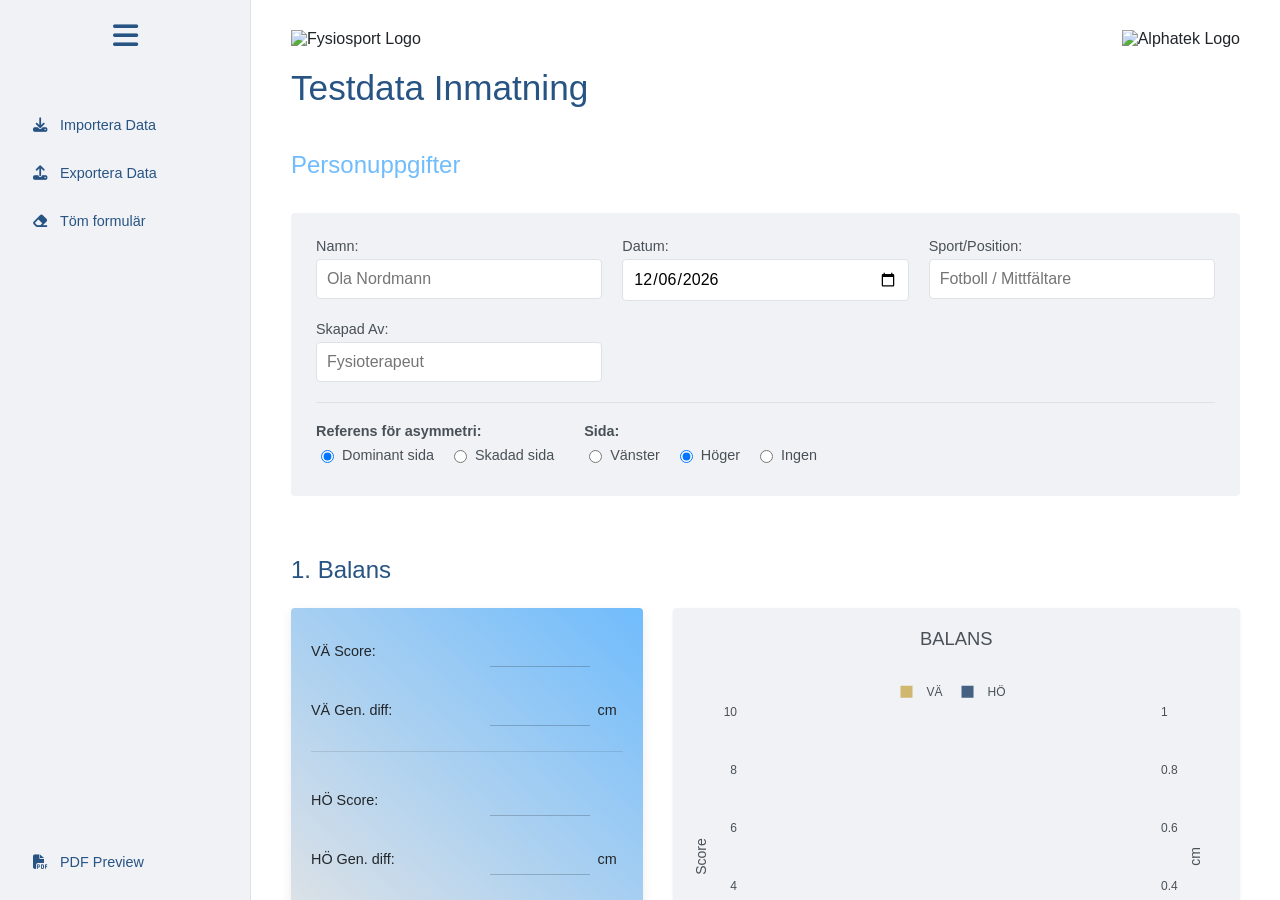
==== index.html @ b7bb0a84 "Rename fysioskjema.html to index.html" ====
<!DOCTYPE html>
<html lang="sv">
<head>
    <meta charset="UTF-8">
    <meta name="viewport" content="width=device-width, initial-scale=1.0">
    <title>Inmatning - Fysiosport Rapport</title>
    <script src="https://cdn.plot.ly/plotly-2.27.1.min.js"></script>
    <script src="https://cdnjs.cloudflare.com/ajax/libs/xlsx/0.18.5/xlsx.full.min.js"></script>
    <link rel="stylesheet" type="text/css" href="https://fonts.googleapis.com/css2?family=Avenir:wght@400&family=Futura:wght@400&display=swap">
    <link rel="stylesheet" href="https://cdnjs.cloudflare.com/ajax/libs/font-awesome/6.5.1/css/all.min.css">
    <style>
        :root {
            --app-primary-color: #285484;
            --app-secondary-color: rgb(112, 188, 252);
            --light-gray: #f8f9fa;
            --box-background-color: #f0f2f5;
            --medium-gray: #dee2e6;
            --dark-gray: #495057;
            --text-color: #212529;
            --white: #ffffff;
            --border-radius: 4px;
            --box-shadow: 0 4px 12px rgba(0, 0, 0, 0.08);
            --subtle-shadow: 0 1px 3px rgba(0,0,0,0.07);
            --sidebar-width: 220px;
            --ho-color: #193c64;
            --va-color: #c8a84f;
            --app-button-light-gradient-start: rgba(112, 188, 252, 0.8);
            --app-button-light-gradient-end: rgba(40, 84, 132, 0.9);
            --app-text-on-primary: #ffffff;
        }
        body {
            font-family: 'Avenir', sans-serif;
            background-color: var(--light-gray);
            color: var(--text-color);
            margin: 0;
            display: flex;
            height: 100vh;
            overflow: hidden;
        }
        .app-sidebar {
            width: var(--sidebar-width);
            background-color: var(--box-background-color);
            padding: 20px 15px;
            border-right: 1px solid var(--medium-gray);
            display: flex;
            flex-direction: column;
        }
        .sidebar-header {
             margin-bottom: 30px;
             text-align: center;
        }
        .sidebar-header h2 {
            font-size: 1.8rem;
            color: var(--app-primary-color);
            margin-top: 0;
            font-weight: 400;
        }
        .sidebar-buttons {
            display: flex;
            flex-direction: column;
            gap: 12px;
            flex-grow: 1;
        }
        .app-sidebar button {
            font-family: 'Avenir', sans-serif;
            font-size: 0.9rem;
            padding: 10px 15px;
            color: var(--app-primary-color);
            background-color: transparent;
            border: none;
            border-radius: var(--border-radius);
            cursor: pointer;
            transition: all 0.3s ease;
            width: 100%;
            text-align: left;
            display: flex;
            align-items: center;
            gap: 10px;
        }
        .app-sidebar button i {
            width: 20px;
            text-align: center;
            font-size: 1em;
        }
        .app-sidebar button:hover {
            background-image: linear-gradient(to right, var(--app-button-light-gradient-start), var(--app-button-light-gradient-end));
            color: var(--app-text-on-primary);
            transform: translateY(-1px);
        }
        .sidebar-footer {
            margin-top: auto;
        }
        .app-main-content {
            flex-grow: 1;
            padding: 30px 40px;
            overflow-y: auto;
            background-color: var(--white);
        }
        .report-header-main {
            display: flex;
            justify-content: space-between;
            align-items: center;
            margin-bottom: 20px;
        }
        .report-header-main .logo-left {
            max-height: 50px;
            width: auto;
        }
        .report-header-main .logo-right {
            max-height: 35px;
            width: auto;
        }
        .content-container {
            max-width: 1200px;
            margin: 0 auto;
        }
        h1 {
            font-size: 2.2rem;
            color: var(--app-primary-color);
            margin-top: 0;
            margin-bottom: 1em;
            font-weight: 400;
        }
        h2.section-title-main {
            font-size: 1.5rem;
            padding-bottom: 0.4em;
            margin-top: 1.8em;
            margin-bottom: 1em;
            color: var(--app-secondary-color);
            font-weight: 400;
        }
        h3.test-title {
            font-size: 1.5rem;
            color: var(--app-primary-color);
            font-weight: 400;
            margin-top: 2.5em;
            margin-bottom: 1em;
        }
        .personalia-section {
            background-color: var(--box-background-color);
            padding: 25px;
            border-radius: var(--border-radius);
            margin-bottom: 40px;
        }
        .personalia-grid {
             display: grid;
            grid-template-columns: repeat(auto-fit, minmax(220px, 1fr));
            gap: 20px;
        }
        .dominance-section {
            margin-top: 20px;
            padding-top: 20px;
            border-top: 1px solid var(--medium-gray);
            display: flex;
            gap: 30px;
            flex-wrap: wrap;
        }
        .dominance-group {
            display: flex;
            flex-direction: column;
        }
        .dominance-group label {
             font-size: 0.9rem;
             margin-bottom: 8px;
             color: var(--dark-gray);
             font-weight: bold;
        }
        .radio-group {
            display: flex;
            gap: 15px;
        }
        .radio-group label {
            font-weight: normal;
            display: flex;
            align-items: center;
            gap: 5px;
        }
        .input-group label {
            display: block;
            font-size: 0.9rem;
            margin-bottom: 5px;
            color: var(--dark-gray);
        }
        .input-group input, .input-group select, .input-group textarea {
            width: 100%;
            padding: 10px;
            border: 1px solid var(--medium-gray);
            border-radius: var(--border-radius);
            box-sizing: border-box;
            font-family: inherit;
            font-size: 1rem;
        }
        .input-group input:focus, .input-group textarea:focus {
            outline: 2px solid var(--app-secondary-color);
            border-color: var(--app-primary-color);
        }
        .test-row {
            display: flex;
            gap: 30px;
            margin-bottom: 30px;
            flex-wrap: wrap;
            align-items: stretch;
        }
        .input-column {
            flex: 1;
            min-width: 320px;
            display: flex;
            flex-direction: column;
        }
        .input-container {
            padding: 20px;
            background: linear-gradient(to top right, rgb(222, 226, 230), rgb(112, 188, 252));
            box-shadow: var(--box-shadow);
            border-radius: var(--border-radius);
            flex-grow: 1;
        }
        .comment-container {
            background-color: var(--box-background-color);
            padding: 15px 20px;
            border-radius: var(--border-radius);
            margin-top: 15px;
            box-shadow: var(--subtle-shadow);
        }
        .asymmetry-display {
            margin-bottom: 10px;
            font-size: 0.9rem;
        }
        .comment-container .input-group textarea {
            height: 50px;
            resize: vertical;
        }
        .input-row {
            display: flex;
            justify-content: space-between;
            align-items: baseline;
            margin-bottom: 20px;
            gap: 15px;
        }
        .input-row label {
            font-size: 0.9rem;
            color: var(--text-color);
            flex-shrink: 0;
        }
        .input-wrapper {
            display: flex;
            align-items: baseline;
            flex-grow: 1;
            justify-content: flex-end;
        }
        .input-container input {
            font-size: 1.5rem;
            width: 100px;
            border: none;
            border-bottom: 1px solid rgba(0, 0, 0, 0.2);
            border-radius: 0;
            padding: 6px 0 4px 0;
            text-align: center;
            background-color: transparent;
            color: var(--text-color);
        }
        .input-container input:focus {
            outline: none;
            border-bottom-color: var(--app-primary-color);
        }
        .unit-text {
            font-size: 0.9rem;
            color: var(--text-color);
            margin-left: 8px;
            width: 25px;
            display: inline-block;
            text-align: left;
        }
        .unit-text.phantom {
            visibility: hidden;
        }
        .input-separator {
            border: none;
            border-top: 1px solid rgba(0, 0, 0, 0.1);
            margin: 25px 0;
        }
        .graph-container {
            flex: 1.5;
            background: var(--box-background-color);
            border-radius: var(--border-radius);
            padding: 20px;
            min-width: 420px;
            display: flex;
            flex-direction: column;
            box-shadow: var(--subtle-shadow);
            position: relative;
        }
        .graph-container h3 {
            text-align: center;
            color: var(--dark-gray);
            margin-top: 0;
            margin-bottom: 15px;
            font-weight: 400;
            text-transform: uppercase;
            font-size: 1.15rem;
        }
        .js-plotly-plot {
            min-height: 220px;
            flex-grow: 1;
        }
        .graph-overlay-image {
            position: absolute;
            top: 65px;
            left: 80%; 
            transform: translateX(-50%); 
            width: 80px;
            height: auto;
            pointer-events: none;
            z-index: 2;
        }
        .graph-overlay-text {
            position: absolute;
            bottom: 20px;
            left: 80%;
            transform: translateX(-50%);
            width: 100px; 
            font-size: 12px;
            color: var(--dark-gray);
            text-align: center;
            pointer-events: none;
            z-index: 2;
            line-height: 1.2;
        }
        #donut-container {
            display: flex;
            justify-content: space-around;
            align-items: center;
            width: 100%;
            flex-grow: 1;
        }
        .donut-wrapper {
            display: flex;
            flex-direction: column;
            align-items: center;
            flex: 1;
            height: 100%;
            justify-content: center;
        }
        .donut-wrapper .js-plotly-plot {
            width: 120px !important;
            height: 120px !important;
            min-height: 120px;
        }
        .donut-label {
            margin-top: 8px;
            font-size: 0.9rem;
            color: var(--dark-gray);
            text-align: center;
        }
        .manual-measurements-grid {
            display: grid;
            grid-template-columns: repeat(auto-fit, minmax(250px, 1fr));
            gap: 20px;
        }
        .manual-box {
             background-color: var(--box-background-color);
             padding: 20px;
             border-radius: var(--border-radius);
        }
        .manual-box h4 {
            margin-top: 0;
            margin-bottom: 15px;
            color: var(--app-primary-color);
            font-weight: 400;
        }
        #manual-preview-content {
            display: grid;
            grid-template-columns: 1fr 1fr;
            gap: 15px;
            padding: 10px;
            height: 100%;
        }
        .manual-preview-box {
            background-color: #e9ecef;
            padding: 15px;
            border-radius: var(--border-radius);
            text-align: center;
            display: flex;
            flex-direction: column;
            justify-content: center;
        }
        .manual-preview-box h4 {
            color: var(--app-primary-color);
            margin-top: 0;
            margin-bottom: 5px;
            font-size: 0.9rem;
            text-transform: uppercase;
        }
        .manual-preview-box p {
            margin: 0;
            color: var(--dark-gray);
            font-size: 0.85rem;
        }
        .manual-preview-box b {
            color: var(--text-color);
            font-size: 1.5em;
            display: block;
            margin-top: 5px;
        }
    </style>
</head>
<body>

    <aside class="app-sidebar">
        <div class="sidebar-header">
            <h2><i class="fas fa-bars"></i></h2>
        </div>
        <div>
            <div class="sidebar-buttons">
                <button id="import-data"><i class="fas fa-download"></i><span>Importera Data</span></button>
                <button id="export-data"><i class="fas fa-upload"></i><span>Exportera Data</span></button>
                <button id="clear-form"><i class="fas fa-eraser"></i><span>Töm formulär</span></button>
            </div>
        </div>
        <div class="sidebar-footer">
             <button id="pdf-preview"><i class="fas fa-file-pdf"></i><span>PDF Preview</span></button>
        </div>
    </aside>

    <main class="app-main-content">
        <div class="content-container">
            <header class="report-header-main">
                <img src="https://storage.googleapis.com/intro_alphatek/logo%20fysiosport.png" alt="Fysiosport Logo" class="logo-left">
                <img src="https://storage.googleapis.com/intro_alphatek/Kopi%2Bav%2BLogo%2BNegative%2Bnarrow.webp" alt="Alphatek Logo" class="logo-right">
            </header>
            <h1>Testdata Inmatning</h1>
            <input type="file" id="import-file-input" style="display: none;" accept=".xlsx">

            <form id="input-form">
                <h2 class="section-title-main">Personuppgifter</h2>
                <div class="personalia-section">
                    <div class="personalia-grid">
                        <div class="input-group"><label for="name">Namn:</label><input type="text" id="name" placeholder="Ola Nordmann"></div>
                        <div class="input-group"><label for="date">Datum:</label><input type="date" id="date"></div>
                        <div class="input-group"><label for="sport">Sport/Position:</label><input type="text" id="sport" placeholder="Fotboll / Mittfältare"></div>
                        <div class="input-group"><label for="createdBy">Skapad Av:</label><input type="text" id="createdBy" placeholder="Fysioterapeut"></div>
                    </div>
                    <div class="dominance-section">
                        <div class="dominance-group">
                            <label>Referens för asymmetri:</label>
                            <div class="radio-group">
                                <label><input type="radio" name="dominance_type" value="dominant" checked> Dominant sida</label>
                                <label><input type="radio" name="dominance_type" value="injured"> Skadad sida</label>
                            </div>
                        </div>
                        <div class="dominance-group">
                            <label>Sida:</label>
                             <div class="radio-group">
                                <label><input type="radio" name="dominant_side" value="Vänster"> Vänster</label>
                                <label><input type="radio" name="dominant_side" value="Höger" checked> Höger</label>
                                <label><input type="radio" name="dominant_side" value="Ingen"> Ingen</label>
                            </div>
                        </div>
                    </div>
                </div>

                <h3 class="test-title">1. Balans</h3>
                <div class="test-row">
                    <div class="input-column">
                        <div class="input-container">
                            <div class="input-row"><label>VÄ Score:</label><div class="input-wrapper"><input type="number" id="p1_g1_va_score"><span class="unit-text phantom"></span></div></div>
                            <div class="input-row"><label>VÄ Gen. diff:</label><div class="input-wrapper"><input type="number" step="0.01" id="p1_g1_va_diff"><span class="unit-text">cm</span></div></div>
                            <hr class="input-separator">
                            <div class="input-row"><label>HÖ Score:</label><div class="input-wrapper"><input type="number" id="p1_g1_ho_score"><span class="unit-text phantom"></span></div></div>
                            <div class="input-row"><label>HÖ Gen. diff:</label><div class="input-wrapper"><input type="number" step="0.01" id="p1_g1_ho_diff"><span class="unit-text">cm</span></div></div>
                        </div>
                        <div class="comment-container">
                            <div class="asymmetry-display" id="asymmetry_balance"></div>
                            <div class="input-group"><label for="comment_balance">Kommentar:</label><textarea id="comment_balance"></textarea></div>
                        </div>
                    </div>
                    <div class="graph-container">
                        <h3>Balans</h3>
                        <div id="p1-chart-balance" class="js-plotly-plot"></div>
                    </div>
                </div>

                <h3 class="test-title">2. Max Hopp CMJ</h3>
                <div class="test-row">
                    <div class="input-column">
                        <div class="input-container">
                            <div class="input-row"><label>VÄ Hopp 1:</label><div class="input-wrapper"><input type="number" id="p1_g2_va_1"><span class="unit-text">cm</span></div></div>
                            <div class="input-row"><label>VÄ Hopp 2:</label><div class="input-wrapper"><input type="number" id="p1_g2_va_2"><span class="unit-text">cm</span></div></div>
                            <div class="input-row"><label>VÄ Hopp 3:</label><div class="input-wrapper"><input type="number" id="p1_g2_va_3"><span class="unit-text">cm</span></div></div>
                            <hr class="input-separator">
                            <div class="input-row"><label>HÖ Hopp 1:</label><div class="input-wrapper"><input type="number" id="p1_g2_ho_1"><span class="unit-text">cm</span></div></div>
                            <div class="input-row"><label>HÖ Hopp 2:</label><div class="input-wrapper"><input type="number" id="p1_g2_ho_2"><span class="unit-text">cm</span></div></div>
                            <div class="input-row"><label>HÖ Hopp 3:</label><div class="input-wrapper"><input type="number" id="p1_g2_ho_3"><span class="unit-text">cm</span></div></div>
                        </div>
                        <div class="comment-container">
                            <div class="asymmetry-display" id="asymmetry_cmj"></div>
                            <div class="input-group"><label for="comment_cmj">Kommentar:</label><textarea id="comment_cmj"></textarea></div>
                        </div>
                    </div>
                    <div class="graph-container">
                        <h3>Max Hopp CMJ</h3>
                        <div id="p1-chart-cmj" class="js-plotly-plot"></div>
                    </div>
                </div>

                <h3 class="test-title">3. Repeterade Hopp (TIA)</h3>
                <div class="test-row">
                    <div class="input-column">
                        <div class="input-container">
                            <div class="input-row"><label>VÄ Gen. hopphöjd:</label><div class="input-wrapper"><input type="number" step="0.1" id="p1_g3_va_jump"><span class="unit-text">cm</span></div></div>
                            <div class="input-row"><label>VÄ GCT:</label><div class="input-wrapper"><input type="number" step="0.01" id="p1_g3_va_gct"><span class="unit-text">s</span></div></div>
                            <hr class="input-separator">
                            <div class="input-row"><label>HÖ Gen. hopphöjd:</label><div class="input-wrapper"><input type="number" step="0.1" id="p1_g3_ho_jump"><span class="unit-text">cm</span></div></div>
                            <div class="input-row"><label>HÖ GCT:</label><div class="input-wrapper"><input type="number" step="0.01" id="p1_g3_ho_gct"><span class="unit-text">s</span></div></div>
                        </div>
                        <div class="comment-container">
                            <div class="asymmetry-display" id="asymmetry_tia"></div>
                            <div class="input-group"><label for="comment_tia">Kommentar:</label><textarea id="comment_tia"></textarea></div>
                        </div>
                    </div>
                    <div class="graph-container">
                        <h3>Repeterade Hopp (TIA)</h3>
                        <div id="p1-chart-tia" class="js-plotly-plot"></div>
                    </div>
                </div>

                <h3 class="test-title">4. Sidhopp (TIA)</h3>
                <div class="test-row">
                    <div class="input-column">
                        <div class="input-container">
                            <div class="input-row"><label>VÄ Antal:</label><div class="input-wrapper"><input type="number" id="p1_g4_va_count"><span class="unit-text">st</span></div></div>
                            <hr class="input-separator">
                            <div class="input-row"><label>HÖ Antal:</label><div class="input-wrapper"><input type="number" id="p1_g4_ho_count"><span class="unit-text">st</span></div></div>
                        </div>
                        <div class="comment-container">
                            <div class="asymmetry-display" id="asymmetry_sidehop"></div>
                            <div class="input-group"><label for="comment_sidehop">Kommentar:</label><textarea id="comment_sidehop"></textarea></div>
                        </div>
                    </div>
                    <div class="graph-container">
                        <h3>Sidhopp (TIA)</h3>
                        <div id="p1-chart-sidehop" class="js-plotly-plot"></div>
                    </div>
                </div>

                <h3 class="test-title">5. Squat Analytics</h3>
                <div class="test-row">
                    <div class="input-column">
                         <div class="input-container">
                            <div class="input-row"><label>Försök 1:</label><div class="input-wrapper"><input type="number" id="p1_g5_attempt_1"><span class="unit-text">%</span></div></div>
                            <div class="input-row"><label>Försök 2:</label><div class="input-wrapper"><input type="number" id="p1_g5_attempt_2"><span class="unit-text">%</span></div></div>
                            <div class="input-row"><label>Försök 3:</label><div class="input-wrapper"><input type="number" id="p1_g5_attempt_3"><span class="unit-text">%</span></div></div>
                        </div>
                        <div class="comment-container">
                             <div class="input-group"><label for="comment_squat">Kommentar:</label><textarea id="comment_squat"></textarea></div>
                        </div>
                    </div>
                    <div class="graph-container">
                        <h3>Squat Analytics</h3>
                        <div id="donut-container">
                            <div class="donut-wrapper">
                                <div id="p1-chart-donut-1" class="js-plotly-plot"></div>
                                <p class="donut-label">Försök 1</p>
                            </div>
                            <div class="donut-wrapper">
                                <div id="p1-chart-donut-2" class="js-plotly-plot"></div>
                                <p class="donut-label">Försök 2</p>
                            </div>
                            <div class="donut-wrapper">
                                <div id="p1-chart-donut-3" class="js-plotly-plot"></div>
                                <p class="donut-label">Försök 3</p>
                            </div>
                        </div>
                    </div>
                </div>

                <h3 class="test-title">6. Repeated Jumps (Två Ben)</h3>
                <div class="test-row">
                    <div class="input-column">
                        <div class="input-container">
                            <div class="input-row"><label>Gen. hopphöjd:</label><div class="input-wrapper"><input type="number" step="0.1" id="p1_g6_avg_height"><span class="unit-text">cm</span></div></div>
                            <div class="input-row"><label>Gen. GCT:</label><div class="input-wrapper"><input type="number" step="0.01" id="p1_g6_avg_gct"><span class="unit-text">s</span></div></div>
                        </div>
                        <div class="comment-container">
                            <div class="input-group"><label for="comment_repeated_bilateral">Kommentar:</label><textarea id="comment_repeated_bilateral"></textarea></div>
                        </div>
                    </div>
                    <div class="graph-container">
                        <h3>Repeated Jumps (Två Ben)</h3>
                        <div id="p1-chart-repeated-bilateral" class="js-plotly-plot"></div>
                    </div>
                </div>

                <h3 class="test-title">7. Hip Thrusters Pull</h3>
                <div class="test-row">
                    <div class="input-column">
                        <div class="input-container">
                            <div class="input-row"><label>Hip Thrust VÄ:</label><div class="input-wrapper"><input type="number" step="0.1" id="p2_g1_va"><span class="unit-text">kg</span></div></div>
                            <div class="input-row"><label>Hip Thrust HÖ:</label><div class="input-wrapper"><input type="number" step="0.1" id="p2_g1_ho"><span class="unit-text">kg</span></div></div>
                            <hr class="input-separator">
                            <div class="input-row"><label>Två ben (Djur):</label><div class="input-wrapper"><input type="number" step="0.1" id="p2_g1_tva"><span class="unit-text">kg</span></div></div>
                        </div>
                        <div class="comment-container">
                            <div class="asymmetry-display" id="asymmetry_hipthrust"></div>
                            <div class="input-group"><label for="comment_hipthrust">Kommentar:</label><textarea id="comment_hipthrust"></textarea></div>
                        </div>
                    </div>
                    <div class="graph-container">
                        <h3>Hip Thrusters Pull</h3>
                        <div id="p2-chart-hipthrust" class="js-plotly-plot"></div>
                        <img id="overlay-image-hipthrust" src="" class="graph-overlay-image" alt="Animal">
                        <div id="overlay-text-hipthrust" class="graph-overlay-text"></div>
                    </div>
                </div>

                <h3 class="test-title">8. Quadriceps Isometrisk Styrka</h3>
                <div class="test-row">
                    <div class="input-column">
                        <div class="input-container">
                            <div class="input-row"><label>Quadriceps VÄ:</label><div class="input-wrapper"><input type="number" step="0.1" id="p2_g2_va"><span class="unit-text">kg</span></div></div>
                            <hr class="input-separator">
                            <div class="input-row"><label>Quadriceps HÖ:</label><div class="input-wrapper"><input type="number" step="0.1" id="p2_g2_ho"><span class="unit-text">kg</span></div></div>
                        </div>
                        <div class="comment-container">
                            <div class="asymmetry-display" id="asymmetry_quads"></div>
                            <div class="input-group"><label for="comment_quads">Kommentar:</label><textarea id="comment_quads"></textarea></div>
                        </div>
                    </div>
                    <div class="graph-container">
                        <h3>Quadriceps Isometrisk Styrka</h3>
                        <div id="p2-chart-quads" class="js-plotly-plot"></div>
                    </div>
                </div>

                <h3 class="test-title">9. Static Squat Pull</h3>
                <div class="test-row">
                    <div class="input-column">
                        <div class="input-container">
                            <div class="input-row"><label>Static Squat VÄ:</label><div class="input-wrapper"><input type="number" step="0.1" id="p2_g3_va"><span class="unit-text">kg</span></div></div>
                            <div class="input-row"><label>Static Squat HÖ:</label><div class="input-wrapper"><input type="number" step="0.1" id="p2_g3_ho"><span class="unit-text">kg</span></div></div>
                            <hr class="input-separator">
                            <div class="input-row"><label>Två ben (Djur):</label><div class="input-wrapper"><input type="number" step="0.1" id="p2_g3_tva"><span class="unit-text">kg</span></div></div>
                        </div>
                        <div class="comment-container">
                             <div class="asymmetry-display" id="asymmetry_squat_pull"></div>
                            <div class="input-group"><label for="comment_squat_pull">Kommentar:</label><textarea id="comment_squat_pull"></textarea></div>
                        </div>
                    </div>
                    <div class="graph-container">
                        <h3>Static Squat Pull</h3>
                        <div id="p2-chart-squat" class="js-plotly-plot"></div>
                        <img id="overlay-image-squat" src="" class="graph-overlay-image" alt="Animal">
                        <div id="overlay-text-squat" class="graph-overlay-text"></div>
                    </div>
                </div>
                
                <h3 class="test-title">10. Hamstring Isometrisk Styrka</h3>
                <div class="test-row">
                    <div class="input-column">
                        <div class="input-container">
                            <div class="input-row"><label>Hamstring VÄ:</label><div class="input-wrapper"><input type="number" step="0.1" id="p2_g4_va"><span class="unit-text">N</span></div></div>
                             <hr class="input-separator">
                            <div class="input-row"><label>Hamstring HÖ:</label><div class="input-wrapper"><input type="number" step="0.1" id="p2_g4_ho"><span class="unit-text">N</span></div></div>
                        </div>
                        <div class="comment-container">
                            <div class="asymmetry-display" id="asymmetry_hamstring"></div>
                            <div class="input-group"><label for="comment_hamstring">Kommentar:</label><textarea id="comment_hamstring"></textarea></div>
                        </div>
                    </div>
                    <div class="graph-container">
                        <h3>Hamstring Isometrisk Styrka</h3>
                        <div id="p2-chart-hamstring" class="js-plotly-plot"></div>
                    </div>
                </div>

                <h3 class="test-title">11. Manuella Mätningar</h3>
                 <div class="test-row">
                    <div class="input-column">
                        <div class="input-container">
                            <div class="manual-measurements-grid">
                                <div class="manual-box">
                                    <h4>Static Row Pull</h4>
                                    <div class="input-group"><label>Tare (N):</label><input type="number" id="p2_text_srp_tare"></div>
                                    <div class="input-group"><label>Force (N):</label><input type="number" id="p2_text_srp_force"></div>
                                </div>
                                <div class="manual-box">
                                    <h4>Squat Power to Speed</h4>
                                    <div class="input-group"><label>Vikt (kg):</label><input type="number" id="p2_text_spts_kg"></div>
                                </div>
                                <div class="manual-box">
                                    <h4>Max Press Push Up</h4>
                                    <div class="input-group"><label>Tare (N):</label><input type="number" id="p2_text_mpu_tare"></div>
                                    <div class="input-group"><label>Force (N):</label><input type="number" id="p2_text_mpu_force"></div>
                                </div>
                                <div class="manual-box">
                                    <h4>Blaze Pod Challenge</h4>
                                    <div class="input-group"><label>Antal träffar:</label><input type="number" id="p2_text_bpc_hits"></div>
                                </div>
                            </div>
                        </div>
                    </div>
                    <div class="graph-container">
                        <h3>Manuella Mätningar</h3>
                        <div id="manual-preview-content"></div>
                    </div>
                </div>

            </form>
        </div>
    </main>

    <script>
        // --- UTILITY FUNCTIONS ---
        const plotlyConfig = { responsive: true, displaylogo: false, modeBarButtonsToRemove: ['sendDataToCloud', 'lasso2d', 'select2d', 'autoScale2d', 'hoverClosestCartesian', 'hoverCompareCartesian', 'toggleSpikelines'] };
        function hexToRgba(hex, alpha) { hex = hex.replace('#', ''); const r = parseInt(hex.substring(0, 2), 16); const g = parseInt(hex.substring(2, 4), 16); const b = parseInt(hex.substring(4, 6), 16); return `rgba(${r}, ${g}, ${b}, ${alpha})`; }

        // --- ANIMAL LOGIC ---
        function getAnimalForWeight(weight) {
            const baseUrl = "https://storage.googleapis.com/intro_alphatek/animals/";
            if (weight <= 66.2) return { name: "Koala", url: baseUrl + "Koala.png" };
            if (weight <= 99.5) return { name: "Dog", url: baseUrl + "Dog.png" };
            if (weight <= 132.8) return { name: "Kangaroo", url: baseUrl + "Kangaroo.png" };
            if (weight <= 166.2) return { name: "Gazelle", url: baseUrl + "Gazelle.png" };
            if (weight <= 199.5) return { name: "Jaguar", url: baseUrl + "Jaguar.png" };
            if (weight <= 232.8) return { name: "Panda", url: baseUrl + "Panda.png" };
            if (weight <= 266.2) return { name: "Wild Hog", url: baseUrl + "Wild%20Hog.png" };
            if (weight <= 299.5) return { name: "Lion", url: baseUrl + "Lion.png" };
            if (weight <= 332.8) return { name: "Tiger", url: baseUrl + "Tiger.png" };
            if (weight <= 366.2) return { name: "Gorilla", url: baseUrl + "Gorilla.png" };
            if (weight <= 399.5) return { name: "Anaconda", url: baseUrl + "Anaconda(1).png" };
            if (weight <= 432.8) return { name: "Alligator", url: baseUrl + "Alligator.png" };
            if (weight <= 466.2) return { name: "Grizzly", url: baseUrl + "Grizzly.png" };
            if (weight <= 499.5) return { name: "Polar Bear", url: baseUrl + "Polar%20Bear.png" };
            return { name: "The Beast", url: baseUrl + "the_beast.png" };
        }

        function updateAnimalOverlay(weight, imageElementId, textElementId) {
            const animal = getAnimalForWeight(weight);
            document.getElementById(imageElementId).src = animal.url;
            document.getElementById(textElementId).innerHTML = `Du drar ${weight.toFixed(1)} kg<br>Du är en ${animal.name}!`;
        }

        // --- CHART CREATION FUNCTIONS ---
        function processChartData(dataArray) {
            if (dataArray.length === 2) {
                return [dataArray[0], null, dataArray[1]];
            }
            return dataArray;
        }

        function createPairedBarChart(config) {
            const vaColorHex = getComputedStyle(document.documentElement).getPropertyValue('--va-color').trim();
            const hoColorHex = getComputedStyle(document.documentElement).getPropertyValue('--ho-color').trim();
            const leftColorRgba = hexToRgba(vaColorHex, 0.8);
            const rightColorRgba = hexToRgba(hoColorHex, 0.8);
            const darkGrayColor = getComputedStyle(document.documentElement).getPropertyValue('--dark-gray').trim();
            const whiteColor = getComputedStyle(document.documentElement).getPropertyValue('--white').trim();

            const MAX_BARS = 3;
            const labels = new Array(MAX_BARS).fill('');
            const va_y1 = new Array(MAX_BARS).fill(null);
            const ho_y1 = new Array(MAX_BARS).fill(null);
            const text_va_y1 = new Array(MAX_BARS).fill(null);
            const text_ho_y1 = new Array(MAX_BARS).fill(null);
            
            const va_y2 = new Array(MAX_BARS).fill(null);
            const ho_y2 = new Array(MAX_BARS).fill(null);
            const text_va_y2 = new Array(MAX_BARS).fill(null);
            const text_ho_y2 = new Array(MAX_BARS).fill(null);

            let max_y1 = 0;
            let max_y2 = 0;

            const processedData = processChartData(config.data);

            processedData.forEach((d, i) => {
                if (i < MAX_BARS && d) {
                    labels[i] = d.name;
                    if (d.yaxis === 'y2') {
                        va_y2[i] = d.va;
                        ho_y2[i] = d.ho;
                        text_va_y2[i] = d.va.toFixed(d.decimals ?? 1);
                        text_ho_y2[i] = d.ho.toFixed(d.decimals ?? 1);
                        max_y2 = Math.max(max_y2, d.va, d.ho);
                    } else {
                        va_y1[i] = d.va;
                        ho_y1[i] = d.ho;
                        text_va_y1[i] = d.va.toFixed(d.decimals ?? 1);
                        text_ho_y1[i] = d.ho.toFixed(d.decimals ?? 1);
                        max_y1 = Math.max(max_y1, d.va, d.ho);
                    }
                }
            });

            const traces = [
                { type: 'bar', name: 'VÄ', x: labels, y: va_y1, marker: { color: leftColorRgba }, text: text_va_y1, textposition: 'inside', insidetextanchor: 'middle', textfont: { color: whiteColor }, hoverinfo: 'none', yaxis: 'y' },
                { type: 'bar', name: 'HÖ', x: labels, y: ho_y1, marker: { color: rightColorRgba }, text: text_ho_y1, textposition: 'inside', insidetextanchor: 'middle', textfont: { color: whiteColor }, hoverinfo: 'none', yaxis: 'y' },
            ];

            if (config.y2Title) {
                traces.push({ type: 'bar', name: 'VÄ (y2)', x: labels, y: va_y2, marker: { color: leftColorRgba }, text: text_va_y2, textposition: 'inside', insidetextanchor: 'middle', textfont: { color: whiteColor }, hoverinfo: 'none', yaxis: 'y2', showlegend: false });
                traces.push({ type: 'bar', name: 'HÖ (y2)', x: labels, y: ho_y2, marker: { color: rightColorRgba }, text: text_ho_y2, textposition: 'inside', insidetextanchor: 'middle', textfont: { color: whiteColor }, hoverinfo: 'none', yaxis: 'y2', showlegend: false });
            }

            const layout = {
                barmode: 'group',
                font: { color: darkGrayColor, family: 'Avenir, sans-serif' },
                yaxis: { title: config.y1Title, range: [0, max_y1 > 0 ? max_y1 * 1.25 : 10], showgrid: false, zeroline: false },
                xaxis: { showgrid: false, zeroline: false, showline: false, fixedrange: true, categoryorder: 'array', categoryarray: labels, tickvals: labels.filter(l => l !== '') },
                paper_bgcolor: 'rgba(0,0,0,0)', plot_bgcolor: 'rgba(0,0,0,0)',
                legend: { orientation: "h", yanchor: "bottom", y: 1.02, xanchor: "center", x: 0.5 },
                margin: { l: 50, r: config.y2Title ? 65 : 25, b: 40, t: 35, pad: 5 },
            };
            
            if (config.y2Title) {
                layout.yaxis2 = { title: config.y2Title, overlaying: 'y', side: 'right', showgrid: false, zeroline: false, showline: false, range: [0, max_y2 > 0 ? max_y2 * 1.25 : 1] };
            }

            return { data: traces, layout: layout };
        }
        
        function createSingleBarChart(config) {
            const primaryColorHex = getComputedStyle(document.documentElement).getPropertyValue('--app-primary-color').trim();
            const primaryColorRgba = hexToRgba(primaryColorHex, 0.8);
            const darkGrayColor = getComputedStyle(document.documentElement).getPropertyValue('--dark-gray').trim();
            const whiteColor = getComputedStyle(document.documentElement).getPropertyValue('--white').trim();

            const MAX_BARS = 3;
            const labels = new Array(MAX_BARS).fill('');
            const y1_vals = new Array(MAX_BARS).fill(null);
            const y2_vals = new Array(MAX_BARS).fill(null);
            const y1_texts = new Array(MAX_BARS).fill(null);
            const y2_texts = new Array(MAX_BARS).fill(null);

            let max_y1 = 0;
            let max_y2 = 0;
            
            const processedData = processChartData(config.data);

            processedData.forEach((d, i) => {
                if (i < MAX_BARS && d) {
                    labels[i] = d.name;
                    if (d.yaxis === 'y2') {
                        y2_vals[i] = d.val;
                        y2_texts[i] = d.val.toFixed(d.decimals ?? 1);
                        max_y2 = Math.max(max_y2, d.val);
                    } else {
                        y1_vals[i] = d.val;
                        y1_texts[i] = d.val.toFixed(d.decimals ?? 1);
                        max_y1 = Math.max(max_y1, d.val);
                    }
                }
            });

            const traces = [
                { type: 'bar', name: config.y1Title, x: labels, y: y1_vals, marker: { color: primaryColorRgba }, text: y1_texts, textposition: 'inside', insidetextanchor: 'middle', textfont: { color: whiteColor }, hoverinfo: 'none', yaxis: 'y' },
            ];
            
            if (config.y2Title) {
                traces.push({ type: 'bar', name: config.y2Title, x: labels, y: y2_vals, marker: { color: primaryColorRgba }, text: y2_texts, textposition: 'inside', insidetextanchor: 'middle', textfont: { color: whiteColor }, hoverinfo: 'none', yaxis: 'y2' });
            }

            const layout = {
                barmode: 'group',
                showlegend: false,
                font: { color: darkGrayColor, family: 'Avenir, sans-serif' },
                yaxis: { title: config.y1Title, range: [0, max_y1 > 0 ? max_y1 * 1.25 : 10], showgrid: false, zeroline: false },
                xaxis: { showgrid: false, zeroline: false, showline: false, fixedrange: true, categoryorder: 'array', categoryarray: labels, tickvals: labels.filter(l => l !== '') },
                paper_bgcolor: 'rgba(0,0,0,0)', plot_bgcolor: 'rgba(0,0,0,0)',
                margin: { l: 50, r: config.y2Title ? 65 : 25, b: 40, t: 35, pad: 5 },
            };

            if (config.y2Title) {
                layout.yaxis2 = { title: config.y2Title, overlaying: 'y', side: 'right', showgrid: false, zeroline: false, showline: false, range: [0, max_y2 > 0 ? max_y2 * 1.25 : 1] };
            }

            return { data: traces, layout: layout };
        }

        function createSingleDonutChart(value) {
            const primaryColor = getComputedStyle(document.documentElement).getPropertyValue('--app-primary-color').trim();
            const primaryColorRgba = hexToRgba(primaryColor, 0.8);
            const emptyColorRgba = 'rgba(222, 226, 230, 0.8)';
            const darkGrayColor = getComputedStyle(document.documentElement).getPropertyValue('--dark-gray').trim();

            const barWidth = 360 * (value / 100);

            const data = [
                { type: "barpolar", r: [100], theta: [0], width: [360], marker: { color: emptyColorRgba }, hoverinfo: "none", layer: 'below' },
                { type: "barpolar", r: [100], theta: [barWidth / 2], width: [barWidth], marker: { color: primaryColorRgba }, hoverinfo: "none" }
            ];

            const layout = {
                showlegend: false,
                paper_bgcolor: 'rgba(0,0,0,0)', plot_bgcolor: 'rgba(0,0,0,0)',
                margin: { t: 5, b: 5, l: 5, r: 5 },
                polar: {
                    hole: 0.7, barmode: 'overlay',
                    radialaxis: { visible: false, range: [0, 100] },
                    angularaxis: { rotation: 90, direction: "clockwise", visible: false }
                },
                annotations: [{
                    font: { size: 24, color: darkGrayColor, weight: 'bold' }, showarrow: false,
                    text: `${value}`, x: 0.5, y: 0.5, xanchor: 'center', yanchor: 'middle'
                }]
            };
            return { data, layout };
        }

        // --- CORE LOGIC ---
        let saveTimeout;
        const saveData = () => {
             clearTimeout(saveTimeout);
             saveTimeout = setTimeout(() => {
                const data = collectDataFromForm();
                localStorage.setItem('fysiosportData', JSON.stringify(data));
             }, 500); // Debounce time in ms
        };

        function collectDataFromForm() {
            const getNum = (id) => parseFloat(document.getElementById(id).value) || 0;
            const getText = (id) => document.getElementById(id).value;
            const getRadio = (name) => document.querySelector(`input[name="${name}"]:checked`)?.value;
            const getAsymmetry = (id) => {
                const el = document.getElementById(id);
                return el ? parseFloat(el.dataset.asymmetryValue) || 0 : 0;
            };

            return {
                patientInfo: {
                    name: getText('name'),
                    date: getText('date'),
                    sportPosition: getText('sport'),
                    createdBy: getText('createdBy'),
                    dominantSideType: getRadio('dominance_type'),
                    dominantSide: getRadio('dominant_side'),
                },
                page1: {
                    balance: { leftScore: getNum('p1_g1_va_score'), rightScore: getNum('p1_g1_ho_score'), leftDiff: getNum('p1_g1_va_diff'), rightDiff: getNum('p1_g1_ho_diff'), comment: getText('comment_balance'), asymmetryPercent: getAsymmetry('asymmetry_balance') },
                    cmj: { vaJumps: [getNum('p1_g2_va_1'), getNum('p1_g2_va_2'), getNum('p1_g2_va_3')], hoJumps: [getNum('p1_g2_ho_1'), getNum('p1_g2_ho_2'), getNum('p1_g2_ho_3')], comment: getText('comment_cmj'), asymmetryPercent: getAsymmetry('asymmetry_cmj') },
                    tia: { leftJump: getNum('p1_g3_va_jump'), rightJump: getNum('p1_g3_ho_jump'), leftGct: getNum('p1_g3_va_gct'), rightGct: getNum('p1_g3_ho_gct'), comment: getText('comment_tia'), asymmetryPercent: getAsymmetry('asymmetry_tia') },
                    sidehop: { leftCount: getNum('p1_g4_va_count'), rightCount: getNum('p1_g4_ho_count'), comment: getText('comment_sidehop'), asymmetryPercent: getAsymmetry('asymmetry_sidehop') },
                    squatAnalytics: { attempt1: getNum('p1_g5_attempt_1'), attempt2: getNum('p1_g5_attempt_2'), attempt3: getNum('p1_g5_attempt_3'), comment: getText('comment_squat') },
                    repeatedBilateral: { avgHeight: getNum('p1_g6_avg_height'), avgGct: getNum('p1_g6_avg_gct'), comment: getText('comment_repeated_bilateral') },
                },
                page2: {
                    strengthTests: {
                        hipThrust: { left: getNum('p2_g1_va'), right: getNum('p2_g1_ho'), tva: getNum('p2_g1_tva'), comment: getText('comment_hipthrust'), asymmetryPercent: getAsymmetry('asymmetry_hipthrust') },
                        quadriceps: { left: getNum('p2_g2_va'), right: getNum('p2_g2_ho'), comment: getText('comment_quads'), asymmetryPercent: getAsymmetry('asymmetry_quads') },
                        staticSquat: { left: getNum('p2_g3_va'), right: getNum('p2_g3_ho'), tva: getNum('p2_g3_tva'), comment: getText('comment_squat_pull'), asymmetryPercent: getAsymmetry('asymmetry_squat_pull') },
                        hamstring: { left: getNum('p2_g4_va'), right: getNum('p2_g4_ho'), comment: getText('comment_hamstring'), asymmetryPercent: getAsymmetry('asymmetry_hamstring') },
                    },
                    manual: {
                        srp: { tare: getNum('p2_text_srp_tare'), force: getNum('p2_text_srp_force') },
                        spts: { kg: getNum('p2_text_spts_kg') },
                        mpu: { tare: getNum('p2_text_mpu_tare'), force: getNum('p2_text_mpu_force') },
                        bpc: { hits: getNum('p2_text_bpc_hits') },
                    }
                }
            };
        }

        function populateFormFromData(data) {
            const setVal = (id, value) => { if (value !== undefined && document.getElementById(id)) document.getElementById(id).value = value; };
            const setRadio = (name, value) => { if(value) document.querySelector(`input[name="${name}"][value="${value}"]`).checked = true; };

            setVal('name', data.patientInfo?.name);
            setVal('date', data.patientInfo?.date);
            setVal('sport', data.patientInfo?.sportPosition);
            setVal('createdBy', data.patientInfo?.createdBy);
            setRadio('dominance_type', data.patientInfo?.dominantSideType);
            setRadio('dominant_side', data.patientInfo?.dominantSide);

            setVal('p1_g1_va_score', data.page1?.balance?.leftScore);
            setVal('p1_g1_ho_score', data.page1?.balance?.rightScore);
            setVal('p1_g1_va_diff', data.page1?.balance?.leftDiff);
            setVal('p1_g1_ho_diff', data.page1?.balance?.rightDiff);
            setVal('comment_balance', data.page1?.balance?.comment);
            setVal('p1_g2_va_1', data.page1?.cmj?.vaJumps?.[0]);
            setVal('p1_g2_va_2', data.page1?.cmj?.vaJumps?.[1]);
            setVal('p1_g2_va_3', data.page1?.cmj?.vaJumps?.[2]);
            setVal('p1_g2_ho_1', data.page1?.cmj?.hoJumps?.[0]);
            setVal('p1_g2_ho_2', data.page1?.cmj?.hoJumps?.[1]);
            setVal('p1_g2_ho_3', data.page1?.cmj?.hoJumps?.[2]);
            setVal('comment_cmj', data.page1?.cmj?.comment);
            setVal('p1_g3_va_jump', data.page1?.tia?.leftJump);
            setVal('p1_g3_ho_jump', data.page1?.tia?.rightJump);
            setVal('p1_g3_va_gct', data.page1?.tia?.leftGct);
            setVal('p1_g3_ho_gct', data.page1?.tia?.rightGct);
            setVal('comment_tia', data.page1?.tia?.comment);
            setVal('p1_g4_va_count', data.page1?.sidehop?.leftCount);
            setVal('p1_g4_ho_count', data.page1?.sidehop?.rightCount);
            setVal('comment_sidehop', data.page1?.sidehop?.comment);
            setVal('p1_g5_attempt_1', data.page1?.squatAnalytics?.attempt1);
            setVal('p1_g5_attempt_2', data.page1?.squatAnalytics?.attempt2);
            setVal('p1_g5_attempt_3', data.page1?.squatAnalytics?.attempt3);
            setVal('comment_squat', data.page1?.squatAnalytics?.comment);
            setVal('p1_g6_avg_height', data.page1?.repeatedBilateral?.avgHeight);
            setVal('p1_g6_avg_gct', data.page1?.repeatedBilateral?.avgGct);
            setVal('comment_repeated_bilateral', data.page1?.repeatedBilateral?.comment);

            setVal('p2_g1_va', data.page2?.strengthTests?.hipThrust?.left);
            setVal('p2_g1_ho', data.page2?.strengthTests?.hipThrust?.right);
            setVal('p2_g1_tva', data.page2?.strengthTests?.hipThrust?.tva);
            setVal('comment_hipthrust', data.page2?.strengthTests?.hipThrust?.comment);
            setVal('p2_g2_va', data.page2?.strengthTests?.quadriceps?.left);
            setVal('p2_g2_ho', data.page2?.strengthTests?.quadriceps?.right);
            setVal('comment_quads', data.page2?.strengthTests?.quadriceps?.comment);
            setVal('p2_g3_va', data.page2?.strengthTests?.staticSquat?.left);
            setVal('p2_g3_ho', data.page2?.strengthTests?.staticSquat?.right);
            setVal('p2_g3_tva', data.page2?.strengthTests?.staticSquat?.tva);
            setVal('comment_squat_pull', data.page2?.strengthTests?.staticSquat?.comment);
            setVal('p2_g4_va', data.page2?.strengthTests?.hamstring?.left);
            setVal('p2_g4_ho', data.page2?.strengthTests?.hamstring?.right);
            setVal('comment_hamstring', data.page2?.strengthTests?.hamstring?.comment);
            setVal('p2_text_srp_tare', data.page2?.manual?.srp?.tare);
            setVal('p2_text_srp_force', data.page2?.manual?.srp?.force);
            setVal('p2_text_spts_kg', data.page2?.manual?.spts?.kg);
            setVal('p2_text_mpu_tare', data.page2?.manual?.mpu?.tare);
            setVal('p2_text_mpu_force', data.page2?.manual?.mpu?.force);
            setVal('p2_text_bpc_hits', data.page2?.manual?.bpc?.hits);

            updatePreview();
        }

        function updateManualPreview(manualData) {
            const previewContainer = document.getElementById('manual-preview-content');
            if (!previewContainer) return;

            const srpResult = manualData.srp.force - manualData.srp.tare;
            const mpuResult = manualData.mpu.force - manualData.mpu.tare;

            previewContainer.innerHTML = `
                <div class="manual-preview-box">
                    <h4>Static Row Pull</h4>
                    <p>Resultat</p>
                    <b>${srpResult.toFixed(0)} N</b>
                </div>
                <div class="manual-preview-box">
                    <h4>Squat Power to Speed</h4>
                    <p>Vikt</p>
                    <b>${manualData.spts.kg} kg</b>
                </div>
                <div class="manual-preview-box">
                    <h4>Max Press Push Up</h4>
                    <p>Resultat</p>
                    <b>${mpuResult.toFixed(0)} N</b>
                </div>
                <div class="manual-preview-box">
                    <h4>Blaze Pod Challenge</h4>
                    <p>Antal träffar</p>
                    <b>${manualData.bpc.hits} st</b>
                </div>
            `;
        }
        
        function updateAsymmetryDisplay(valV, valH, referenceSide, displayId, isLowerBetter = false) {
            const displayEl = document.getElementById(displayId);
            if (!displayEl) return;

            if (valV === 0 || valH === 0 || referenceSide === 'Ingen') {
                displayEl.innerHTML = 'Asymmetri: N/A';
                displayEl.dataset.asymmetryValue = 0;
                return;
            }

            let referenceVal = (referenceSide === 'Vänster') ? valV : valH;
            let otherVal = (referenceSide === 'Vänster') ? valH : valV;
            
            let asymmetryPercent = ((otherVal - referenceVal) / referenceVal) * 100;
            if (isLowerBetter) {
                asymmetryPercent *= -1;
            }

            const color = asymmetryPercent < -10 ? '#d9534f' : '#5cb85c';
            const asymmetryHTML = `Asymmetri: <span style="color: ${color}; font-weight: bold;">${asymmetryPercent.toFixed(1)}%</span>`;
            
            displayEl.innerHTML = asymmetryHTML;
            displayEl.dataset.asymmetryValue = asymmetryPercent.toFixed(1);
        }

        function updateCombinedAsymmetryDisplay(v1, h1, isLowerBetter1, v2, h2, isLowerBetter2, referenceSide, displayId) {
            const displayEl = document.getElementById(displayId);
            if (!displayEl) return;

            const asymmetries = [];

            if (v1 > 0 && h1 > 0 && referenceSide !== 'Ingen') {
                let ref = (referenceSide === 'Vänster') ? v1 : h1;
                let other = (referenceSide === 'Vänster') ? h1 : v1;
                let percent = ((other - ref) / ref) * 100;
                if (isLowerBetter1) percent *= -1;
                asymmetries.push(percent);
            }

            if (v2 > 0 && h2 > 0 && referenceSide !== 'Ingen') {
                let ref = (referenceSide === 'Vänster') ? v2 : h2;
                let other = (referenceSide === 'Vänster') ? h2 : v2;
                let percent = ((other - ref) / ref) * 100;
                if (isLowerBetter2) percent *= -1;
                asymmetries.push(percent);
            }

            if (asymmetries.length === 0) {
                displayEl.innerHTML = 'Asymmetri: N/A';
                displayEl.dataset.asymmetryValue = 0;
                return;
            }

            const avgPercent = asymmetries.reduce((a, b) => a + b, 0) / asymmetries.length;
            const color = avgPercent < -10 ? '#d9534f' : '#5cb85c';
            const asymmetryHTML = `Sammanlagd Asymmetri: <span style="color: ${color}; font-weight: bold;">${avgPercent.toFixed(1)}%</span>`;
            
            displayEl.innerHTML = asymmetryHTML;
            displayEl.dataset.asymmetryValue = avgPercent.toFixed(1);
        }

        function updatePreview() {
            const data = collectDataFromForm();
            const referenceSide = data.patientInfo.dominantSide;

            updateCombinedAsymmetryDisplay(data.page1.balance.leftScore, data.page1.balance.rightScore, false, data.page1.balance.leftDiff, data.page1.balance.rightDiff, true, referenceSide, 'asymmetry_balance');
            const avgVJump = (data.page1.cmj.vaJumps.reduce((a, b) => a + b, 0) / 3) || 0;
            const avgHJump = (data.page1.cmj.hoJumps.reduce((a, b) => a + b, 0) / 3) || 0;
            updateAsymmetryDisplay(avgVJump, avgHJump, referenceSide, 'asymmetry_cmj');
            updateCombinedAsymmetryDisplay(data.page1.tia.leftJump, data.page1.tia.rightJump, false, data.page1.tia.leftGct, data.page1.tia.rightGct, true, referenceSide, 'asymmetry_tia');
            updateAsymmetryDisplay(data.page1.sidehop.leftCount, data.page1.sidehop.rightCount, referenceSide, 'asymmetry_sidehop');
            updateAsymmetryDisplay(data.page2.strengthTests.hipThrust.left, data.page2.strengthTests.hipThrust.right, referenceSide, 'asymmetry_hipthrust');
            updateAsymmetryDisplay(data.page2.strengthTests.quadriceps.left, data.page2.strengthTests.quadriceps.right, referenceSide, 'asymmetry_quads');
            updateAsymmetryDisplay(data.page2.strengthTests.staticSquat.left, data.page2.strengthTests.staticSquat.right, referenceSide, 'asymmetry_squat_pull');
            updateAsymmetryDisplay(data.page2.strengthTests.hamstring.left, data.page2.strengthTests.hamstring.right, referenceSide, 'asymmetry_hamstring');

            const balanceChartConfig = {
                y1Title: 'Score', y2Title: 'cm',
                data: [
                    { name: 'Score', va: data.page1.balance.leftScore, ho: data.page1.balance.rightScore, decimals: 0 },
                    { name: 'Gen. diff', va: data.page1.balance.leftDiff, ho: data.page1.balance.rightDiff, yaxis: 'y2', decimals: 2 }
                ]
            };
            Plotly.react('p1-chart-balance', createPairedBarChart(balanceChartConfig).data, createPairedBarChart(balanceChartConfig).layout, plotlyConfig);

            const cmjChartConfig = {
                y1Title: 'Hopphöjd (cm)',
                data: [
                    { name: 'Hopp 1', va: data.page1.cmj.vaJumps[0], ho: data.page1.cmj.hoJumps[0], decimals: 0 },
                    { name: 'Hopp 2', va: data.page1.cmj.vaJumps[1], ho: data.page1.cmj.hoJumps[1], decimals: 0 },
                    { name: 'Hopp 3', va: data.page1.cmj.vaJumps[2], ho: data.page1.cmj.hoJumps[2], decimals: 0 }
                ]
            };
            Plotly.react('p1-chart-cmj', createPairedBarChart(cmjChartConfig).data, createPairedBarChart(cmjChartConfig).layout, plotlyConfig);
            
            const tiaChartConfig = {
                y1Title: 'cm', y2Title: 's',
                data: [
                    { name: 'Gen. hopp', va: data.page1.tia.leftJump, ho: data.page1.tia.rightJump, decimals: 1 },
                    { name: 'GCT', va: data.page1.tia.leftGct, ho: data.page1.tia.rightGct, yaxis: 'y2', decimals: 2 }
                ]
            };
            Plotly.react('p1-chart-tia', createPairedBarChart(tiaChartConfig).data, createPairedBarChart(tiaChartConfig).layout, plotlyConfig);

            const sidehopChartConfig = {
                y1Title: 'Antal (st)',
                data: [ { name: 'Antal', va: data.page1.sidehop.leftCount, ho: data.page1.sidehop.rightCount, decimals: 0 } ]
            };
            Plotly.react('p1-chart-sidehop', createPairedBarChart(sidehopChartConfig).data, createPairedBarChart(sidehopChartConfig).layout, plotlyConfig);
            
            const donut1 = createSingleDonutChart(data.page1.squatAnalytics.attempt1);
            Plotly.react('p1-chart-donut-1', donut1.data, donut1.layout, plotlyConfig);
            const donut2 = createSingleDonutChart(data.page1.squatAnalytics.attempt2);
            Plotly.react('p1-chart-donut-2', donut2.data, donut2.layout, plotlyConfig);
            const donut3 = createSingleDonutChart(data.page1.squatAnalytics.attempt3);
            Plotly.react('p1-chart-donut-3', donut3.data, donut3.layout, plotlyConfig);

            const repeatedBilateralConfig = {
                y1Title: 'cm', y2Title: 's',
                data: [
                    { name: 'Gen. hopp', val: data.page1.repeatedBilateral.avgHeight, decimals: 1 },
                    { name: 'Gen. GCT', val: data.page1.repeatedBilateral.avgGct, yaxis: 'y2', decimals: 2 }
                ]
            };
            Plotly.react('p1-chart-repeated-bilateral', createSingleBarChart(repeatedBilateralConfig).data, createSingleBarChart(repeatedBilateralConfig).layout, plotlyConfig);

            const hipThrustConfig = {
                y1Title: 'KG',
                data: [ { name: 'Hip Thrust', va: data.page2.strengthTests.hipThrust.left, ho: data.page2.strengthTests.hipThrust.right, decimals: 1 } ]
            };
            Plotly.react('p2-chart-hipthrust', createPairedBarChart(hipThrustConfig).data, createPairedBarChart(hipThrustConfig).layout, plotlyConfig);
            updateAnimalOverlay(data.page2.strengthTests.hipThrust.tva, 'overlay-image-hipthrust', 'overlay-text-hipthrust');
            
            const quadsConfig = {
                y1Title: 'KG',
                data: [ { name: 'Quadriceps', va: data.page2.strengthTests.quadriceps.left, ho: data.page2.strengthTests.quadriceps.right, decimals: 1 } ]
            };
            Plotly.react('p2-chart-quads', createPairedBarChart(quadsConfig).data, createPairedBarChart(quadsConfig).layout, plotlyConfig);
            
            const squatConfig = {
                y1Title: 'KG',
                data: [ { name: 'Static Squat', va: data.page2.strengthTests.staticSquat.left, ho: data.page2.strengthTests.staticSquat.right, decimals: 1 } ]
            };
            Plotly.react('p2-chart-squat', createPairedBarChart(squatConfig).data, createPairedBarChart(squatConfig).layout, plotlyConfig);
            updateAnimalOverlay(data.page2.strengthTests.staticSquat.tva, 'overlay-image-squat', 'overlay-text-squat');
            
            const hamstringConfig = {
                y1Title: 'Newton',
                data: [ { name: 'Hamstring', va: data.page2.strengthTests.hamstring.left, ho: data.page2.strengthTests.hamstring.right, decimals: 1 } ]
            };
            Plotly.react('p2-chart-hamstring', createPairedBarChart(hamstringConfig).data, createPairedBarChart(hamstringConfig).layout, plotlyConfig);

            updateManualPreview(data.page2.manual);
        }

        function exportToExcel() {
            const data = collectDataFromForm();
            const flatData = [
                { Test: 'Namn', Verdi: data.patientInfo.name },
                { Test: 'Datum', Verdi: data.patientInfo.date },
                { Test: 'Sport/Position', Verdi: data.patientInfo.sportPosition },
                { Test: 'Skapad Av', Verdi: data.patientInfo.createdBy },
                { Test: 'Referenstyp', Verdi: data.patientInfo.dominantSideType },
                { Test: 'Referenssida', Verdi: data.patientInfo.dominantSide },
                { Test: 'Balans - VÄ Score', Verdi: data.page1.balance.leftScore },
                { Test: 'Balans - HÖ Score', Verdi: data.page1.balance.rightScore },
                { Test: 'Balans - VÄ Gen. diff', Verdi: data.page1.balance.leftDiff },
                { Test: 'Balans - HÖ Gen. diff', Verdi: data.page1.balance.rightDiff },
                { Test: 'Balans - Kommentar', Verdi: data.page1.balance.comment },
                { Test: 'Balans - Asymmetri %', Verdi: data.page1.balance.asymmetryPercent },
                { Test: 'CMJ - VÄ Hopp 1', Verdi: data.page1.cmj.vaJumps[0] },
                { Test: 'CMJ - VÄ Hopp 2', Verdi: data.page1.cmj.vaJumps[1] },
                { Test: 'CMJ - VÄ Hopp 3', Verdi: data.page1.cmj.vaJumps[2] },
                { Test: 'CMJ - HÖ Hopp 1', Verdi: data.page1.cmj.hoJumps[0] },
                { Test: 'CMJ - HÖ Hopp 2', Verdi: data.page1.cmj.hoJumps[1] },
                { Test: 'CMJ - HÖ Hopp 3', Verdi: data.page1.cmj.hoJumps[2] },
                { Test: 'CMJ - Kommentar', Verdi: data.page1.cmj.comment },
                { Test: 'CMJ - Asymmetri %', Verdi: data.page1.cmj.asymmetryPercent },
                { Test: 'TIA - VÄ Hopphöjd', Verdi: data.page1.tia.leftJump },
                { Test: 'TIA - HÖ Hopphöjd', Verdi: data.page1.tia.rightJump },
                { Test: 'TIA - VÄ GCT', Verdi: data.page1.tia.leftGct },
                { Test: 'TIA - HÖ GCT', Verdi: data.page1.tia.rightGct },
                { Test: 'TIA - Kommentar', Verdi: data.page1.tia.comment },
                { Test: 'TIA - Asymmetri %', Verdi: data.page1.tia.asymmetryPercent },
                { Test: 'Sidhopp - VÄ Antal', Verdi: data.page1.sidehop.leftCount },
                { Test: 'Sidhopp - HÖ Antal', Verdi: data.page1.sidehop.rightCount },
                { Test: 'Sidhopp - Kommentar', Verdi: data.page1.sidehop.comment },
                { Test: 'Sidhopp - Asymmetri %', Verdi: data.page1.sidehop.asymmetryPercent },
                { Test: 'Squat Analytics - Försök 1', Verdi: data.page1.squatAnalytics.attempt1 },
                { Test: 'Squat Analytics - Försök 2', Verdi: data.page1.squatAnalytics.attempt2 },
                { Test: 'Squat Analytics - Försök 3', Verdi: data.page1.squatAnalytics.attempt3 },
                { Test: 'Squat Analytics - Kommentar', Verdi: data.page1.squatAnalytics.comment },
                { Test: 'Repeated Bilateral - Gen. Hopphöjd', Verdi: data.page1.repeatedBilateral.avgHeight },
                { Test: 'Repeated Bilateral - Gen. GCT', Verdi: data.page1.repeatedBilateral.avgGct },
                { Test: 'Repeated Bilateral - Kommentar', Verdi: data.page1.repeatedBilateral.comment },
                { Test: 'Styrka - Hip Thrust VÄ', Verdi: data.page2.strengthTests.hipThrust.left },
                { Test: 'Styrka - Hip Thrust HÖ', Verdi: data.page2.strengthTests.hipThrust.right },
                { Test: 'Styrka - Hip Thrust Två ben', Verdi: data.page2.strengthTests.hipThrust.tva },
                { Test: 'Styrka - Hip Thrust Kommentar', Verdi: data.page2.strengthTests.hipThrust.comment },
                { Test: 'Styrka - Hip Thrust Asymmetri %', Verdi: data.page2.strengthTests.hipThrust.asymmetryPercent },
                { Test: 'Styrka - Quadriceps VÄ', Verdi: data.page2.strengthTests.quadriceps.left },
                { Test: 'Styrka - Quadriceps HÖ', Verdi: data.page2.strengthTests.quadriceps.right },
                { Test: 'Styrka - Quadriceps Kommentar', Verdi: data.page2.strengthTests.quadriceps.comment },
                { Test: 'Styrka - Quadriceps Asymmetri %', Verdi: data.page2.strengthTests.quadriceps.asymmetryPercent },
                { Test: 'Styrka - Static Squat VÄ', Verdi: data.page2.strengthTests.staticSquat.left },
                { Test: 'Styrka - Static Squat HÖ', Verdi: data.page2.strengthTests.staticSquat.right },
                { Test: 'Styrka - Static Squat Två ben', Verdi: data.page2.strengthTests.staticSquat.tva },
                { Test: 'Styrka - Static Squat Kommentar', Verdi: data.page2.strengthTests.staticSquat.comment },
                { Test: 'Styrka - Static Squat Asymmetri %', Verdi: data.page2.strengthTests.staticSquat.asymmetryPercent },
                { Test: 'Styrka - Hamstring VÄ', Verdi: data.page2.strengthTests.hamstring.left },
                { Test: 'Styrka - Hamstring HÖ', Verdi: data.page2.strengthTests.hamstring.right },
                { Test: 'Styrka - Hamstring Kommentar', Verdi: data.page2.strengthTests.hamstring.comment },
                { Test: 'Styrka - Hamstring Asymmetri %', Verdi: data.page2.strengthTests.hamstring.asymmetryPercent },
                { Test: 'Manuell - SRP Tare', Verdi: data.page2.manual.srp.tare },
                { Test: 'Manuell - SRP Force', Verdi: data.page2.manual.srp.force },
                { Test: 'Manuell - SPTS kg', Verdi: data.page2.manual.spts.kg },
                { Test: 'Manuell - MPU Tare', Verdi: data.page2.manual.mpu.tare },
                { Test: 'Manuell - MPU Force', Verdi: data.page2.manual.mpu.force },
                { Test: 'Manuell - BPC Hits', Verdi: data.page2.manual.bpc.hits },
            ];

            const worksheet = XLSX.utils.json_to_sheet(flatData);
            const workbook = XLSX.utils.book_new();
            XLSX.utils.book_append_sheet(workbook, worksheet, "Testdata");
            XLSX.writeFile(workbook, `Fysiosport_Data_${data.patientInfo.name || 'patient'}_${data.patientInfo.date || ''}.xlsx`);
        }
        
        function setDefaultComments() {
            document.getElementById('comment_balance').value = 'Visar balanspoäng och genomsnittlig avvikelse i cm.';
            document.getElementById('comment_cmj').value = 'Visar hopphöjd i centimeter (cm) för tre separata hopp.';
            document.getElementById('comment_tia').value = 'Visar genomsnittlig hopphöjd (cm) och markkontakttid (sekunder).';
            document.getElementById('comment_sidehop').value = 'Visar antal sidhopp utförda inom tidsramen.';
            document.getElementById('comment_squat').value = 'Visar poäng för tre separata knäböjsförsök.';
            document.getElementById('comment_repeated_bilateral').value = 'Visar genomsnittlig hopphöjd och markkontakttid för hopp på två ben.';
            const defaultStrengthComment = 'Visar kraftutveckling för vänster (VÄ) och höger (HÖ) sida.';
            document.getElementById('comment_hipthrust').value = defaultStrengthComment;
            document.getElementById('comment_quads').value = defaultStrengthComment;
            document.getElementById('comment_squat_pull').value = defaultStrengthComment;
            document.getElementById('comment_hamstring').value = defaultStrengthComment;
        }

        document.getElementById('pdf-preview').addEventListener('click', () => {
            const reportData = collectDataFromForm();
            localStorage.setItem('fysiosportData', JSON.stringify(reportData));
            window.open('fysiosport.html', '_blank');
        });

        document.getElementById('clear-form').addEventListener('click', () => {
            if (confirm('Är du säker på att du vill rensa alla fält? Denna åtgärd kan inte ångras.')) {
                localStorage.removeItem('fysiosportData');
                const form = document.getElementById('input-form');
                const inputs = form.querySelectorAll('input, textarea');
                inputs.forEach(input => {
                    if(input.type !== 'file' && input.type !== 'radio') {
                       input.value = '';
                    }
                });
                document.querySelector('input[name="dominance_type"][value="dominant"]').checked = true;
                document.querySelector('input[name="dominant_side"][value="Höger"]').checked = true;
                setDefaultComments();
                updatePreview();
            }
        });

        document.getElementById('export-data').addEventListener('click', exportToExcel);
        
        const importFileInput = document.getElementById('import-file-input');
        document.getElementById('import-data').addEventListener('click', () => {
            importFileInput.click();
        });

        importFileInput.addEventListener('change', (event) => {
            const file = event.target.files[0];
            if (!file) return;

            const reader = new FileReader();
            reader.onload = (e) => {
                const data = new Uint8Array(e.target.result);
                const workbook = XLSX.read(data, {type: 'array'});
                const firstSheetName = workbook.SheetNames[0];
                const worksheet = workbook.Sheets[firstSheetName];
                const json = XLSX.utils.sheet_to_json(worksheet);
                
                const structuredData = { 
                    patientInfo: {}, 
                    page1: { 
                        balance: {}, 
                        cmj: { vaJumps: [], hoJumps: [] }, 
                        tia: {}, 
                        sidehop: {}, 
                        squatAnalytics: {}, 
                        repeatedBilateral: {} 
                    }, 
                    page2: { 
                        strengthTests: { 
                            hipThrust: {}, 
                            quadriceps: {}, 
                            staticSquat: {}, 
                            hamstring: {} 
                        }, 
                        manual: { 
                            srp: {}, 
                            spts: {}, 
                            mpu: {}, 
                            bpc: {} 
                        } 
                    } 
                };
                
                json.forEach(row => {
                    const key = row.Test;
                    const value = row.Verdi;
                    switch (key) {
                        case 'Namn': structuredData.patientInfo.name = value; break;
                        case 'Datum': structuredData.patientInfo.date = value; break;
                        case 'Sport/Position': structuredData.patientInfo.sportPosition = value; break;
                        case 'Skapad Av': structuredData.patientInfo.createdBy = value; break;
                        case 'Referenstyp': structuredData.patientInfo.dominantSideType = value; break;
                        case 'Referenssida': structuredData.patientInfo.dominantSide = value; break;
                        case 'Balans - VÄ Score': structuredData.page1.balance.leftScore = value; break;
                        case 'Balans - HÖ Score': structuredData.page1.balance.rightScore = value; break;
                        case 'Balans - VÄ Gen. diff': structuredData.page1.balance.leftDiff = value; break;
                        case 'Balans - HÖ Gen. diff': structuredData.page1.balance.rightDiff = value; break;
                        case 'Balans - Kommentar': structuredData.page1.balance.comment = value; break;
                        case 'CMJ - VÄ Hopp 1': structuredData.page1.cmj.vaJumps[0] = value; break;
                        case 'CMJ - VÄ Hopp 2': structuredData.page1.cmj.vaJumps[1] = value; break;
                        case 'CMJ - VÄ Hopp 3': structuredData.page1.cmj.vaJumps[2] = value; break;
                        case 'CMJ - HÖ Hopp 1': structuredData.page1.cmj.hoJumps[0] = value; break;
                        case 'CMJ - HÖ Hopp 2': structuredData.page1.cmj.hoJumps[1] = value; break;
                        case 'CMJ - HÖ Hopp 3': structuredData.page1.cmj.hoJumps[2] = value; break;
                        case 'CMJ - Kommentar': structuredData.page1.cmj.comment = value; break;
                        case 'TIA - VÄ Hopphöjd': structuredData.page1.tia.leftJump = value; break;
                        case 'TIA - HÖ Hopphöjd': structuredData.page1.tia.rightJump = value; break;
                        case 'TIA - VÄ GCT': structuredData.page1.tia.leftGct = value; break;
                        case 'TIA - HÖ GCT': structuredData.page1.tia.rightGct = value; break;
                        case 'TIA - Kommentar': structuredData.page1.tia.comment = value; break;
                        case 'Sidhopp - VÄ Antal': structuredData.page1.sidehop.leftCount = value; break;
                        case 'Sidhopp - HÖ Antal': structuredData.page1.sidehop.rightCount = value; break;
                        case 'Sidhopp - Kommentar': structuredData.page1.sidehop.comment = value; break;
                        case 'Squat Analytics - Försök 1': structuredData.page1.squatAnalytics.attempt1 = value; break;
                        case 'Squat Analytics - Försök 2': structuredData.page1.squatAnalytics.attempt2 = value; break;
                        case 'Squat Analytics - Försök 3': structuredData.page1.squatAnalytics.attempt3 = value; break;
                        case 'Squat Analytics - Kommentar': structuredData.page1.squatAnalytics.comment = value; break;
                        case 'Repeated Bilateral - Gen. Hopphöjd': structuredData.page1.repeatedBilateral.avgHeight = value; break;
                        case 'Repeated Bilateral - Gen. GCT': structuredData.page1.repeatedBilateral.avgGct = value; break;
                        case 'Repeated Bilateral - Kommentar': structuredData.page1.repeatedBilateral.comment = value; break;
                        case 'Styrka - Hip Thrust VÄ': structuredData.page2.strengthTests.hipThrust.left = value; break;
                        case 'Styrka - Hip Thrust HÖ': structuredData.page2.strengthTests.hipThrust.right = value; break;
                        case 'Styrka - Hip Thrust Två ben': structuredData.page2.strengthTests.hipThrust.tva = value; break;
                        case 'Styrka - Hip Thrust Kommentar': structuredData.page2.strengthTests.hipThrust.comment = value; break;
                        case 'Styrka - Quadriceps VÄ': structuredData.page2.strengthTests.quadriceps.left = value; break;
                        case 'Styrka - Quadriceps HÖ': structuredData.page2.strengthTests.quadriceps.right = value; break;
                        case 'Styrka - Quadriceps Kommentar': structuredData.page2.strengthTests.quadriceps.comment = value; break;
                        case 'Styrka - Static Squat VÄ': structuredData.page2.strengthTests.staticSquat.left = value; break;
                        case 'Styrka - Static Squat HÖ': structuredData.page2.strengthTests.staticSquat.right = value; break;
                        case 'Styrka - Static Squat Två ben': structuredData.page2.strengthTests.staticSquat.tva = value; break;
                        case 'Styrka - Static Squat Kommentar': structuredData.page2.strengthTests.staticSquat.comment = value; break;
                        case 'Styrka - Hamstring VÄ': structuredData.page2.strengthTests.hamstring.left = value; break;
                        case 'Styrka - Hamstring HÖ': structuredData.page2.strengthTests.hamstring.right = value; break;
                        case 'Styrka - Hamstring Kommentar': structuredData.page2.strengthTests.hamstring.comment = value; break;
                        case 'Manuell - SRP Tare': structuredData.page2.manual.srp.tare = value; break;
                        case 'Manuell - SRP Force': structuredData.page2.manual.srp.force = value; break;
                        case 'Manuell - SPTS kg': structuredData.page2.manual.spts.kg = value; break;
                        case 'Manuell - MPU Tare': structuredData.page2.manual.mpu.tare = value; break;
                        case 'Manuell - MPU Force': structuredData.page2.manual.mpu.force = value; break;
                        case 'Manuell - BPC Hits': structuredData.page2.manual.bpc.hits = value; break;
                    }
                });

                populateFormFromData(structuredData); 
                alert('Data importerad!');
            };
            reader.readAsArrayBuffer(file);
            event.target.value = '';
        });

        document.querySelectorAll('#input-form input, #input-form textarea').forEach(input => {
            input.addEventListener('input', () => {
                updatePreview();
                saveData();
            });
        });
        
        document.querySelectorAll('textarea[id^="comment_"]').forEach(textarea => {
            textarea.addEventListener('focus', () => {
                textarea.dataset.isDefault = 'false';
            });
        });

        document.addEventListener('DOMContentLoaded', () => {
            const savedData = localStorage.getItem('fysiosportData');
            if (savedData) {
                try {
                    const parsedData = JSON.parse(savedData);
                    populateFormFromData(parsedData);
                } catch (e) {
                    console.error("Kunde inte ladda sparad data:", e);
                    localStorage.removeItem('fysiosportData');
                    setDefaultComments();
                    document.getElementById('date').value = new Date().toISOString().split('T')[0];
                    updatePreview();
                }
            } else {
                setDefaultComments();
                document.getElementById('date').value = new Date().toISOString().split('T')[0];
                updatePreview();
            }
        });

    </script>
</body>
</html>
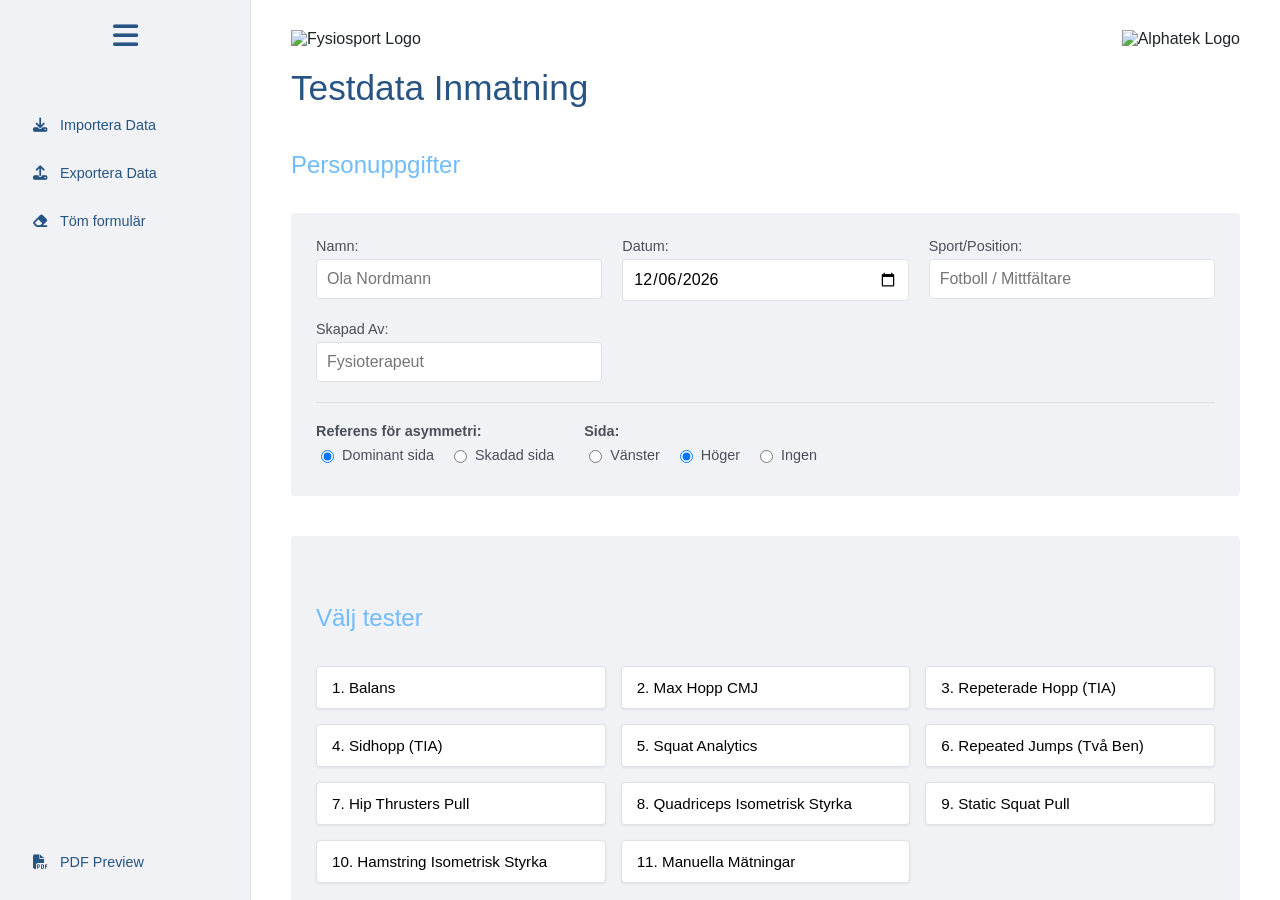
==== commit 8eb0b005: "Update index.html" ====
--- a/index.html
+++ b/index.html
@@ -401,6 +401,52 @@
             display: block;
             margin-top: 5px;
         }
+        
+        /* Styles for test selection */
+        #test-selection-container {
+            background-color: var(--box-background-color);
+            padding: 25px;
+            border-radius: var(--border-radius);
+            margin-bottom: 40px;
+        }
+        #test-list {
+            display: grid;
+            grid-template-columns: repeat(auto-fill, minmax(250px, 1fr));
+            gap: 15px;
+            margin-bottom: 25px;
+        }
+        .test-selector-btn {
+            background-color: var(--white);
+            border: 1px solid var(--medium-gray);
+            padding: 12px 15px;
+            border-radius: var(--border-radius);
+            cursor: pointer;
+            transition: all 0.2s ease-in-out;
+            font-size: 0.95rem;
+            text-align: left;
+            position: relative;
+            box-shadow: var(--subtle-shadow);
+        }
+        .test-selector-btn:hover {
+            border-color: var(--app-primary-color);
+            transform: translateY(-2px);
+            box-shadow: var(--box-shadow);
+        }
+        .test-selector-btn[data-selected="false"] {
+            background-color: #e9ecef;
+            color: #6c757d;
+            border-color: var(--medium-gray);
+        }
+        .test-selector-btn[data-selected="false"]::after {
+            content: '\00d7'; /* Multiplication sign '×' */
+            position: absolute;
+            right: 15px;
+            top: 50%;
+            transform: translateY(-50%);
+            font-size: 1.5rem;
+            font-weight: bold;
+            color: #6c757d;
+        }
     </style>
 </head>
 <body>
@@ -458,257 +504,302 @@
                     </div>
                 </div>
 
-                <h3 class="test-title">1. Balans</h3>
-                <div class="test-row">
-                    <div class="input-column">
-                        <div class="input-container">
-                            <div class="input-row"><label>VÄ Score:</label><div class="input-wrapper"><input type="number" id="p1_g1_va_score"><span class="unit-text phantom"></span></div></div>
-                            <div class="input-row"><label>VÄ Gen. diff:</label><div class="input-wrapper"><input type="number" step="0.01" id="p1_g1_va_diff"><span class="unit-text">cm</span></div></div>
-                            <hr class="input-separator">
-                            <div class="input-row"><label>HÖ Score:</label><div class="input-wrapper"><input type="number" id="p1_g1_ho_score"><span class="unit-text phantom"></span></div></div>
-                            <div class="input-row"><label>HÖ Gen. diff:</label><div class="input-wrapper"><input type="number" step="0.01" id="p1_g1_ho_diff"><span class="unit-text">cm</span></div></div>
-                        </div>
-                        <div class="comment-container">
-                            <div class="asymmetry-display" id="asymmetry_balance"></div>
-                            <div class="input-group"><label for="comment_balance">Kommentar:</label><textarea id="comment_balance"></textarea></div>
+                <!-- Test Selection Screen -->
+                <div id="test-selection-container">
+                    <h2 class="section-title-main">Välj tester</h2>
+                    <div id="test-list"></div>
+                </div>
+
+                <!-- Test Input Sections -->
+                <div id="test-input-container">
+                    <div class="test-section" id="test-section-balance">
+                        <h3 class="test-title">1. Balans</h3>
+                        <div class="test-row">
+                            <div class="input-column">
+                                <div class="input-container">
+                                    <div class="input-row"><label>VÄ Score:</label><div class="input-wrapper"><input type="number" id="p1_g1_va_score"><span class="unit-text phantom"></span></div></div>
+                                    <div class="input-row"><label>VÄ Gen. diff:</label><div class="input-wrapper"><input type="number" step="0.01" id="p1_g1_va_diff"><span class="unit-text">cm</span></div></div>
+                                    <hr class="input-separator">
+                                    <div class="input-row"><label>HÖ Score:</label><div class="input-wrapper"><input type="number" id="p1_g1_ho_score"><span class="unit-text phantom"></span></div></div>
+                                    <div class="input-row"><label>HÖ Gen. diff:</label><div class="input-wrapper"><input type="number" step="0.01" id="p1_g1_ho_diff"><span class="unit-text">cm</span></div></div>
+                                </div>
+                                <div class="comment-container">
+                                    <div class="asymmetry-display" id="asymmetry_balance"></div>
+                                    <div class="input-group"><label for="comment_balance">Kommentar:</label><textarea id="comment_balance"></textarea></div>
+                                </div>
+                            </div>
+                            <div class="graph-container">
+                                <h3>Balans</h3>
+                                <div id="p1-chart-balance" class="js-plotly-plot"></div>
+                            </div>
                         </div>
                     </div>
-                    <div class="graph-container">
-                        <h3>Balans</h3>
-                        <div id="p1-chart-balance" class="js-plotly-plot"></div>
-                    </div>
-                </div>
-
-                <h3 class="test-title">2. Max Hopp CMJ</h3>
-                <div class="test-row">
-                    <div class="input-column">
-                        <div class="input-container">
-                            <div class="input-row"><label>VÄ Hopp 1:</label><div class="input-wrapper"><input type="number" id="p1_g2_va_1"><span class="unit-text">cm</span></div></div>
-                            <div class="input-row"><label>VÄ Hopp 2:</label><div class="input-wrapper"><input type="number" id="p1_g2_va_2"><span class="unit-text">cm</span></div></div>
-                            <div class="input-row"><label>VÄ Hopp 3:</label><div class="input-wrapper"><input type="number" id="p1_g2_va_3"><span class="unit-text">cm</span></div></div>
-                            <hr class="input-separator">
-                            <div class="input-row"><label>HÖ Hopp 1:</label><div class="input-wrapper"><input type="number" id="p1_g2_ho_1"><span class="unit-text">cm</span></div></div>
-                            <div class="input-row"><label>HÖ Hopp 2:</label><div class="input-wrapper"><input type="number" id="p1_g2_ho_2"><span class="unit-text">cm</span></div></div>
-                            <div class="input-row"><label>HÖ Hopp 3:</label><div class="input-wrapper"><input type="number" id="p1_g2_ho_3"><span class="unit-text">cm</span></div></div>
-                        </div>
-                        <div class="comment-container">
-                            <div class="asymmetry-display" id="asymmetry_cmj"></div>
-                            <div class="input-group"><label for="comment_cmj">Kommentar:</label><textarea id="comment_cmj"></textarea></div>
+
+                    <div class="test-section" id="test-section-cmj">
+                        <h3 class="test-title">2. Max Hopp CMJ</h3>
+                        <div class="test-row">
+                            <div class="input-column">
+                                <div class="input-container">
+                                    <div class="input-row"><label>VÄ Hopp 1:</label><div class="input-wrapper"><input type="number" id="p1_g2_va_1"><span class="unit-text">cm</span></div></div>
+                                    <div class="input-row"><label>VÄ Hopp 2:</label><div class="input-wrapper"><input type="number" id="p1_g2_va_2"><span class="unit-text">cm</span></div></div>
+                                    <div class="input-row"><label>VÄ Hopp 3:</label><div class="input-wrapper"><input type="number" id="p1_g2_va_3"><span class="unit-text">cm</span></div></div>
+                                    <hr class="input-separator">
+                                    <div class="input-row"><label>HÖ Hopp 1:</label><div class="input-wrapper"><input type="number" id="p1_g2_ho_1"><span class="unit-text">cm</span></div></div>
+                                    <div class="input-row"><label>HÖ Hopp 2:</label><div class="input-wrapper"><input type="number" id="p1_g2_ho_2"><span class="unit-text">cm</span></div></div>
+                                    <div class="input-row"><label>HÖ Hopp 3:</label><div class="input-wrapper"><input type="number" id="p1_g2_ho_3"><span class="unit-text">cm</span></div></div>
+                                </div>
+                                <div class="comment-container">
+                                    <div class="asymmetry-display" id="asymmetry_cmj"></div>
+                                    <div class="input-group"><label for="comment_cmj">Kommentar:</label><textarea id="comment_cmj"></textarea></div>
+                                </div>
+                            </div>
+                            <div class="graph-container">
+                                <h3>Max Hopp CMJ</h3>
+                                <div id="p1-chart-cmj" class="js-plotly-plot"></div>
+                            </div>
                         </div>
                     </div>
-                    <div class="graph-container">
-                        <h3>Max Hopp CMJ</h3>
-                        <div id="p1-chart-cmj" class="js-plotly-plot"></div>
-                    </div>
-                </div>
-
-                <h3 class="test-title">3. Repeterade Hopp (TIA)</h3>
-                <div class="test-row">
-                    <div class="input-column">
-                        <div class="input-container">
-                            <div class="input-row"><label>VÄ Gen. hopphöjd:</label><div class="input-wrapper"><input type="number" step="0.1" id="p1_g3_va_jump"><span class="unit-text">cm</span></div></div>
-                            <div class="input-row"><label>VÄ GCT:</label><div class="input-wrapper"><input type="number" step="0.01" id="p1_g3_va_gct"><span class="unit-text">s</span></div></div>
-                            <hr class="input-separator">
-                            <div class="input-row"><label>HÖ Gen. hopphöjd:</label><div class="input-wrapper"><input type="number" step="0.1" id="p1_g3_ho_jump"><span class="unit-text">cm</span></div></div>
-                            <div class="input-row"><label>HÖ GCT:</label><div class="input-wrapper"><input type="number" step="0.01" id="p1_g3_ho_gct"><span class="unit-text">s</span></div></div>
-                        </div>
-                        <div class="comment-container">
-                            <div class="asymmetry-display" id="asymmetry_tia"></div>
-                            <div class="input-group"><label for="comment_tia">Kommentar:</label><textarea id="comment_tia"></textarea></div>
+
+                    <div class="test-section" id="test-section-tia">
+                        <h3 class="test-title">3. Repeterade Hopp (TIA)</h3>
+                        <div class="test-row">
+                            <div class="input-column">
+                                <div class="input-container">
+                                    <div class="input-row"><label>VÄ Gen. hopphöjd:</label><div class="input-wrapper"><input type="number" step="0.1" id="p1_g3_va_jump"><span class="unit-text">cm</span></div></div>
+                                    <div class="input-row"><label>VÄ GCT:</label><div class="input-wrapper"><input type="number" step="0.01" id="p1_g3_va_gct"><span class="unit-text">s</span></div></div>
+                                    <hr class="input-separator">
+                                    <div class="input-row"><label>HÖ Gen. hopphöjd:</label><div class="input-wrapper"><input type="number" step="0.1" id="p1_g3_ho_jump"><span class="unit-text">cm</span></div></div>
+                                    <div class="input-row"><label>HÖ GCT:</label><div class="input-wrapper"><input type="number" step="0.01" id="p1_g3_ho_gct"><span class="unit-text">s</span></div></div>
+                                </div>
+                                <div class="comment-container">
+                                    <div class="asymmetry-display" id="asymmetry_tia"></div>
+                                    <div class="input-group"><label for="comment_tia">Kommentar:</label><textarea id="comment_tia"></textarea></div>
+                                </div>
+                            </div>
+                            <div class="graph-container">
+                                <h3>Repeterade Hopp (TIA)</h3>
+                                <div id="p1-chart-tia" class="js-plotly-plot"></div>
+                            </div>
                         </div>
                     </div>
-                    <div class="graph-container">
-                        <h3>Repeterade Hopp (TIA)</h3>
-                        <div id="p1-chart-tia" class="js-plotly-plot"></div>
-                    </div>
-                </div>
-
-                <h3 class="test-title">4. Sidhopp (TIA)</h3>
-                <div class="test-row">
-                    <div class="input-column">
-                        <div class="input-container">
-                            <div class="input-row"><label>VÄ Antal:</label><div class="input-wrapper"><input type="number" id="p1_g4_va_count"><span class="unit-text">st</span></div></div>
-                            <hr class="input-separator">
-                            <div class="input-row"><label>HÖ Antal:</label><div class="input-wrapper"><input type="number" id="p1_g4_ho_count"><span class="unit-text">st</span></div></div>
-                        </div>
-                        <div class="comment-container">
-                            <div class="asymmetry-display" id="asymmetry_sidehop"></div>
-                            <div class="input-group"><label for="comment_sidehop">Kommentar:</label><textarea id="comment_sidehop"></textarea></div>
+
+                    <div class="test-section" id="test-section-sidehop">
+                        <h3 class="test-title">4. Sidhopp (TIA)</h3>
+                        <div class="test-row">
+                            <div class="input-column">
+                                <div class="input-container">
+                                    <div class="input-row"><label>VÄ Antal:</label><div class="input-wrapper"><input type="number" id="p1_g4_va_count"><span class="unit-text">st</span></div></div>
+                                    <hr class="input-separator">
+                                    <div class="input-row"><label>HÖ Antal:</label><div class="input-wrapper"><input type="number" id="p1_g4_ho_count"><span class="unit-text">st</span></div></div>
+                                </div>
+                                <div class="comment-container">
+                                    <div class="asymmetry-display" id="asymmetry_sidehop"></div>
+                                    <div class="input-group"><label for="comment_sidehop">Kommentar:</label><textarea id="comment_sidehop"></textarea></div>
+                                </div>
+                            </div>
+                            <div class="graph-container">
+                                <h3>Sidhopp (TIA)</h3>
+                                <div id="p1-chart-sidehop" class="js-plotly-plot"></div>
+                            </div>
                         </div>
                     </div>
-                    <div class="graph-container">
-                        <h3>Sidhopp (TIA)</h3>
-                        <div id="p1-chart-sidehop" class="js-plotly-plot"></div>
-                    </div>
-                </div>
-
-                <h3 class="test-title">5. Squat Analytics</h3>
-                <div class="test-row">
-                    <div class="input-column">
-                         <div class="input-container">
-                            <div class="input-row"><label>Försök 1:</label><div class="input-wrapper"><input type="number" id="p1_g5_attempt_1"><span class="unit-text">%</span></div></div>
-                            <div class="input-row"><label>Försök 2:</label><div class="input-wrapper"><input type="number" id="p1_g5_attempt_2"><span class="unit-text">%</span></div></div>
-                            <div class="input-row"><label>Försök 3:</label><div class="input-wrapper"><input type="number" id="p1_g5_attempt_3"><span class="unit-text">%</span></div></div>
-                        </div>
-                        <div class="comment-container">
-                             <div class="input-group"><label for="comment_squat">Kommentar:</label><textarea id="comment_squat"></textarea></div>
+
+                    <div class="test-section" id="test-section-squat">
+                        <h3 class="test-title">5. Squat Analytics</h3>
+                        <div class="test-row">
+                            <div class="input-column">
+                                 <div class="input-container">
+                                    <div class="input-row"><label>Försök 1:</label><div class="input-wrapper"><input type="number" id="p1_g5_attempt_1"><span class="unit-text">%</span></div></div>
+                                    <div class="input-row"><label>Försök 2:</label><div class="input-wrapper"><input type="number" id="p1_g5_attempt_2"><span class="unit-text">%</span></div></div>
+                                    <div class="input-row"><label>Försök 3:</label><div class="input-wrapper"><input type="number" id="p1_g5_attempt_3"><span class="unit-text">%</span></div></div>
+                                </div>
+                                <div class="comment-container">
+                                     <div class="input-group"><label for="comment_squat">Kommentar:</label><textarea id="comment_squat"></textarea></div>
+                                </div>
+                            </div>
+                            <div class="graph-container">
+                                <h3>Squat Analytics</h3>
+                                <div id="donut-container">
+                                    <div class="donut-wrapper">
+                                        <div id="p1-chart-donut-1" class="js-plotly-plot"></div>
+                                        <p class="donut-label">Försök 1</p>
+                                    </div>
+                                    <div class="donut-wrapper">
+                                        <div id="p1-chart-donut-2" class="js-plotly-plot"></div>
+                                        <p class="donut-label">Försök 2</p>
+                                    </div>
+                                    <div class="donut-wrapper">
+                                        <div id="p1-chart-donut-3" class="js-plotly-plot"></div>
+                                        <p class="donut-label">Försök 3</p>
+                                    </div>
+                                </div>
+                            </div>
                         </div>
                     </div>
-                    <div class="graph-container">
-                        <h3>Squat Analytics</h3>
-                        <div id="donut-container">
-                            <div class="donut-wrapper">
-                                <div id="p1-chart-donut-1" class="js-plotly-plot"></div>
-                                <p class="donut-label">Försök 1</p>
-                            </div>
-                            <div class="donut-wrapper">
-                                <div id="p1-chart-donut-2" class="js-plotly-plot"></div>
-                                <p class="donut-label">Försök 2</p>
-                            </div>
-                            <div class="donut-wrapper">
-                                <div id="p1-chart-donut-3" class="js-plotly-plot"></div>
-                                <p class="donut-label">Försök 3</p>
+
+                    <div class="test-section" id="test-section-repeated_bilateral">
+                        <h3 class="test-title">6. Repeated Jumps (Två Ben)</h3>
+                        <div class="test-row">
+                            <div class="input-column">
+                                <div class="input-container">
+                                    <div class="input-row"><label>Gen. hopphöjd:</label><div class="input-wrapper"><input type="number" step="0.1" id="p1_g6_avg_height"><span class="unit-text">cm</span></div></div>
+                                    <div class="input-row"><label>Gen. GCT:</label><div class="input-wrapper"><input type="number" step="0.01" id="p1_g6_avg_gct"><span class="unit-text">s</span></div></div>
+                                </div>
+                                <div class="comment-container">
+                                    <div class="input-group"><label for="comment_repeated_bilateral">Kommentar:</label><textarea id="comment_repeated_bilateral"></textarea></div>
+                                </div>
+                            </div>
+                            <div class="graph-container">
+                                <h3>Repeated Jumps (Två Ben)</h3>
+                                <div id="p1-chart-repeated-bilateral" class="js-plotly-plot"></div>
+                            </div>
+                        </div>
+                    </div>
+
+                    <div class="test-section" id="test-section-hipthrust">
+                        <h3 class="test-title">7. Hip Thrusters Pull</h3>
+                        <div class="test-row">
+                            <div class="input-column">
+                                <div class="input-container">
+                                    <div class="input-row"><label>Hip Thrust VÄ:</label><div class="input-wrapper"><input type="number" step="0.1" id="p2_g1_va"><span class="unit-text">kg</span></div></div>
+                                    <div class="input-row"><label>Hip Thrust HÖ:</label><div class="input-wrapper"><input type="number" step="0.1" id="p2_g1_ho"><span class="unit-text">kg</span></div></div>
+                                    <hr class="input-separator">
+                                    <div class="input-row"><label>Två ben (Djur):</label><div class="input-wrapper"><input type="number" step="0.1" id="p2_g1_tva"><span class="unit-text">kg</span></div></div>
+                                </div>
+                                <div class="comment-container">
+                                    <div class="asymmetry-display" id="asymmetry_hipthrust"></div>
+                                    <div class="input-group"><label for="comment_hipthrust">Kommentar:</label><textarea id="comment_hipthrust"></textarea></div>
+                                </div>
+                            </div>
+                            <div class="graph-container">
+                                <h3>Hip Thrusters Pull</h3>
+                                <div id="p2-chart-hipthrust" class="js-plotly-plot"></div>
+                                <img id="overlay-image-hipthrust" src="" class="graph-overlay-image" alt="Animal">
+                                <div id="overlay-text-hipthrust" class="graph-overlay-text"></div>
+                            </div>
+                        </div>
+                    </div>
+
+                    <div class="test-section" id="test-section-quads">
+                        <h3 class="test-title">8. Quadriceps Isometrisk Styrka</h3>
+                        <div class="test-row">
+                            <div class="input-column">
+                                <div class="input-container">
+                                    <div class="input-row"><label>Quadriceps VÄ:</label><div class="input-wrapper"><input type="number" step="0.1" id="p2_g2_va"><span class="unit-text">kg</span></div></div>
+                                    <hr class="input-separator">
+                                    <div class="input-row"><label>Quadriceps HÖ:</label><div class="input-wrapper"><input type="number" step="0.1" id="p2_g2_ho"><span class="unit-text">kg</span></div></div>
+                                </div>
+                                <div class="comment-container">
+                                    <div class="asymmetry-display" id="asymmetry_quads"></div>
+                                    <div class="input-group"><label for="comment_quads">Kommentar:</label><textarea id="comment_quads"></textarea></div>
+                                </div>
+                            </div>
+                            <div class="graph-container">
+                                <h3>Quadriceps Isometrisk Styrka</h3>
+                                <div id="p2-chart-quads" class="js-plotly-plot"></div>
+                            </div>
+                        </div>
+                    </div>
+
+                    <div class="test-section" id="test-section-squat_pull">
+                        <h3 class="test-title">9. Static Squat Pull</h3>
+                        <div class="test-row">
+                            <div class="input-column">
+                                <div class="input-container">
+                                    <div class="input-row"><label>Static Squat VÄ:</label><div class="input-wrapper"><input type="number" step="0.1" id="p2_g3_va"><span class="unit-text">kg</span></div></div>
+                                    <div class="input-row"><label>Static Squat HÖ:</label><div class="input-wrapper"><input type="number" step="0.1" id="p2_g3_ho"><span class="unit-text">kg</span></div></div>
+                                    <hr class="input-separator">
+                                    <div class="input-row"><label>Två ben (Djur):</label><div class="input-wrapper"><input type="number" step="0.1" id="p2_g3_tva"><span class="unit-text">kg</span></div></div>
+                                </div>
+                                <div class="comment-container">
+                                     <div class="asymmetry-display" id="asymmetry_squat_pull"></div>
+                                    <div class="input-group"><label for="comment_squat_pull">Kommentar:</label><textarea id="comment_squat_pull"></textarea></div>
+                                </div>
+                            </div>
+                            <div class="graph-container">
+                                <h3>Static Squat Pull</h3>
+                                <div id="p2-chart-squat" class="js-plotly-plot"></div>
+                                <img id="overlay-image-squat" src="" class="graph-overlay-image" alt="Animal">
+                                <div id="overlay-text-squat" class="graph-overlay-text"></div>
+                            </div>
+                        </div>
+                    </div>
+                    
+                    <div class="test-section" id="test-section-hamstring">
+                        <h3 class="test-title">10. Hamstring Isometrisk Styrka</h3>
+                        <div class="test-row">
+                            <div class="input-column">
+                                <div class="input-container">
+                                    <div class="input-row"><label>Hamstring VÄ:</label><div class="input-wrapper"><input type="number" step="0.1" id="p2_g4_va"><span class="unit-text">N</span></div></div>
+                                     <hr class="input-separator">
+                                    <div class="input-row"><label>Hamstring HÖ:</label><div class="input-wrapper"><input type="number" step="0.1" id="p2_g4_ho"><span class="unit-text">N</span></div></div>
+                                </div>
+                                <div class="comment-container">
+                                    <div class="asymmetry-display" id="asymmetry_hamstring"></div>
+                                    <div class="input-group"><label for="comment_hamstring">Kommentar:</label><textarea id="comment_hamstring"></textarea></div>
+                                </div>
+                            </div>
+                            <div class="graph-container">
+                                <h3>Hamstring Isometrisk Styrka</h3>
+                                <div id="p2-chart-hamstring" class="js-plotly-plot"></div>
+                            </div>
+                        </div>
+                    </div>
+
+                    <div class="test-section" id="test-section-manual">
+                        <h3 class="test-title">11. Manuella Mätningar</h3>
+                         <div class="test-row">
+                            <div class="input-column">
+                                <div class="input-container">
+                                    <div class="manual-measurements-grid">
+                                        <div class="manual-box">
+                                            <h4>Static Row Pull</h4>
+                                            <div class="input-group"><label>Tare (N):</label><input type="number" id="p2_text_srp_tare"></div>
+                                            <div class="input-group"><label>Force (N):</label><input type="number" id="p2_text_srp_force"></div>
+                                        </div>
+                                        <div class="manual-box">
+                                            <h4>Squat Power to Speed</h4>
+                                            <div class="input-group"><label>Vikt (kg):</label><input type="number" id="p2_text_spts_kg"></div>
+                                        </div>
+                                        <div class="manual-box">
+                                            <h4>Max Press Push Up</h4>
+                                            <div class="input-group"><label>Tare (N):</label><input type="number" id="p2_text_mpu_tare"></div>
+                                            <div class="input-group"><label>Force (N):</label><input type="number" id="p2_text_mpu_force"></div>
+                                        </div>
+                                        <div class="manual-box">
+                                            <h4>Blaze Pod Challenge</h4>
+                                            <div class="input-group"><label>Antal träffar:</label><input type="number" id="p2_text_bpc_hits"></div>
+                                        </div>
+                                    </div>
+                                </div>
+                            </div>
+                            <div class="graph-container">
+                                <h3>Manuella Mätningar</h3>
+                                <div id="manual-preview-content"></div>
                             </div>
                         </div>
                     </div>
                 </div>
-
-                <h3 class="test-title">6. Repeated Jumps (Två Ben)</h3>
-                <div class="test-row">
-                    <div class="input-column">
-                        <div class="input-container">
-                            <div class="input-row"><label>Gen. hopphöjd:</label><div class="input-wrapper"><input type="number" step="0.1" id="p1_g6_avg_height"><span class="unit-text">cm</span></div></div>
-                            <div class="input-row"><label>Gen. GCT:</label><div class="input-wrapper"><input type="number" step="0.01" id="p1_g6_avg_gct"><span class="unit-text">s</span></div></div>
-                        </div>
-                        <div class="comment-container">
-                            <div class="input-group"><label for="comment_repeated_bilateral">Kommentar:</label><textarea id="comment_repeated_bilateral"></textarea></div>
-                        </div>
-                    </div>
-                    <div class="graph-container">
-                        <h3>Repeated Jumps (Två Ben)</h3>
-                        <div id="p1-chart-repeated-bilateral" class="js-plotly-plot"></div>
-                    </div>
-                </div>
-
-                <h3 class="test-title">7. Hip Thrusters Pull</h3>
-                <div class="test-row">
-                    <div class="input-column">
-                        <div class="input-container">
-                            <div class="input-row"><label>Hip Thrust VÄ:</label><div class="input-wrapper"><input type="number" step="0.1" id="p2_g1_va"><span class="unit-text">kg</span></div></div>
-                            <div class="input-row"><label>Hip Thrust HÖ:</label><div class="input-wrapper"><input type="number" step="0.1" id="p2_g1_ho"><span class="unit-text">kg</span></div></div>
-                            <hr class="input-separator">
-                            <div class="input-row"><label>Två ben (Djur):</label><div class="input-wrapper"><input type="number" step="0.1" id="p2_g1_tva"><span class="unit-text">kg</span></div></div>
-                        </div>
-                        <div class="comment-container">
-                            <div class="asymmetry-display" id="asymmetry_hipthrust"></div>
-                            <div class="input-group"><label for="comment_hipthrust">Kommentar:</label><textarea id="comment_hipthrust"></textarea></div>
-                        </div>
-                    </div>
-                    <div class="graph-container">
-                        <h3>Hip Thrusters Pull</h3>
-                        <div id="p2-chart-hipthrust" class="js-plotly-plot"></div>
-                        <img id="overlay-image-hipthrust" src="" class="graph-overlay-image" alt="Animal">
-                        <div id="overlay-text-hipthrust" class="graph-overlay-text"></div>
-                    </div>
-                </div>
-
-                <h3 class="test-title">8. Quadriceps Isometrisk Styrka</h3>
-                <div class="test-row">
-                    <div class="input-column">
-                        <div class="input-container">
-                            <div class="input-row"><label>Quadriceps VÄ:</label><div class="input-wrapper"><input type="number" step="0.1" id="p2_g2_va"><span class="unit-text">kg</span></div></div>
-                            <hr class="input-separator">
-                            <div class="input-row"><label>Quadriceps HÖ:</label><div class="input-wrapper"><input type="number" step="0.1" id="p2_g2_ho"><span class="unit-text">kg</span></div></div>
-                        </div>
-                        <div class="comment-container">
-                            <div class="asymmetry-display" id="asymmetry_quads"></div>
-                            <div class="input-group"><label for="comment_quads">Kommentar:</label><textarea id="comment_quads"></textarea></div>
-                        </div>
-                    </div>
-                    <div class="graph-container">
-                        <h3>Quadriceps Isometrisk Styrka</h3>
-                        <div id="p2-chart-quads" class="js-plotly-plot"></div>
-                    </div>
-                </div>
-
-                <h3 class="test-title">9. Static Squat Pull</h3>
-                <div class="test-row">
-                    <div class="input-column">
-                        <div class="input-container">
-                            <div class="input-row"><label>Static Squat VÄ:</label><div class="input-wrapper"><input type="number" step="0.1" id="p2_g3_va"><span class="unit-text">kg</span></div></div>
-                            <div class="input-row"><label>Static Squat HÖ:</label><div class="input-wrapper"><input type="number" step="0.1" id="p2_g3_ho"><span class="unit-text">kg</span></div></div>
-                            <hr class="input-separator">
-                            <div class="input-row"><label>Två ben (Djur):</label><div class="input-wrapper"><input type="number" step="0.1" id="p2_g3_tva"><span class="unit-text">kg</span></div></div>
-                        </div>
-                        <div class="comment-container">
-                             <div class="asymmetry-display" id="asymmetry_squat_pull"></div>
-                            <div class="input-group"><label for="comment_squat_pull">Kommentar:</label><textarea id="comment_squat_pull"></textarea></div>
-                        </div>
-                    </div>
-                    <div class="graph-container">
-                        <h3>Static Squat Pull</h3>
-                        <div id="p2-chart-squat" class="js-plotly-plot"></div>
-                        <img id="overlay-image-squat" src="" class="graph-overlay-image" alt="Animal">
-                        <div id="overlay-text-squat" class="graph-overlay-text"></div>
-                    </div>
-                </div>
-                
-                <h3 class="test-title">10. Hamstring Isometrisk Styrka</h3>
-                <div class="test-row">
-                    <div class="input-column">
-                        <div class="input-container">
-                            <div class="input-row"><label>Hamstring VÄ:</label><div class="input-wrapper"><input type="number" step="0.1" id="p2_g4_va"><span class="unit-text">N</span></div></div>
-                             <hr class="input-separator">
-                            <div class="input-row"><label>Hamstring HÖ:</label><div class="input-wrapper"><input type="number" step="0.1" id="p2_g4_ho"><span class="unit-text">N</span></div></div>
-                        </div>
-                        <div class="comment-container">
-                            <div class="asymmetry-display" id="asymmetry_hamstring"></div>
-                            <div class="input-group"><label for="comment_hamstring">Kommentar:</label><textarea id="comment_hamstring"></textarea></div>
-                        </div>
-                    </div>
-                    <div class="graph-container">
-                        <h3>Hamstring Isometrisk Styrka</h3>
-                        <div id="p2-chart-hamstring" class="js-plotly-plot"></div>
-                    </div>
-                </div>
-
-                <h3 class="test-title">11. Manuella Mätningar</h3>
-                 <div class="test-row">
-                    <div class="input-column">
-                        <div class="input-container">
-                            <div class="manual-measurements-grid">
-                                <div class="manual-box">
-                                    <h4>Static Row Pull</h4>
-                                    <div class="input-group"><label>Tare (N):</label><input type="number" id="p2_text_srp_tare"></div>
-                                    <div class="input-group"><label>Force (N):</label><input type="number" id="p2_text_srp_force"></div>
-                                </div>
-                                <div class="manual-box">
-                                    <h4>Squat Power to Speed</h4>
-                                    <div class="input-group"><label>Vikt (kg):</label><input type="number" id="p2_text_spts_kg"></div>
-                                </div>
-                                <div class="manual-box">
-                                    <h4>Max Press Push Up</h4>
-                                    <div class="input-group"><label>Tare (N):</label><input type="number" id="p2_text_mpu_tare"></div>
-                                    <div class="input-group"><label>Force (N):</label><input type="number" id="p2_text_mpu_force"></div>
-                                </div>
-                                <div class="manual-box">
-                                    <h4>Blaze Pod Challenge</h4>
-                                    <div class="input-group"><label>Antal träffar:</label><input type="number" id="p2_text_bpc_hits"></div>
-                                </div>
-                            </div>
-                        </div>
-                    </div>
-                    <div class="graph-container">
-                        <h3>Manuella Mätningar</h3>
-                        <div id="manual-preview-content"></div>
-                    </div>
-                </div>
-
             </form>
         </div>
     </main>
 
     <script>
+        // --- CONFIGURATION ---
+        const allTests = [
+            { id: 'balance', name: '1. Balans' },
+            { id: 'cmj', name: '2. Max Hopp CMJ' },
+            { id: 'tia', name: '3. Repeterade Hopp (TIA)' },
+            { id: 'sidehop', name: '4. Sidhopp (TIA)' },
+            { id: 'squat', name: '5. Squat Analytics' },
+            { id: 'repeated_bilateral', name: '6. Repeated Jumps (Två Ben)' },
+            { id: 'hipthrust', name: '7. Hip Thrusters Pull' },
+            { id: 'quads', name: '8. Quadriceps Isometrisk Styrka' },
+            { id: 'squat_pull', name: '9. Static Squat Pull' },
+            { id: 'hamstring', name: '10. Hamstring Isometrisk Styrka' },
+            { id: 'manual', name: '11. Manuella Mätningar' }
+        ];
+
         // --- UTILITY FUNCTIONS ---
         const plotlyConfig = { responsive: true, displaylogo: false, modeBarButtonsToRemove: ['sendDataToCloud', 'lasso2d', 'select2d', 'autoScale2d', 'hoverClosestCartesian', 'hoverCompareCartesian', 'toggleSpikelines'] };
         function hexToRgba(hex, alpha) { hex = hex.replace('#', ''); const r = parseInt(hex.substring(0, 2), 16); const g = parseInt(hex.substring(2, 4), 16); const b = parseInt(hex.substring(4, 6), 16); return `rgba(${r}, ${g}, ${b}, ${alpha})`; }
@@ -911,8 +1002,8 @@
         const saveData = () => {
              clearTimeout(saveTimeout);
              saveTimeout = setTimeout(() => {
-                const data = collectDataFromForm();
-                localStorage.setItem('fysiosportData', JSON.stringify(data));
+                 const data = collectDataFromForm();
+                 localStorage.setItem('fysiosportData', JSON.stringify(data));
              }, 500); // Debounce time in ms
         };
 
@@ -942,7 +1033,7 @@
                     squatAnalytics: { attempt1: getNum('p1_g5_attempt_1'), attempt2: getNum('p1_g5_attempt_2'), attempt3: getNum('p1_g5_attempt_3'), comment: getText('comment_squat') },
                     repeatedBilateral: { avgHeight: getNum('p1_g6_avg_height'), avgGct: getNum('p1_g6_avg_gct'), comment: getText('comment_repeated_bilateral') },
                 },
-                page2: {
+                page2: { 
                     strengthTests: {
                         hipThrust: { left: getNum('p2_g1_va'), right: getNum('p2_g1_ho'), tva: getNum('p2_g1_tva'), comment: getText('comment_hipthrust'), asymmetryPercent: getAsymmetry('asymmetry_hipthrust') },
                         quadriceps: { left: getNum('p2_g2_va'), right: getNum('p2_g2_ho'), comment: getText('comment_quads'), asymmetryPercent: getAsymmetry('asymmetry_quads') },
@@ -1294,6 +1385,7 @@
             document.getElementById('comment_hamstring').value = defaultStrengthComment;
         }
 
+        // --- EVENT LISTENERS & INITIALIZATION ---
         document.getElementById('pdf-preview').addEventListener('click', () => {
             const reportData = collectDataFromForm();
             localStorage.setItem('fysiosportData', JSON.stringify(reportData));
@@ -1423,13 +1515,16 @@
                 });
 
                 populateFormFromData(structuredData); 
+                document.querySelectorAll('.test-section').forEach(section => {
+                    section.style.display = 'block';
+                });
                 alert('Data importerad!');
             };
             reader.readAsArrayBuffer(file);
             event.target.value = '';
         });
 
-        document.querySelectorAll('#input-form input, #input-form textarea').forEach(input => {
+        document.querySelectorAll('#input-form input, #input-form textarea, #input-form input[type="radio"]').forEach(input => {
             input.addEventListener('input', () => {
                 updatePreview();
                 saveData();
@@ -1442,7 +1537,46 @@
             });
         });
 
+        // --- Test Selection Logic ---
+        function renderTestSelection() {
+            const testListContainer = document.getElementById('test-list');
+            allTests.forEach(test => {
+                const button = document.createElement('button');
+                button.type = 'button'; // Prevent form submission
+                button.className = 'test-selector-btn';
+                button.textContent = test.name;
+                button.dataset.testId = test.id;
+                button.dataset.selected = 'true'; // All tests selected by default
+                testListContainer.appendChild(button);
+                
+                // Show the corresponding section by default
+                const section = document.getElementById(`test-section-${test.id}`);
+                if (section) {
+                    section.style.display = 'block';
+                }
+            });
+        }
+
+        document.getElementById('test-list').addEventListener('click', (e) => {
+            if (e.target && e.target.classList.contains('test-selector-btn')) {
+                const button = e.target;
+                const isSelected = button.dataset.selected === 'true';
+                const newSelectedState = !isSelected;
+                button.dataset.selected = newSelectedState;
+
+                const testId = button.dataset.testId;
+                const section = document.getElementById(`test-section-${testId}`);
+                if (section) {
+                    section.style.display = newSelectedState ? 'block' : 'none';
+                }
+                // After showing/hiding, resize plots to avoid rendering issues
+                window.dispatchEvent(new Event('resize'));
+            }
+        });
+
         document.addEventListener('DOMContentLoaded', () => {
+            renderTestSelection(); // Create the test selection buttons and show all sections
+
             const savedData = localStorage.getItem('fysiosportData');
             if (savedData) {
                 try {
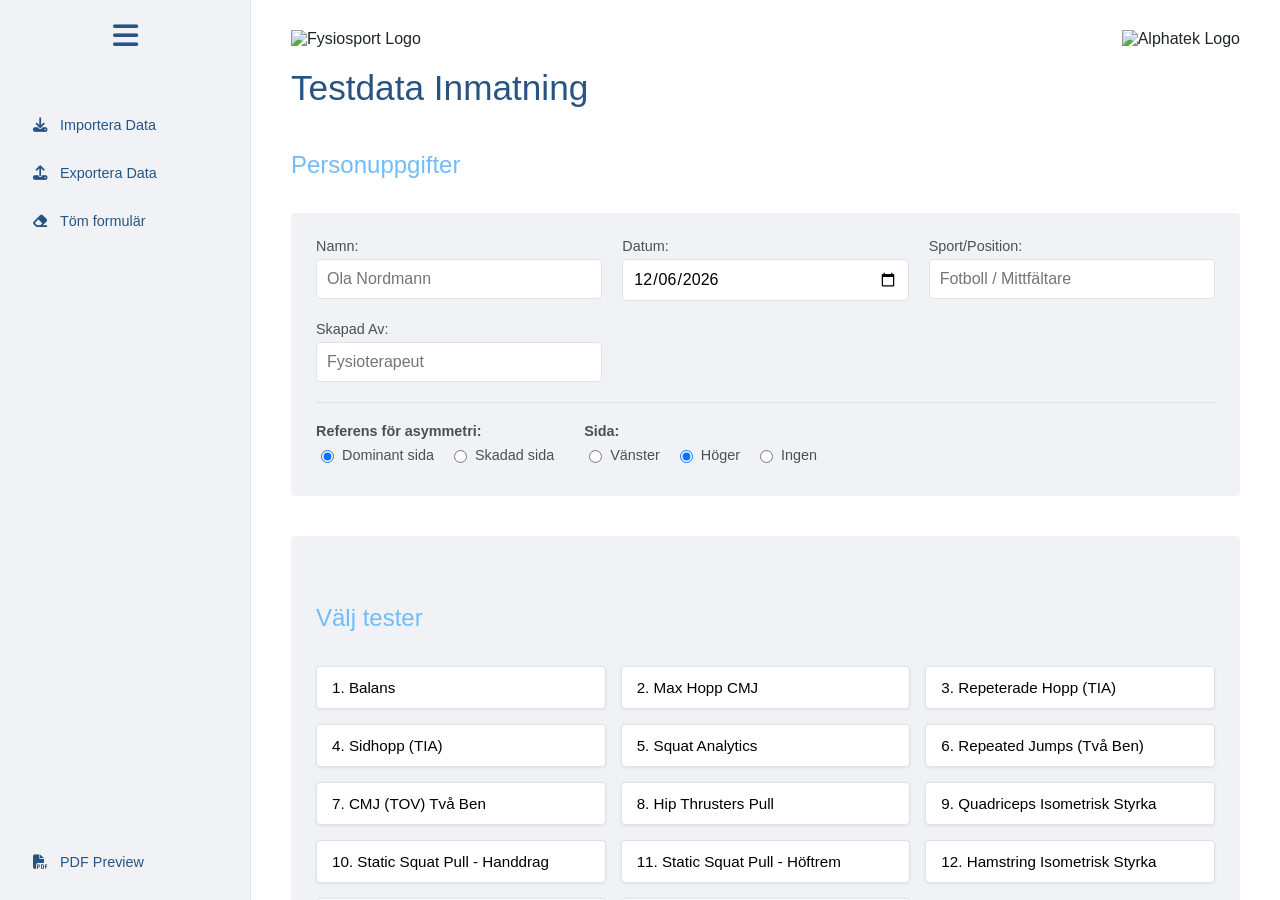
==== commit c193f63c: "Update index.html" ====
--- a/index.html
+++ b/index.html
@@ -304,7 +304,7 @@
         }
         .graph-overlay-image {
             position: absolute;
-            top: 65px;
+            top: 55px;
             left: 80%; 
             transform: translateX(-50%); 
             width: 80px;
@@ -314,7 +314,7 @@
         }
         .graph-overlay-text {
             position: absolute;
-            bottom: 20px;
+            top: 140px;
             left: 80%;
             transform: translateX(-50%);
             width: 100px; 
@@ -325,7 +325,7 @@
             z-index: 2;
             line-height: 1.2;
         }
-        #donut-container {
+        #donut-container, #donut-container-cmj2ben, #donut-container-nordic {
             display: flex;
             justify-content: space-around;
             align-items: center;
@@ -656,8 +656,41 @@
                         </div>
                     </div>
 
+                    <div class="test-section" id="test-section-cmj2ben">
+                        <h3 class="test-title">7. CMJ (TOV) Två Ben</h3>
+                        <div class="test-row">
+                            <div class="input-column">
+                                <div class="input-container">
+                                    <div class="input-row"><label>Försök 1:</label><div class="input-wrapper"><input type="number" id="p1_g7_attempt_1"><span class="unit-text">cm</span></div></div>
+                                    <div class="input-row"><label>Försök 2:</label><div class="input-wrapper"><input type="number" id="p1_g7_attempt_2"><span class="unit-text">cm</span></div></div>
+                                    <div class="input-row"><label>Försök 3:</label><div class="input-wrapper"><input type="number" id="p1_g7_attempt_3"><span class="unit-text">cm</span></div></div>
+                                </div>
+                                <div class="comment-container">
+                                    <div class="input-group"><label for="comment_cmj2ben">Kommentar:</label><textarea id="comment_cmj2ben"></textarea></div>
+                                </div>
+                            </div>
+                            <div class="graph-container">
+                                <h3>CMJ (TOV) Två Ben</h3>
+                                <div id="donut-container-cmj2ben">
+                                     <div class="donut-wrapper">
+                                        <div id="p1-chart-donut-cmj2ben-1" class="js-plotly-plot"></div>
+                                        <p class="donut-label">Försök 1</p>
+                                    </div>
+                                    <div class="donut-wrapper">
+                                        <div id="p1-chart-donut-cmj2ben-2" class="js-plotly-plot"></div>
+                                        <p class="donut-label">Försök 2</p>
+                                    </div>
+                                    <div class="donut-wrapper">
+                                        <div id="p1-chart-donut-cmj2ben-3" class="js-plotly-plot"></div>
+                                        <p class="donut-label">Försök 3</p>
+                                    </div>
+                                </div>
+                            </div>
+                        </div>
+                    </div>
+                    
                     <div class="test-section" id="test-section-hipthrust">
-                        <h3 class="test-title">7. Hip Thrusters Pull</h3>
+                        <h3 class="test-title">8. Hip Thrusters Pull</h3>
                         <div class="test-row">
                             <div class="input-column">
                                 <div class="input-container">
@@ -681,7 +714,7 @@
                     </div>
 
                     <div class="test-section" id="test-section-quads">
-                        <h3 class="test-title">8. Quadriceps Isometrisk Styrka</h3>
+                        <h3 class="test-title">9. Quadriceps Isometrisk Styrka</h3>
                         <div class="test-row">
                             <div class="input-column">
                                 <div class="input-container">
@@ -701,38 +734,62 @@
                         </div>
                     </div>
 
-                    <div class="test-section" id="test-section-squat_pull">
-                        <h3 class="test-title">9. Static Squat Pull</h3>
+                    <div class="test-section" id="test-section-staticsquat-handdrag">
+                        <h3 class="test-title">10. Static Squat Pull - Handdrag</h3>
                         <div class="test-row">
                             <div class="input-column">
                                 <div class="input-container">
-                                    <div class="input-row"><label>Static Squat VÄ:</label><div class="input-wrapper"><input type="number" step="0.1" id="p2_g3_va"><span class="unit-text">kg</span></div></div>
-                                    <div class="input-row"><label>Static Squat HÖ:</label><div class="input-wrapper"><input type="number" step="0.1" id="p2_g3_ho"><span class="unit-text">kg</span></div></div>
+                                    <div class="input-row"><label>VÄ:</label><div class="input-wrapper"><input type="number" step="0.1" id="p2_g3_va"><span class="unit-text">kg</span></div></div>
+                                    <div class="input-row"><label>HÖ:</label><div class="input-wrapper"><input type="number" step="0.1" id="p2_g3_ho"><span class="unit-text">kg</span></div></div>
                                     <hr class="input-separator">
                                     <div class="input-row"><label>Två ben (Djur):</label><div class="input-wrapper"><input type="number" step="0.1" id="p2_g3_tva"><span class="unit-text">kg</span></div></div>
                                 </div>
                                 <div class="comment-container">
-                                     <div class="asymmetry-display" id="asymmetry_squat_pull"></div>
-                                    <div class="input-group"><label for="comment_squat_pull">Kommentar:</label><textarea id="comment_squat_pull"></textarea></div>
+                                     <div class="asymmetry-display" id="asymmetry_squat_pull_handdrag"></div>
+                                    <div class="input-group"><label for="comment_squat_pull_handdrag">Kommentar:</label><textarea id="comment_squat_pull_handdrag"></textarea></div>
                                 </div>
                             </div>
                             <div class="graph-container">
-                                <h3>Static Squat Pull</h3>
-                                <div id="p2-chart-squat" class="js-plotly-plot"></div>
-                                <img id="overlay-image-squat" src="" class="graph-overlay-image" alt="Animal">
-                                <div id="overlay-text-squat" class="graph-overlay-text"></div>
+                                <h3>Static Squat Pull - Handdrag</h3>
+                                <div id="p2-chart-squat-handdrag" class="js-plotly-plot"></div>
+                                <img id="overlay-image-squat-handdrag" src="" class="graph-overlay-image" alt="Animal">
+                                <div id="overlay-text-squat-handdrag" class="graph-overlay-text"></div>
+                            </div>
+                        </div>
+                    </div>
+
+                    <div class="test-section" id="test-section-staticsquat-hoftrem">
+                        <h3 class="test-title">11. Static Squat Pull - Höftrem</h3>
+                        <div class="test-row">
+                            <div class="input-column">
+                                <div class="input-container">
+                                    <div class="input-row"><label>VÄ:</label><div class="input-wrapper"><input type="number" step="0.1" id="p2_g4_va"><span class="unit-text">kg</span></div></div>
+                                    <div class="input-row"><label>HÖ:</label><div class="input-wrapper"><input type="number" step="0.1" id="p2_g4_ho"><span class="unit-text">kg</span></div></div>
+                                    <hr class="input-separator">
+                                    <div class="input-row"><label>Två ben (Djur):</label><div class="input-wrapper"><input type="number" step="0.1" id="p2_g4_tva"><span class="unit-text">kg</span></div></div>
+                                </div>
+                                <div class="comment-container">
+                                     <div class="asymmetry-display" id="asymmetry_squat_pull_hoftrem"></div>
+                                    <div class="input-group"><label for="comment_squat_pull_hoftrem">Kommentar:</label><textarea id="comment_squat_pull_hoftrem"></textarea></div>
+                                </div>
+                            </div>
+                            <div class="graph-container">
+                                <h3>Static Squat Pull - Höftrem</h3>
+                                <div id="p2-chart-squat-hoftrem" class="js-plotly-plot"></div>
+                                <img id="overlay-image-squat-hoftrem" src="" class="graph-overlay-image" alt="Animal">
+                                <div id="overlay-text-squat-hoftrem" class="graph-overlay-text"></div>
                             </div>
                         </div>
                     </div>
                     
                     <div class="test-section" id="test-section-hamstring">
-                        <h3 class="test-title">10. Hamstring Isometrisk Styrka</h3>
+                        <h3 class="test-title">12. Hamstring Isometrisk Styrka</h3>
                         <div class="test-row">
                             <div class="input-column">
                                 <div class="input-container">
-                                    <div class="input-row"><label>Hamstring VÄ:</label><div class="input-wrapper"><input type="number" step="0.1" id="p2_g4_va"><span class="unit-text">N</span></div></div>
+                                    <div class="input-row"><label>Hamstring VÄ:</label><div class="input-wrapper"><input type="number" step="0.1" id="p2_g5_va"><span class="unit-text">N</span></div></div>
                                      <hr class="input-separator">
-                                    <div class="input-row"><label>Hamstring HÖ:</label><div class="input-wrapper"><input type="number" step="0.1" id="p2_g4_ho"><span class="unit-text">N</span></div></div>
+                                    <div class="input-row"><label>Hamstring HÖ:</label><div class="input-wrapper"><input type="number" step="0.1" id="p2_g5_ho"><span class="unit-text">N</span></div></div>
                                 </div>
                                 <div class="comment-container">
                                     <div class="asymmetry-display" id="asymmetry_hamstring"></div>
@@ -746,8 +803,41 @@
                         </div>
                     </div>
 
+                     <div class="test-section" id="test-section-nordic-hamstring">
+                        <h3 class="test-title">13. Nordic Hamstrings</h3>
+                        <div class="test-row">
+                            <div class="input-column">
+                                 <div class="input-container">
+                                    <div class="input-row"><label>Försök 1:</label><div class="input-wrapper"><input type="number" id="p2_g6_attempt_1"><span class="unit-text">N</span></div></div>
+                                    <div class="input-row"><label>Försök 2:</label><div class="input-wrapper"><input type="number" id="p2_g6_attempt_2"><span class="unit-text">N</span></div></div>
+                                    <div class="input-row"><label>Försök 3:</label><div class="input-wrapper"><input type="number" id="p2_g6_attempt_3"><span class="unit-text">N</span></div></div>
+                                </div>
+                                <div class="comment-container">
+                                     <div class="input-group"><label for="comment_nordic_hamstring">Kommentar:</label><textarea id="comment_nordic_hamstring"></textarea></div>
+                                </div>
+                            </div>
+                            <div class="graph-container">
+                                <h3>Nordic Hamstrings</h3>
+                                <div id="donut-container-nordic">
+                                     <div class="donut-wrapper">
+                                        <div id="p2-chart-donut-nordic-1" class="js-plotly-plot"></div>
+                                        <p class="donut-label">Försök 1</p>
+                                    </div>
+                                    <div class="donut-wrapper">
+                                        <div id="p2-chart-donut-nordic-2" class="js-plotly-plot"></div>
+                                        <p class="donut-label">Försök 2</p>
+                                    </div>
+                                    <div class="donut-wrapper">
+                                        <div id="p2-chart-donut-nordic-3" class="js-plotly-plot"></div>
+                                        <p class="donut-label">Försök 3</p>
+                                    </div>
+                                </div>
+                            </div>
+                        </div>
+                    </div>
+
                     <div class="test-section" id="test-section-manual">
-                        <h3 class="test-title">11. Manuella Mätningar</h3>
+                        <h3 class="test-title">14. Manuella Mätningar</h3>
                          <div class="test-row">
                             <div class="input-column">
                                 <div class="input-container">
@@ -793,11 +883,14 @@
             { id: 'sidehop', name: '4. Sidhopp (TIA)' },
             { id: 'squat', name: '5. Squat Analytics' },
             { id: 'repeated_bilateral', name: '6. Repeated Jumps (Två Ben)' },
-            { id: 'hipthrust', name: '7. Hip Thrusters Pull' },
-            { id: 'quads', name: '8. Quadriceps Isometrisk Styrka' },
-            { id: 'squat_pull', name: '9. Static Squat Pull' },
-            { id: 'hamstring', name: '10. Hamstring Isometrisk Styrka' },
-            { id: 'manual', name: '11. Manuella Mätningar' }
+            { id: 'cmj2ben', name: '7. CMJ (TOV) Två Ben' },
+            { id: 'hipthrust', name: '8. Hip Thrusters Pull' },
+            { id: 'quads', name: '9. Quadriceps Isometrisk Styrka' },
+            { id: 'staticsquat-handdrag', name: '10. Static Squat Pull - Handdrag' },
+            { id: 'staticsquat-hoftrem', name: '11. Static Squat Pull - Höftrem' },
+            { id: 'hamstring', name: '12. Hamstring Isometrisk Styrka' },
+            { id: 'nordic-hamstring', name: '13. Nordic Hamstrings' },
+            { id: 'manual', name: '14. Manuella Mätningar' }
         ];
 
         // --- UTILITY FUNCTIONS ---
@@ -825,20 +918,24 @@
         }
 
         function updateAnimalOverlay(weight, imageElementId, textElementId) {
-            const animal = getAnimalForWeight(weight);
-            document.getElementById(imageElementId).src = animal.url;
-            document.getElementById(textElementId).innerHTML = `Du drar ${weight.toFixed(1)} kg<br>Du är en ${animal.name}!`;
+            const imageElement = document.getElementById(imageElementId);
+            const textElement = document.getElementById(textElementId);
+            if (!imageElement || !textElement) return;
+            
+            if (weight && weight > 0) {
+                const animal = getAnimalForWeight(weight);
+                imageElement.src = animal.url;
+                textElement.innerHTML = `Du drar ${weight.toFixed(1)} kg<br>Du är en ${animal.name}!`;
+                imageElement.style.display = 'block';
+                textElement.style.display = 'block';
+            } else {
+                imageElement.style.display = 'none';
+                textElement.style.display = 'none';
+            }
         }
 
         // --- CHART CREATION FUNCTIONS ---
-        function processChartData(dataArray) {
-            if (dataArray.length === 2) {
-                return [dataArray[0], null, dataArray[1]];
-            }
-            return dataArray;
-        }
-
-        function createPairedBarChart(config) {
+         function createPairedBarChart(config) {
             const vaColorHex = getComputedStyle(document.documentElement).getPropertyValue('--va-color').trim();
             const hoColorHex = getComputedStyle(document.documentElement).getPropertyValue('--ho-color').trim();
             const leftColorRgba = hexToRgba(vaColorHex, 0.8);
@@ -846,41 +943,19 @@
             const darkGrayColor = getComputedStyle(document.documentElement).getPropertyValue('--dark-gray').trim();
             const whiteColor = getComputedStyle(document.documentElement).getPropertyValue('--white').trim();
 
-            const MAX_BARS = 3;
-            const labels = new Array(MAX_BARS).fill('');
-            const va_y1 = new Array(MAX_BARS).fill(null);
-            const ho_y1 = new Array(MAX_BARS).fill(null);
-            const text_va_y1 = new Array(MAX_BARS).fill(null);
-            const text_ho_y1 = new Array(MAX_BARS).fill(null);
+            const labels = config.data.map(d => d.name);
+            const va_y1 = config.data.map(d => d.yaxis !== 'y2' ? d.va : null);
+            const ho_y1 = config.data.map(d => d.yaxis !== 'y2' ? d.ho : null);
+            const text_va_y1 = config.data.map(d => d.yaxis !== 'y2' ? d.va.toFixed(d.decimals ?? 1) : null);
+            const text_ho_y1 = config.data.map(d => d.yaxis !== 'y2' ? d.ho.toFixed(d.decimals ?? 1) : null);
             
-            const va_y2 = new Array(MAX_BARS).fill(null);
-            const ho_y2 = new Array(MAX_BARS).fill(null);
-            const text_va_y2 = new Array(MAX_BARS).fill(null);
-            const text_ho_y2 = new Array(MAX_BARS).fill(null);
-
-            let max_y1 = 0;
-            let max_y2 = 0;
-
-            const processedData = processChartData(config.data);
-
-            processedData.forEach((d, i) => {
-                if (i < MAX_BARS && d) {
-                    labels[i] = d.name;
-                    if (d.yaxis === 'y2') {
-                        va_y2[i] = d.va;
-                        ho_y2[i] = d.ho;
-                        text_va_y2[i] = d.va.toFixed(d.decimals ?? 1);
-                        text_ho_y2[i] = d.ho.toFixed(d.decimals ?? 1);
-                        max_y2 = Math.max(max_y2, d.va, d.ho);
-                    } else {
-                        va_y1[i] = d.va;
-                        ho_y1[i] = d.ho;
-                        text_va_y1[i] = d.va.toFixed(d.decimals ?? 1);
-                        text_ho_y1[i] = d.ho.toFixed(d.decimals ?? 1);
-                        max_y1 = Math.max(max_y1, d.va, d.ho);
-                    }
-                }
-            });
+            const va_y2 = config.data.map(d => d.yaxis === 'y2' ? d.va : null);
+            const ho_y2 = config.data.map(d => d.yaxis === 'y2' ? d.ho : null);
+            const text_va_y2 = config.data.map(d => d.yaxis === 'y2' ? d.va.toFixed(d.decimals ?? 1) : null);
+            const text_ho_y2 = config.data.map(d => d.yaxis === 'y2' ? d.ho.toFixed(d.decimals ?? 1) : null);
+
+            let max_y1 = Math.max(...va_y1.filter(v => v !== null), ...ho_y1.filter(v => v !== null), 0);
+            let max_y2 = Math.max(...va_y2.filter(v => v !== null), ...ho_y2.filter(v => v !== null), 0);
 
             const traces = [
                 { type: 'bar', name: 'VÄ', x: labels, y: va_y1, marker: { color: leftColorRgba }, text: text_va_y1, textposition: 'inside', insidetextanchor: 'middle', textfont: { color: whiteColor }, hoverinfo: 'none', yaxis: 'y' },
@@ -896,11 +971,17 @@
                 barmode: 'group',
                 font: { color: darkGrayColor, family: 'Avenir, sans-serif' },
                 yaxis: { title: config.y1Title, range: [0, max_y1 > 0 ? max_y1 * 1.25 : 10], showgrid: false, zeroline: false },
-                xaxis: { showgrid: false, zeroline: false, showline: false, fixedrange: true, categoryorder: 'array', categoryarray: labels, tickvals: labels.filter(l => l !== '') },
+                xaxis: { showgrid: false, zeroline: false, showline: false, fixedrange: true, categoryorder: 'array', categoryarray: labels },
                 paper_bgcolor: 'rgba(0,0,0,0)', plot_bgcolor: 'rgba(0,0,0,0)',
                 legend: { orientation: "h", yanchor: "bottom", y: 1.02, xanchor: "center", x: 0.5 },
                 margin: { l: 50, r: config.y2Title ? 65 : 25, b: 40, t: 35, pad: 5 },
+                bargap: 0.4,
+                bargroupgap: 0.1
             };
+            
+            if (config.hasOverlay) {
+                layout.xaxis.domain = [0, 0.7]; 
+            }
             
             if (config.y2Title) {
                 layout.yaxis2 = { title: config.y2Title, overlaying: 'y', side: 'right', showgrid: false, zeroline: false, showline: false, range: [0, max_y2 > 0 ? max_y2 * 1.25 : 1] };
@@ -915,33 +996,15 @@
             const darkGrayColor = getComputedStyle(document.documentElement).getPropertyValue('--dark-gray').trim();
             const whiteColor = getComputedStyle(document.documentElement).getPropertyValue('--white').trim();
 
-            const MAX_BARS = 3;
-            const labels = new Array(MAX_BARS).fill('');
-            const y1_vals = new Array(MAX_BARS).fill(null);
-            const y2_vals = new Array(MAX_BARS).fill(null);
-            const y1_texts = new Array(MAX_BARS).fill(null);
-            const y2_texts = new Array(MAX_BARS).fill(null);
-
-            let max_y1 = 0;
-            let max_y2 = 0;
+            const labels = config.data.map(d => d.name);
+            const y1_vals = config.data.map(d => d.yaxis !== 'y2' ? d.val : null);
+            const y2_vals = config.data.map(d => d.yaxis === 'y2' ? d.val : null);
+            const y1_texts = config.data.map(d => d.yaxis !== 'y2' ? d.val.toFixed(d.decimals ?? 1) : null);
+            const y2_texts = config.data.map(d => d.yaxis === 'y2' ? d.val.toFixed(d.decimals ?? 1) : null);
+
+            let max_y1 = Math.max(...y1_vals.filter(v => v !== null), 0);
+            let max_y2 = Math.max(...y2_vals.filter(v => v !== null), 0);
             
-            const processedData = processChartData(config.data);
-
-            processedData.forEach((d, i) => {
-                if (i < MAX_BARS && d) {
-                    labels[i] = d.name;
-                    if (d.yaxis === 'y2') {
-                        y2_vals[i] = d.val;
-                        y2_texts[i] = d.val.toFixed(d.decimals ?? 1);
-                        max_y2 = Math.max(max_y2, d.val);
-                    } else {
-                        y1_vals[i] = d.val;
-                        y1_texts[i] = d.val.toFixed(d.decimals ?? 1);
-                        max_y1 = Math.max(max_y1, d.val);
-                    }
-                }
-            });
-
             const traces = [
                 { type: 'bar', name: config.y1Title, x: labels, y: y1_vals, marker: { color: primaryColorRgba }, text: y1_texts, textposition: 'inside', insidetextanchor: 'middle', textfont: { color: whiteColor }, hoverinfo: 'none', yaxis: 'y' },
             ];
@@ -955,7 +1018,7 @@
                 showlegend: false,
                 font: { color: darkGrayColor, family: 'Avenir, sans-serif' },
                 yaxis: { title: config.y1Title, range: [0, max_y1 > 0 ? max_y1 * 1.25 : 10], showgrid: false, zeroline: false },
-                xaxis: { showgrid: false, zeroline: false, showline: false, fixedrange: true, categoryorder: 'array', categoryarray: labels, tickvals: labels.filter(l => l !== '') },
+                xaxis: { showgrid: false, zeroline: false, showline: false, fixedrange: true, categoryorder: 'array', categoryarray: labels },
                 paper_bgcolor: 'rgba(0,0,0,0)', plot_bgcolor: 'rgba(0,0,0,0)',
                 margin: { l: 50, r: config.y2Title ? 65 : 25, b: 40, t: 35, pad: 5 },
             };
@@ -967,18 +1030,27 @@
             return { data: traces, layout: layout };
         }
 
-        function createSingleDonutChart(value) {
+        function createSingleDonutChart(value, displayType = 'percent') {
             const primaryColor = getComputedStyle(document.documentElement).getPropertyValue('--app-primary-color').trim();
             const primaryColorRgba = hexToRgba(primaryColor, 0.8);
             const emptyColorRgba = 'rgba(222, 226, 230, 0.8)';
             const darkGrayColor = getComputedStyle(document.documentElement).getPropertyValue('--dark-gray').trim();
 
-            const barWidth = 360 * (value / 100);
-
-            const data = [
-                { type: "barpolar", r: [100], theta: [0], width: [360], marker: { color: emptyColorRgba }, hoverinfo: "none", layer: 'below' },
-                { type: "barpolar", r: [100], theta: [barWidth / 2], width: [barWidth], marker: { color: primaryColorRgba }, hoverinfo: "none" }
-            ];
+            let data;
+            let text = `${value}`;
+
+            if (displayType === 'percent') {
+                 const barWidth = 360 * (value / 100);
+                 data = [
+                    { type: "barpolar", r: [100], theta: [0], width: [360], marker: { color: emptyColorRgba }, hoverinfo: "none", layer: 'below' },
+                    { type: "barpolar", r: [100], theta: [barWidth / 2], width: [barWidth], marker: { color: primaryColorRgba }, hoverinfo: "none" }
+                ];
+            } else { // 'value'
+                 data = [
+                    { type: "pie", values: [100], hole: 0.7, marker: { colors: [primaryColorRgba] }, 
+                      textinfo: "none", hoverinfo: "none", sort: false }
+                ];
+            }
 
             const layout = {
                 showlegend: false,
@@ -991,7 +1063,7 @@
                 },
                 annotations: [{
                     font: { size: 24, color: darkGrayColor, weight: 'bold' }, showarrow: false,
-                    text: `${value}`, x: 0.5, y: 0.5, xanchor: 'center', yanchor: 'middle'
+                    text: text, x: 0.5, y: 0.5, xanchor: 'center', yanchor: 'middle'
                 }]
             };
             return { data, layout };
@@ -1032,13 +1104,16 @@
                     sidehop: { leftCount: getNum('p1_g4_va_count'), rightCount: getNum('p1_g4_ho_count'), comment: getText('comment_sidehop'), asymmetryPercent: getAsymmetry('asymmetry_sidehop') },
                     squatAnalytics: { attempt1: getNum('p1_g5_attempt_1'), attempt2: getNum('p1_g5_attempt_2'), attempt3: getNum('p1_g5_attempt_3'), comment: getText('comment_squat') },
                     repeatedBilateral: { avgHeight: getNum('p1_g6_avg_height'), avgGct: getNum('p1_g6_avg_gct'), comment: getText('comment_repeated_bilateral') },
+                    cmj2ben: { attempt1: getNum('p1_g7_attempt_1'), attempt2: getNum('p1_g7_attempt_2'), attempt3: getNum('p1_g7_attempt_3'), comment: getText('comment_cmj2ben') }
                 },
                 page2: { 
                     strengthTests: {
                         hipThrust: { left: getNum('p2_g1_va'), right: getNum('p2_g1_ho'), tva: getNum('p2_g1_tva'), comment: getText('comment_hipthrust'), asymmetryPercent: getAsymmetry('asymmetry_hipthrust') },
                         quadriceps: { left: getNum('p2_g2_va'), right: getNum('p2_g2_ho'), comment: getText('comment_quads'), asymmetryPercent: getAsymmetry('asymmetry_quads') },
-                        staticSquat: { left: getNum('p2_g3_va'), right: getNum('p2_g3_ho'), tva: getNum('p2_g3_tva'), comment: getText('comment_squat_pull'), asymmetryPercent: getAsymmetry('asymmetry_squat_pull') },
-                        hamstring: { left: getNum('p2_g4_va'), right: getNum('p2_g4_ho'), comment: getText('comment_hamstring'), asymmetryPercent: getAsymmetry('asymmetry_hamstring') },
+                        staticsquatHanddrag: { left: getNum('p2_g3_va'), right: getNum('p2_g3_ho'), both: getNum('p2_g3_tva'), comment: getText('comment_squat_pull_handdrag'), asymmetryPercent: getAsymmetry('asymmetry_squat_pull_handdrag') },
+                        staticsquatHoftrem: { left: getNum('p2_g4_va'), right: getNum('p2_g4_ho'), both: getNum('p2_g4_tva'), comment: getText('comment_squat_pull_hoftrem'), asymmetryPercent: getAsymmetry('asymmetry_squat_pull_hoftrem') },
+                        hamstring: { left: getNum('p2_g5_va'), right: getNum('p2_g5_ho'), comment: getText('comment_hamstring'), asymmetryPercent: getAsymmetry('asymmetry_hamstring') },
+                        nordicHamstring: { attempt1: getNum('p2_g6_attempt_1'), attempt2: getNum('p2_g6_attempt_2'), attempt3: getNum('p2_g6_attempt_3'), comment: getText('comment_nordic_hamstring') },
                     },
                     manual: {
                         srp: { tare: getNum('p2_text_srp_tare'), force: getNum('p2_text_srp_force') },
@@ -1088,6 +1163,10 @@
             setVal('p1_g6_avg_height', data.page1?.repeatedBilateral?.avgHeight);
             setVal('p1_g6_avg_gct', data.page1?.repeatedBilateral?.avgGct);
             setVal('comment_repeated_bilateral', data.page1?.repeatedBilateral?.comment);
+            setVal('p1_g7_attempt_1', data.page1?.cmj2ben?.attempt1);
+            setVal('p1_g7_attempt_2', data.page1?.cmj2ben?.attempt2);
+            setVal('p1_g7_attempt_3', data.page1?.cmj2ben?.attempt3);
+            setVal('comment_cmj2ben', data.page1?.cmj2ben?.comment);
 
             setVal('p2_g1_va', data.page2?.strengthTests?.hipThrust?.left);
             setVal('p2_g1_ho', data.page2?.strengthTests?.hipThrust?.right);
@@ -1096,13 +1175,22 @@
             setVal('p2_g2_va', data.page2?.strengthTests?.quadriceps?.left);
             setVal('p2_g2_ho', data.page2?.strengthTests?.quadriceps?.right);
             setVal('comment_quads', data.page2?.strengthTests?.quadriceps?.comment);
-            setVal('p2_g3_va', data.page2?.strengthTests?.staticSquat?.left);
-            setVal('p2_g3_ho', data.page2?.strengthTests?.staticSquat?.right);
-            setVal('p2_g3_tva', data.page2?.strengthTests?.staticSquat?.tva);
-            setVal('comment_squat_pull', data.page2?.strengthTests?.staticSquat?.comment);
-            setVal('p2_g4_va', data.page2?.strengthTests?.hamstring?.left);
-            setVal('p2_g4_ho', data.page2?.strengthTests?.hamstring?.right);
+            setVal('p2_g3_va', data.page2?.strengthTests?.staticsquatHanddrag?.left);
+            setVal('p2_g3_ho', data.page2?.strengthTests?.staticsquatHanddrag?.right);
+            setVal('p2_g3_tva', data.page2?.strengthTests?.staticsquatHanddrag?.both);
+            setVal('comment_squat_pull_handdrag', data.page2?.strengthTests?.staticsquatHanddrag?.comment);
+            setVal('p2_g4_va', data.page2?.strengthTests?.staticsquatHoftrem?.left);
+            setVal('p2_g4_ho', data.page2?.strengthTests?.staticsquatHoftrem?.right);
+            setVal('p2_g4_tva', data.page2?.strengthTests?.staticsquatHoftrem?.both);
+            setVal('comment_squat_pull_hoftrem', data.page2?.strengthTests?.staticsquatHoftrem?.comment);
+            setVal('p2_g5_va', data.page2?.strengthTests?.hamstring?.left);
+            setVal('p2_g5_ho', data.page2?.strengthTests?.hamstring?.right);
             setVal('comment_hamstring', data.page2?.strengthTests?.hamstring?.comment);
+            setVal('p2_g6_attempt_1', data.page2?.strengthTests?.nordicHamstring?.attempt1);
+            setVal('p2_g6_attempt_2', data.page2?.strengthTests?.nordicHamstring?.attempt2);
+            setVal('p2_g6_attempt_3', data.page2?.strengthTests?.nordicHamstring?.attempt3);
+            setVal('comment_nordic_hamstring', data.page2?.strengthTests?.nordicHamstring?.comment);
+            
             setVal('p2_text_srp_tare', data.page2?.manual?.srp?.tare);
             setVal('p2_text_srp_force', data.page2?.manual?.srp?.force);
             setVal('p2_text_spts_kg', data.page2?.manual?.spts?.kg);
@@ -1217,7 +1305,8 @@
             updateAsymmetryDisplay(data.page1.sidehop.leftCount, data.page1.sidehop.rightCount, referenceSide, 'asymmetry_sidehop');
             updateAsymmetryDisplay(data.page2.strengthTests.hipThrust.left, data.page2.strengthTests.hipThrust.right, referenceSide, 'asymmetry_hipthrust');
             updateAsymmetryDisplay(data.page2.strengthTests.quadriceps.left, data.page2.strengthTests.quadriceps.right, referenceSide, 'asymmetry_quads');
-            updateAsymmetryDisplay(data.page2.strengthTests.staticSquat.left, data.page2.strengthTests.staticSquat.right, referenceSide, 'asymmetry_squat_pull');
+            updateAsymmetryDisplay(data.page2.strengthTests.staticsquatHanddrag.left, data.page2.strengthTests.staticsquatHanddrag.right, referenceSide, 'asymmetry_squat_pull_handdrag');
+            updateAsymmetryDisplay(data.page2.strengthTests.staticsquatHoftrem.left, data.page2.strengthTests.staticsquatHoftrem.right, referenceSide, 'asymmetry_squat_pull_hoftrem');
             updateAsymmetryDisplay(data.page2.strengthTests.hamstring.left, data.page2.strengthTests.hamstring.right, referenceSide, 'asymmetry_hamstring');
 
             const balanceChartConfig = {
@@ -1254,12 +1343,13 @@
             };
             Plotly.react('p1-chart-sidehop', createPairedBarChart(sidehopChartConfig).data, createPairedBarChart(sidehopChartConfig).layout, plotlyConfig);
             
-            const donut1 = createSingleDonutChart(data.page1.squatAnalytics.attempt1);
-            Plotly.react('p1-chart-donut-1', donut1.data, donut1.layout, plotlyConfig);
-            const donut2 = createSingleDonutChart(data.page1.squatAnalytics.attempt2);
-            Plotly.react('p1-chart-donut-2', donut2.data, donut2.layout, plotlyConfig);
-            const donut3 = createSingleDonutChart(data.page1.squatAnalytics.attempt3);
-            Plotly.react('p1-chart-donut-3', donut3.data, donut3.layout, plotlyConfig);
+            Plotly.react('p1-chart-donut-1', createSingleDonutChart(data.page1.squatAnalytics.attempt1).data, createSingleDonutChart(data.page1.squatAnalytics.attempt1).layout, plotlyConfig);
+            Plotly.react('p1-chart-donut-2', createSingleDonutChart(data.page1.squatAnalytics.attempt2).data, createSingleDonutChart(data.page1.squatAnalytics.attempt2).layout, plotlyConfig);
+            Plotly.react('p1-chart-donut-3', createSingleDonutChart(data.page1.squatAnalytics.attempt3).data, createSingleDonutChart(data.page1.squatAnalytics.attempt3).layout, plotlyConfig);
+
+            Plotly.react('p1-chart-donut-cmj2ben-1', createSingleDonutChart(data.page1.cmj2ben.attempt1, 'value').data, createSingleDonutChart(data.page1.cmj2ben.attempt1, 'value').layout, plotlyConfig);
+            Plotly.react('p1-chart-donut-cmj2ben-2', createSingleDonutChart(data.page1.cmj2ben.attempt2, 'value').data, createSingleDonutChart(data.page1.cmj2ben.attempt2, 'value').layout, plotlyConfig);
+            Plotly.react('p1-chart-donut-cmj2ben-3', createSingleDonutChart(data.page1.cmj2ben.attempt3, 'value').data, createSingleDonutChart(data.page1.cmj2ben.attempt3, 'value').layout, plotlyConfig);
 
             const repeatedBilateralConfig = {
                 y1Title: 'cm', y2Title: 's',
@@ -1272,29 +1362,43 @@
 
             const hipThrustConfig = {
                 y1Title: 'KG',
-                data: [ { name: 'Hip Thrust', va: data.page2.strengthTests.hipThrust.left, ho: data.page2.strengthTests.hipThrust.right, decimals: 1 } ]
+                hasOverlay: true,
+                data: [ { name: 'Force', va: data.page2.strengthTests.hipThrust.left, ho: data.page2.strengthTests.hipThrust.right, decimals: 1 } ]
             };
             Plotly.react('p2-chart-hipthrust', createPairedBarChart(hipThrustConfig).data, createPairedBarChart(hipThrustConfig).layout, plotlyConfig);
             updateAnimalOverlay(data.page2.strengthTests.hipThrust.tva, 'overlay-image-hipthrust', 'overlay-text-hipthrust');
             
             const quadsConfig = {
                 y1Title: 'KG',
-                data: [ { name: 'Quadriceps', va: data.page2.strengthTests.quadriceps.left, ho: data.page2.strengthTests.quadriceps.right, decimals: 1 } ]
+                data: [ { name: 'Force', va: data.page2.strengthTests.quadriceps.left, ho: data.page2.strengthTests.quadriceps.right, decimals: 1 } ]
             };
             Plotly.react('p2-chart-quads', createPairedBarChart(quadsConfig).data, createPairedBarChart(quadsConfig).layout, plotlyConfig);
             
-            const squatConfig = {
+            const squatHanddragConfig = {
                 y1Title: 'KG',
-                data: [ { name: 'Static Squat', va: data.page2.strengthTests.staticSquat.left, ho: data.page2.strengthTests.staticSquat.right, decimals: 1 } ]
+                hasOverlay: true,
+                data: [ { name: 'Force', va: data.page2.strengthTests.staticsquatHanddrag.left, ho: data.page2.strengthTests.staticsquatHanddrag.right, decimals: 1 } ]
             };
-            Plotly.react('p2-chart-squat', createPairedBarChart(squatConfig).data, createPairedBarChart(squatConfig).layout, plotlyConfig);
-            updateAnimalOverlay(data.page2.strengthTests.staticSquat.tva, 'overlay-image-squat', 'overlay-text-squat');
-            
+            Plotly.react('p2-chart-squat-handdrag', createPairedBarChart(squatHanddragConfig).data, createPairedBarChart(squatHanddragConfig).layout, plotlyConfig);
+            updateAnimalOverlay(data.page2.strengthTests.staticsquatHanddrag.both, 'overlay-image-squat-handdrag', 'overlay-text-squat-handdrag');
+
+            const squatHoftremConfig = {
+                y1Title: 'KG',
+                hasOverlay: true,
+                data: [ { name: 'Force', va: data.page2.strengthTests.staticsquatHoftrem.left, ho: data.page2.strengthTests.staticsquatHoftrem.right, decimals: 1 } ]
+            };
+            Plotly.react('p2-chart-squat-hoftrem', createPairedBarChart(squatHoftremConfig).data, createPairedBarChart(squatHoftremConfig).layout, plotlyConfig);
+            updateAnimalOverlay(data.page2.strengthTests.staticsquatHoftrem.both, 'overlay-image-squat-hoftrem', 'overlay-text-squat-hoftrem');
+
             const hamstringConfig = {
                 y1Title: 'Newton',
-                data: [ { name: 'Hamstring', va: data.page2.strengthTests.hamstring.left, ho: data.page2.strengthTests.hamstring.right, decimals: 1 } ]
+                data: [ { name: 'Force', va: data.page2.strengthTests.hamstring.left, ho: data.page2.strengthTests.hamstring.right, decimals: 1 } ]
             };
             Plotly.react('p2-chart-hamstring', createPairedBarChart(hamstringConfig).data, createPairedBarChart(hamstringConfig).layout, plotlyConfig);
+
+            Plotly.react('p2-chart-donut-nordic-1', createSingleDonutChart(data.page2.strengthTests.nordicHamstring.attempt1, 'value').data, createSingleDonutChart(data.page2.strengthTests.nordicHamstring.attempt1, 'value').layout, plotlyConfig);
+            Plotly.react('p2-chart-donut-nordic-2', createSingleDonutChart(data.page2.strengthTests.nordicHamstring.attempt2, 'value').data, createSingleDonutChart(data.page2.strengthTests.nordicHamstring.attempt2, 'value').layout, plotlyConfig);
+            Plotly.react('p2-chart-donut-nordic-3', createSingleDonutChart(data.page2.strengthTests.nordicHamstring.attempt3, 'value').data, createSingleDonutChart(data.page2.strengthTests.nordicHamstring.attempt3, 'value').layout, plotlyConfig);
 
             updateManualPreview(data.page2.manual);
         }
@@ -1339,6 +1443,10 @@
                 { Test: 'Repeated Bilateral - Gen. Hopphöjd', Verdi: data.page1.repeatedBilateral.avgHeight },
                 { Test: 'Repeated Bilateral - Gen. GCT', Verdi: data.page1.repeatedBilateral.avgGct },
                 { Test: 'Repeated Bilateral - Kommentar', Verdi: data.page1.repeatedBilateral.comment },
+                { Test: 'CMJ Två Ben - Försök 1', Verdi: data.page1.cmj2ben.attempt1 },
+                { Test: 'CMJ Två Ben - Försök 2', Verdi: data.page1.cmj2ben.attempt2 },
+                { Test: 'CMJ Två Ben - Försök 3', Verdi: data.page1.cmj2ben.attempt3 },
+                { Test: 'CMJ Två Ben - Kommentar', Verdi: data.page1.cmj2ben.comment },
                 { Test: 'Styrka - Hip Thrust VÄ', Verdi: data.page2.strengthTests.hipThrust.left },
                 { Test: 'Styrka - Hip Thrust HÖ', Verdi: data.page2.strengthTests.hipThrust.right },
                 { Test: 'Styrka - Hip Thrust Två ben', Verdi: data.page2.strengthTests.hipThrust.tva },
@@ -1348,15 +1456,24 @@
                 { Test: 'Styrka - Quadriceps HÖ', Verdi: data.page2.strengthTests.quadriceps.right },
                 { Test: 'Styrka - Quadriceps Kommentar', Verdi: data.page2.strengthTests.quadriceps.comment },
                 { Test: 'Styrka - Quadriceps Asymmetri %', Verdi: data.page2.strengthTests.quadriceps.asymmetryPercent },
-                { Test: 'Styrka - Static Squat VÄ', Verdi: data.page2.strengthTests.staticSquat.left },
-                { Test: 'Styrka - Static Squat HÖ', Verdi: data.page2.strengthTests.staticSquat.right },
-                { Test: 'Styrka - Static Squat Två ben', Verdi: data.page2.strengthTests.staticSquat.tva },
-                { Test: 'Styrka - Static Squat Kommentar', Verdi: data.page2.strengthTests.staticSquat.comment },
-                { Test: 'Styrka - Static Squat Asymmetri %', Verdi: data.page2.strengthTests.staticSquat.asymmetryPercent },
+                { Test: 'Styrka - Squat Handdrag VÄ', Verdi: data.page2.strengthTests.staticsquatHanddrag.left },
+                { Test: 'Styrka - Squat Handdrag HÖ', Verdi: data.page2.strengthTests.staticsquatHanddrag.right },
+                { Test: 'Styrka - Squat Handdrag Två ben', Verdi: data.page2.strengthTests.staticsquatHanddrag.both },
+                { Test: 'Styrka - Squat Handdrag Kommentar', Verdi: data.page2.strengthTests.staticsquatHanddrag.comment },
+                { Test: 'Styrka - Squat Handdrag Asymmetri %', Verdi: data.page2.strengthTests.staticsquatHanddrag.asymmetryPercent },
+                { Test: 'Styrka - Squat Höftrem VÄ', Verdi: data.page2.strengthTests.staticsquatHoftrem.left },
+                { Test: 'Styrka - Squat Höftrem HÖ', Verdi: data.page2.strengthTests.staticsquatHoftrem.right },
+                { Test: 'Styrka - Squat Höftrem Två ben', Verdi: data.page2.strengthTests.staticsquatHoftrem.both },
+                { Test: 'Styrka - Squat Höftrem Kommentar', Verdi: data.page2.strengthTests.staticsquatHoftrem.comment },
+                { Test: 'Styrka - Squat Höftrem Asymmetri %', Verdi: data.page2.strengthTests.staticsquatHoftrem.asymmetryPercent },
                 { Test: 'Styrka - Hamstring VÄ', Verdi: data.page2.strengthTests.hamstring.left },
                 { Test: 'Styrka - Hamstring HÖ', Verdi: data.page2.strengthTests.hamstring.right },
                 { Test: 'Styrka - Hamstring Kommentar', Verdi: data.page2.strengthTests.hamstring.comment },
                 { Test: 'Styrka - Hamstring Asymmetri %', Verdi: data.page2.strengthTests.hamstring.asymmetryPercent },
+                { Test: 'Styrka - Nordic Hamstring Försök 1', Verdi: data.page2.strengthTests.nordicHamstring.attempt1 },
+                { Test: 'Styrka - Nordic Hamstring Försök 2', Verdi: data.page2.strengthTests.nordicHamstring.attempt2 },
+                { Test: 'Styrka - Nordic Hamstring Försök 3', Verdi: data.page2.strengthTests.nordicHamstring.attempt3 },
+                { Test: 'Styrka - Nordic Hamstring Kommentar', Verdi: data.page2.strengthTests.nordicHamstring.comment },
                 { Test: 'Manuell - SRP Tare', Verdi: data.page2.manual.srp.tare },
                 { Test: 'Manuell - SRP Force', Verdi: data.page2.manual.srp.force },
                 { Test: 'Manuell - SPTS kg', Verdi: data.page2.manual.spts.kg },
@@ -1378,18 +1495,21 @@
             document.getElementById('comment_sidehop').value = 'Visar antal sidhopp utförda inom tidsramen.';
             document.getElementById('comment_squat').value = 'Visar poäng för tre separata knäböjsförsök.';
             document.getElementById('comment_repeated_bilateral').value = 'Visar genomsnittlig hopphöjd och markkontakttid för hopp på två ben.';
+            document.getElementById('comment_cmj2ben').value = 'Visar poäng för tre separata CMJ-hopp på två ben.';
             const defaultStrengthComment = 'Visar kraftutveckling för vänster (VÄ) och höger (HÖ) sida.';
             document.getElementById('comment_hipthrust').value = defaultStrengthComment;
             document.getElementById('comment_quads').value = defaultStrengthComment;
-            document.getElementById('comment_squat_pull').value = defaultStrengthComment;
+            document.getElementById('comment_squat_pull_handdrag').value = defaultStrengthComment;
+            document.getElementById('comment_squat_pull_hoftrem').value = defaultStrengthComment;
             document.getElementById('comment_hamstring').value = defaultStrengthComment;
+            document.getElementById('comment_nordic_hamstring').value = 'Visar poäng för tre separata Nordic Hamstring-försök.';
         }
 
         // --- EVENT LISTENERS & INITIALIZATION ---
         document.getElementById('pdf-preview').addEventListener('click', () => {
             const reportData = collectDataFromForm();
             localStorage.setItem('fysiosportData', JSON.stringify(reportData));
-            window.open('fysiosport.html', '_blank');
+            window.open('report.html', '_blank');
         });
 
         document.getElementById('clear-form').addEventListener('click', () => {
@@ -1436,14 +1556,17 @@
                         tia: {}, 
                         sidehop: {}, 
                         squatAnalytics: {}, 
-                        repeatedBilateral: {} 
+                        repeatedBilateral: {},
+                        cmj2ben: {}
                     }, 
                     page2: { 
                         strengthTests: { 
                             hipThrust: {}, 
                             quadriceps: {}, 
-                            staticSquat: {}, 
-                            hamstring: {} 
+                            staticsquatHanddrag: {}, 
+                            staticsquatHoftrem: {},
+                            hamstring: {},
+                            nordicHamstring: {}
                         }, 
                         manual: { 
                             srp: {}, 
@@ -1491,6 +1614,10 @@
                         case 'Repeated Bilateral - Gen. Hopphöjd': structuredData.page1.repeatedBilateral.avgHeight = value; break;
                         case 'Repeated Bilateral - Gen. GCT': structuredData.page1.repeatedBilateral.avgGct = value; break;
                         case 'Repeated Bilateral - Kommentar': structuredData.page1.repeatedBilateral.comment = value; break;
+                        case 'CMJ Två Ben - Försök 1': structuredData.page1.cmj2ben.attempt1 = value; break;
+                        case 'CMJ Två Ben - Försök 2': structuredData.page1.cmj2ben.attempt2 = value; break;
+                        case 'CMJ Två Ben - Försök 3': structuredData.page1.cmj2ben.attempt3 = value; break;
+                        case 'CMJ Två Ben - Kommentar': structuredData.page1.cmj2ben.comment = value; break;
                         case 'Styrka - Hip Thrust VÄ': structuredData.page2.strengthTests.hipThrust.left = value; break;
                         case 'Styrka - Hip Thrust HÖ': structuredData.page2.strengthTests.hipThrust.right = value; break;
                         case 'Styrka - Hip Thrust Två ben': structuredData.page2.strengthTests.hipThrust.tva = value; break;
@@ -1498,13 +1625,21 @@
                         case 'Styrka - Quadriceps VÄ': structuredData.page2.strengthTests.quadriceps.left = value; break;
                         case 'Styrka - Quadriceps HÖ': structuredData.page2.strengthTests.quadriceps.right = value; break;
                         case 'Styrka - Quadriceps Kommentar': structuredData.page2.strengthTests.quadriceps.comment = value; break;
-                        case 'Styrka - Static Squat VÄ': structuredData.page2.strengthTests.staticSquat.left = value; break;
-                        case 'Styrka - Static Squat HÖ': structuredData.page2.strengthTests.staticSquat.right = value; break;
-                        case 'Styrka - Static Squat Två ben': structuredData.page2.strengthTests.staticSquat.tva = value; break;
-                        case 'Styrka - Static Squat Kommentar': structuredData.page2.strengthTests.staticSquat.comment = value; break;
+                        case 'Styrka - Squat Handdrag VÄ': structuredData.page2.strengthTests.staticsquatHanddrag.left = value; break;
+                        case 'Styrka - Squat Handdrag HÖ': structuredData.page2.strengthTests.staticsquatHanddrag.right = value; break;
+                        case 'Styrka - Squat Handdrag Två ben': structuredData.page2.strengthTests.staticsquatHanddrag.both = value; break;
+                        case 'Styrka - Squat Handdrag Kommentar': structuredData.page2.strengthTests.staticsquatHanddrag.comment = value; break;
+                        case 'Styrka - Squat Höftrem VÄ': structuredData.page2.strengthTests.staticsquatHoftrem.left = value; break;
+                        case 'Styrka - Squat Höftrem HÖ': structuredData.page2.strengthTests.staticsquatHoftrem.right = value; break;
+                        case 'Styrka - Squat Höftrem Två ben': structuredData.page2.strengthTests.staticsquatHoftrem.both = value; break;
+                        case 'Styrka - Squat Höftrem Kommentar': structuredData.page2.strengthTests.staticsquatHoftrem.comment = value; break;
                         case 'Styrka - Hamstring VÄ': structuredData.page2.strengthTests.hamstring.left = value; break;
                         case 'Styrka - Hamstring HÖ': structuredData.page2.strengthTests.hamstring.right = value; break;
                         case 'Styrka - Hamstring Kommentar': structuredData.page2.strengthTests.hamstring.comment = value; break;
+                        case 'Styrka - Nordic Hamstring Försök 1': structuredData.page2.strengthTests.nordicHamstring.attempt1 = value; break;
+                        case 'Styrka - Nordic Hamstring Försök 2': structuredData.page2.strengthTests.nordicHamstring.attempt2 = value; break;
+                        case 'Styrka - Nordic Hamstring Försök 3': structuredData.page2.strengthTests.nordicHamstring.attempt3 = value; break;
+                        case 'Styrka - Nordic Hamstring Kommentar': structuredData.page2.strengthTests.nordicHamstring.comment = value; break;
                         case 'Manuell - SRP Tare': structuredData.page2.manual.srp.tare = value; break;
                         case 'Manuell - SRP Force': structuredData.page2.manual.srp.force = value; break;
                         case 'Manuell - SPTS kg': structuredData.page2.manual.spts.kg = value; break;
@@ -1599,3 +1734,4 @@
     </script>
 </body>
 </html>
+
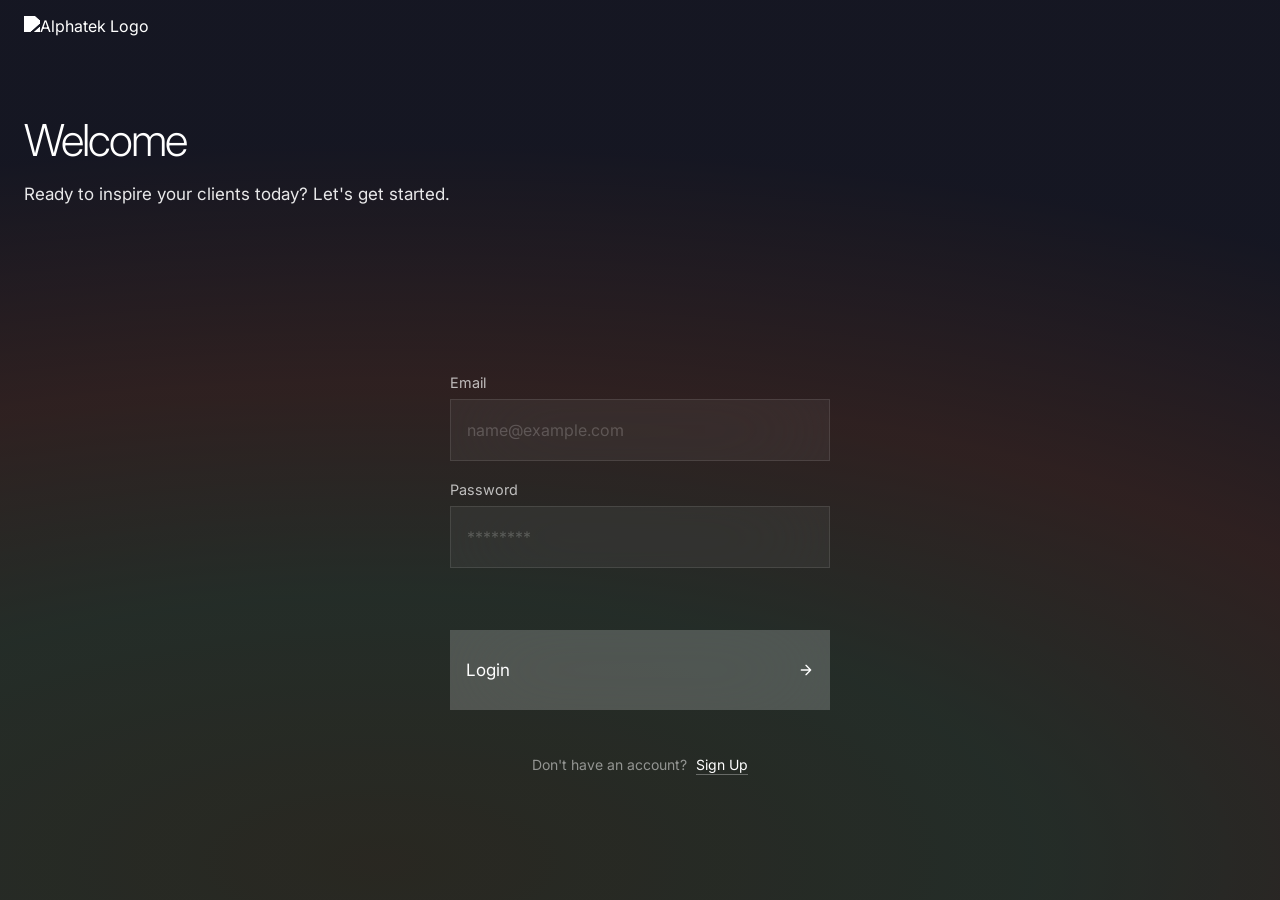
==== commit 2f3ee57d: "Refaktorisert Return To Play (RTP) modulært system og oppdatert treningsprogram-UI" ====
--- a/index.html
+++ b/index.html
@@ -1,1737 +1,75 @@
 <!DOCTYPE html>
 <html lang="sv">
+
 <head>
     <meta charset="UTF-8">
     <meta name="viewport" content="width=device-width, initial-scale=1.0">
-    <title>Inmatning - Fysiosport Rapport</title>
-    <script src="https://cdn.plot.ly/plotly-2.27.1.min.js"></script>
-    <script src="https://cdnjs.cloudflare.com/ajax/libs/xlsx/0.18.5/xlsx.full.min.js"></script>
-    <link rel="stylesheet" type="text/css" href="https://fonts.googleapis.com/css2?family=Avenir:wght@400&family=Futura:wght@400&display=swap">
-    <link rel="stylesheet" href="https://cdnjs.cloudflare.com/ajax/libs/font-awesome/6.5.1/css/all.min.css">
-    <style>
-        :root {
-            --app-primary-color: #285484;
-            --app-secondary-color: rgb(112, 188, 252);
-            --light-gray: #f8f9fa;
-            --box-background-color: #f0f2f5;
-            --medium-gray: #dee2e6;
-            --dark-gray: #495057;
-            --text-color: #212529;
-            --white: #ffffff;
-            --border-radius: 4px;
-            --box-shadow: 0 4px 12px rgba(0, 0, 0, 0.08);
-            --subtle-shadow: 0 1px 3px rgba(0,0,0,0.07);
-            --sidebar-width: 220px;
-            --ho-color: #193c64;
-            --va-color: #c8a84f;
-            --app-button-light-gradient-start: rgba(112, 188, 252, 0.8);
-            --app-button-light-gradient-end: rgba(40, 84, 132, 0.9);
-            --app-text-on-primary: #ffffff;
-        }
-        body {
-            font-family: 'Avenir', sans-serif;
-            background-color: var(--light-gray);
-            color: var(--text-color);
-            margin: 0;
-            display: flex;
-            height: 100vh;
-            overflow: hidden;
-        }
-        .app-sidebar {
-            width: var(--sidebar-width);
-            background-color: var(--box-background-color);
-            padding: 20px 15px;
-            border-right: 1px solid var(--medium-gray);
-            display: flex;
-            flex-direction: column;
-        }
-        .sidebar-header {
-             margin-bottom: 30px;
-             text-align: center;
-        }
-        .sidebar-header h2 {
-            font-size: 1.8rem;
-            color: var(--app-primary-color);
-            margin-top: 0;
-            font-weight: 400;
-        }
-        .sidebar-buttons {
-            display: flex;
-            flex-direction: column;
-            gap: 12px;
-            flex-grow: 1;
-        }
-        .app-sidebar button {
-            font-family: 'Avenir', sans-serif;
-            font-size: 0.9rem;
-            padding: 10px 15px;
-            color: var(--app-primary-color);
-            background-color: transparent;
-            border: none;
-            border-radius: var(--border-radius);
-            cursor: pointer;
-            transition: all 0.3s ease;
-            width: 100%;
-            text-align: left;
-            display: flex;
-            align-items: center;
-            gap: 10px;
-        }
-        .app-sidebar button i {
-            width: 20px;
-            text-align: center;
-            font-size: 1em;
-        }
-        .app-sidebar button:hover {
-            background-image: linear-gradient(to right, var(--app-button-light-gradient-start), var(--app-button-light-gradient-end));
-            color: var(--app-text-on-primary);
-            transform: translateY(-1px);
-        }
-        .sidebar-footer {
-            margin-top: auto;
-        }
-        .app-main-content {
-            flex-grow: 1;
-            padding: 30px 40px;
-            overflow-y: auto;
-            background-color: var(--white);
-        }
-        .report-header-main {
-            display: flex;
-            justify-content: space-between;
-            align-items: center;
-            margin-bottom: 20px;
-        }
-        .report-header-main .logo-left {
-            max-height: 50px;
-            width: auto;
-        }
-        .report-header-main .logo-right {
-            max-height: 35px;
-            width: auto;
-        }
-        .content-container {
-            max-width: 1200px;
-            margin: 0 auto;
-        }
-        h1 {
-            font-size: 2.2rem;
-            color: var(--app-primary-color);
-            margin-top: 0;
-            margin-bottom: 1em;
-            font-weight: 400;
-        }
-        h2.section-title-main {
-            font-size: 1.5rem;
-            padding-bottom: 0.4em;
-            margin-top: 1.8em;
-            margin-bottom: 1em;
-            color: var(--app-secondary-color);
-            font-weight: 400;
-        }
-        h3.test-title {
-            font-size: 1.5rem;
-            color: var(--app-primary-color);
-            font-weight: 400;
-            margin-top: 2.5em;
-            margin-bottom: 1em;
-        }
-        .personalia-section {
-            background-color: var(--box-background-color);
-            padding: 25px;
-            border-radius: var(--border-radius);
-            margin-bottom: 40px;
-        }
-        .personalia-grid {
-             display: grid;
-            grid-template-columns: repeat(auto-fit, minmax(220px, 1fr));
-            gap: 20px;
-        }
-        .dominance-section {
-            margin-top: 20px;
-            padding-top: 20px;
-            border-top: 1px solid var(--medium-gray);
-            display: flex;
-            gap: 30px;
-            flex-wrap: wrap;
-        }
-        .dominance-group {
-            display: flex;
-            flex-direction: column;
-        }
-        .dominance-group label {
-             font-size: 0.9rem;
-             margin-bottom: 8px;
-             color: var(--dark-gray);
-             font-weight: bold;
-        }
-        .radio-group {
-            display: flex;
-            gap: 15px;
-        }
-        .radio-group label {
-            font-weight: normal;
-            display: flex;
-            align-items: center;
-            gap: 5px;
-        }
-        .input-group label {
-            display: block;
-            font-size: 0.9rem;
-            margin-bottom: 5px;
-            color: var(--dark-gray);
-        }
-        .input-group input, .input-group select, .input-group textarea {
-            width: 100%;
-            padding: 10px;
-            border: 1px solid var(--medium-gray);
-            border-radius: var(--border-radius);
-            box-sizing: border-box;
-            font-family: inherit;
-            font-size: 1rem;
-        }
-        .input-group input:focus, .input-group textarea:focus {
-            outline: 2px solid var(--app-secondary-color);
-            border-color: var(--app-primary-color);
-        }
-        .test-row {
-            display: flex;
-            gap: 30px;
-            margin-bottom: 30px;
-            flex-wrap: wrap;
-            align-items: stretch;
-        }
-        .input-column {
-            flex: 1;
-            min-width: 320px;
-            display: flex;
-            flex-direction: column;
-        }
-        .input-container {
-            padding: 20px;
-            background: linear-gradient(to top right, rgb(222, 226, 230), rgb(112, 188, 252));
-            box-shadow: var(--box-shadow);
-            border-radius: var(--border-radius);
-            flex-grow: 1;
-        }
-        .comment-container {
-            background-color: var(--box-background-color);
-            padding: 15px 20px;
-            border-radius: var(--border-radius);
-            margin-top: 15px;
-            box-shadow: var(--subtle-shadow);
-        }
-        .asymmetry-display {
-            margin-bottom: 10px;
-            font-size: 0.9rem;
-        }
-        .comment-container .input-group textarea {
-            height: 50px;
-            resize: vertical;
-        }
-        .input-row {
-            display: flex;
-            justify-content: space-between;
-            align-items: baseline;
-            margin-bottom: 20px;
-            gap: 15px;
-        }
-        .input-row label {
-            font-size: 0.9rem;
-            color: var(--text-color);
-            flex-shrink: 0;
-        }
-        .input-wrapper {
-            display: flex;
-            align-items: baseline;
-            flex-grow: 1;
-            justify-content: flex-end;
-        }
-        .input-container input {
-            font-size: 1.5rem;
-            width: 100px;
-            border: none;
-            border-bottom: 1px solid rgba(0, 0, 0, 0.2);
-            border-radius: 0;
-            padding: 6px 0 4px 0;
-            text-align: center;
-            background-color: transparent;
-            color: var(--text-color);
-        }
-        .input-container input:focus {
-            outline: none;
-            border-bottom-color: var(--app-primary-color);
-        }
-        .unit-text {
-            font-size: 0.9rem;
-            color: var(--text-color);
-            margin-left: 8px;
-            width: 25px;
-            display: inline-block;
-            text-align: left;
-        }
-        .unit-text.phantom {
-            visibility: hidden;
-        }
-        .input-separator {
-            border: none;
-            border-top: 1px solid rgba(0, 0, 0, 0.1);
-            margin: 25px 0;
-        }
-        .graph-container {
-            flex: 1.5;
-            background: var(--box-background-color);
-            border-radius: var(--border-radius);
-            padding: 20px;
-            min-width: 420px;
-            display: flex;
-            flex-direction: column;
-            box-shadow: var(--subtle-shadow);
-            position: relative;
-        }
-        .graph-container h3 {
-            text-align: center;
-            color: var(--dark-gray);
-            margin-top: 0;
-            margin-bottom: 15px;
-            font-weight: 400;
-            text-transform: uppercase;
-            font-size: 1.15rem;
-        }
-        .js-plotly-plot {
-            min-height: 220px;
-            flex-grow: 1;
-        }
-        .graph-overlay-image {
-            position: absolute;
-            top: 55px;
-            left: 80%; 
-            transform: translateX(-50%); 
-            width: 80px;
-            height: auto;
-            pointer-events: none;
-            z-index: 2;
-        }
-        .graph-overlay-text {
-            position: absolute;
-            top: 140px;
-            left: 80%;
-            transform: translateX(-50%);
-            width: 100px; 
-            font-size: 12px;
-            color: var(--dark-gray);
-            text-align: center;
-            pointer-events: none;
-            z-index: 2;
-            line-height: 1.2;
-        }
-        #donut-container, #donut-container-cmj2ben, #donut-container-nordic {
-            display: flex;
-            justify-content: space-around;
-            align-items: center;
-            width: 100%;
-            flex-grow: 1;
-        }
-        .donut-wrapper {
-            display: flex;
-            flex-direction: column;
-            align-items: center;
-            flex: 1;
-            height: 100%;
-            justify-content: center;
-        }
-        .donut-wrapper .js-plotly-plot {
-            width: 120px !important;
-            height: 120px !important;
-            min-height: 120px;
-        }
-        .donut-label {
-            margin-top: 8px;
-            font-size: 0.9rem;
-            color: var(--dark-gray);
-            text-align: center;
-        }
-        .manual-measurements-grid {
-            display: grid;
-            grid-template-columns: repeat(auto-fit, minmax(250px, 1fr));
-            gap: 20px;
-        }
-        .manual-box {
-             background-color: var(--box-background-color);
-             padding: 20px;
-             border-radius: var(--border-radius);
-        }
-        .manual-box h4 {
-            margin-top: 0;
-            margin-bottom: 15px;
-            color: var(--app-primary-color);
-            font-weight: 400;
-        }
-        #manual-preview-content {
-            display: grid;
-            grid-template-columns: 1fr 1fr;
-            gap: 15px;
-            padding: 10px;
-            height: 100%;
-        }
-        .manual-preview-box {
-            background-color: #e9ecef;
-            padding: 15px;
-            border-radius: var(--border-radius);
-            text-align: center;
-            display: flex;
-            flex-direction: column;
-            justify-content: center;
-        }
-        .manual-preview-box h4 {
-            color: var(--app-primary-color);
-            margin-top: 0;
-            margin-bottom: 5px;
-            font-size: 0.9rem;
-            text-transform: uppercase;
-        }
-        .manual-preview-box p {
-            margin: 0;
-            color: var(--dark-gray);
-            font-size: 0.85rem;
-        }
-        .manual-preview-box b {
-            color: var(--text-color);
-            font-size: 1.5em;
-            display: block;
-            margin-top: 5px;
-        }
-        
-        /* Styles for test selection */
-        #test-selection-container {
-            background-color: var(--box-background-color);
-            padding: 25px;
-            border-radius: var(--border-radius);
-            margin-bottom: 40px;
-        }
-        #test-list {
-            display: grid;
-            grid-template-columns: repeat(auto-fill, minmax(250px, 1fr));
-            gap: 15px;
-            margin-bottom: 25px;
-        }
-        .test-selector-btn {
-            background-color: var(--white);
-            border: 1px solid var(--medium-gray);
-            padding: 12px 15px;
-            border-radius: var(--border-radius);
-            cursor: pointer;
-            transition: all 0.2s ease-in-out;
-            font-size: 0.95rem;
-            text-align: left;
-            position: relative;
-            box-shadow: var(--subtle-shadow);
-        }
-        .test-selector-btn:hover {
-            border-color: var(--app-primary-color);
-            transform: translateY(-2px);
-            box-shadow: var(--box-shadow);
-        }
-        .test-selector-btn[data-selected="false"] {
-            background-color: #e9ecef;
-            color: #6c757d;
-            border-color: var(--medium-gray);
-        }
-        .test-selector-btn[data-selected="false"]::after {
-            content: '\00d7'; /* Multiplication sign '×' */
-            position: absolute;
-            right: 15px;
-            top: 50%;
-            transform: translateY(-50%);
-            font-size: 1.5rem;
-            font-weight: bold;
-            color: #6c757d;
-        }
-    </style>
+    <title>Login - Alphatek Reports</title>
+    <link rel="stylesheet" type="text/css"
+        href="https://fonts.googleapis.com/css2?family=Avenir:wght@400&family=Futura:wght@400&display=swap">
+    <link rel="stylesheet" href="css/variables.css">
+    <link rel="stylesheet" href="css/login.css">
 </head>
+
 <body>
+    <div class="top-nav">
+        <div class="top-nav-logo">
+            <img src="https://storage.googleapis.com/intro_alphatek/logo.png" alt="Alphatek Logo">
+        </div>
+    </div>
+    
+    <div class="hero-section">
+        <h1>Welcome</h1>
+        <p>Ready to inspire your clients today? Let's get started.</p>
+    </div>
 
-    <aside class="app-sidebar">
-        <div class="sidebar-header">
-            <h2><i class="fas fa-bars"></i></h2>
-        </div>
-        <div>
-            <div class="sidebar-buttons">
-                <button id="import-data"><i class="fas fa-download"></i><span>Importera Data</span></button>
-                <button id="export-data"><i class="fas fa-upload"></i><span>Exportera Data</span></button>
-                <button id="clear-form"><i class="fas fa-eraser"></i><span>Töm formulär</span></button>
-            </div>
-        </div>
-        <div class="sidebar-footer">
-             <button id="pdf-preview"><i class="fas fa-file-pdf"></i><span>PDF Preview</span></button>
-        </div>
-    </aside>
-
-    <main class="app-main-content">
-        <div class="content-container">
-            <header class="report-header-main">
-                <img src="https://storage.googleapis.com/intro_alphatek/logo%20fysiosport.png" alt="Fysiosport Logo" class="logo-left">
-                <img src="https://storage.googleapis.com/intro_alphatek/Kopi%2Bav%2BLogo%2BNegative%2Bnarrow.webp" alt="Alphatek Logo" class="logo-right">
-            </header>
-            <h1>Testdata Inmatning</h1>
-            <input type="file" id="import-file-input" style="display: none;" accept=".xlsx">
-
-            <form id="input-form">
-                <h2 class="section-title-main">Personuppgifter</h2>
-                <div class="personalia-section">
-                    <div class="personalia-grid">
-                        <div class="input-group"><label for="name">Namn:</label><input type="text" id="name" placeholder="Ola Nordmann"></div>
-                        <div class="input-group"><label for="date">Datum:</label><input type="date" id="date"></div>
-                        <div class="input-group"><label for="sport">Sport/Position:</label><input type="text" id="sport" placeholder="Fotboll / Mittfältare"></div>
-                        <div class="input-group"><label for="createdBy">Skapad Av:</label><input type="text" id="createdBy" placeholder="Fysioterapeut"></div>
+    <div class="login-wrapper">
+        <div class="login-container">
+            <form id="auth-form">
+                
+                <div id="register-fields" style="display: none; opacity: 0;">
+                    <div class="form-group">
+                        <label for="name">Name / Organization</label>
+                        <input type="text" id="name" placeholder="e.g. Your Clinic or Name" class="glass-input">
                     </div>
-                    <div class="dominance-section">
-                        <div class="dominance-group">
-                            <label>Referens för asymmetri:</label>
-                            <div class="radio-group">
-                                <label><input type="radio" name="dominance_type" value="dominant" checked> Dominant sida</label>
-                                <label><input type="radio" name="dominance_type" value="injured"> Skadad sida</label>
-                            </div>
-                        </div>
-                        <div class="dominance-group">
-                            <label>Sida:</label>
-                             <div class="radio-group">
-                                <label><input type="radio" name="dominant_side" value="Vänster"> Vänster</label>
-                                <label><input type="radio" name="dominant_side" value="Höger" checked> Höger</label>
-                                <label><input type="radio" name="dominant_side" value="Ingen"> Ingen</label>
-                            </div>
-                        </div>
+                    <div class="form-group">
+                        <label for="role">Role</label>
+                        <select id="role" class="glass-input" onchange="if(this.value==='Other') { document.getElementById('role-custom').style.display = 'block'; document.getElementById('role-custom').focus(); } else { document.getElementById('role-custom').style.display = 'none'; }">
+                            <option value="Trainer" selected>Trainer</option>
+                            <option value="Therapist">Therapist</option>
+                            <option value="Other">Other / Enter manually</option>
+                        </select>
+                        <input type="text" id="role-custom" placeholder="Enter custom role..." class="glass-input" style="display:none; margin-top: 10px;">
                     </div>
                 </div>
 
-                <!-- Test Selection Screen -->
-                <div id="test-selection-container">
-                    <h2 class="section-title-main">Välj tester</h2>
-                    <div id="test-list"></div>
+                <div class="form-group">
+                    <label for="email">Email</label>
+                    <input type="email" id="email" required placeholder="name@example.com" class="glass-input">
                 </div>
+                <div class="form-group">
+                    <label for="password">Password</label>
+                    <input type="password" id="password" required placeholder="********" class="glass-input">
+                </div>
+                
+                <div id="auth-message"></div>
 
-                <!-- Test Input Sections -->
-                <div id="test-input-container">
-                    <div class="test-section" id="test-section-balance">
-                        <h3 class="test-title">1. Balans</h3>
-                        <div class="test-row">
-                            <div class="input-column">
-                                <div class="input-container">
-                                    <div class="input-row"><label>VÄ Score:</label><div class="input-wrapper"><input type="number" id="p1_g1_va_score"><span class="unit-text phantom"></span></div></div>
-                                    <div class="input-row"><label>VÄ Gen. diff:</label><div class="input-wrapper"><input type="number" step="0.01" id="p1_g1_va_diff"><span class="unit-text">cm</span></div></div>
-                                    <hr class="input-separator">
-                                    <div class="input-row"><label>HÖ Score:</label><div class="input-wrapper"><input type="number" id="p1_g1_ho_score"><span class="unit-text phantom"></span></div></div>
-                                    <div class="input-row"><label>HÖ Gen. diff:</label><div class="input-wrapper"><input type="number" step="0.01" id="p1_g1_ho_diff"><span class="unit-text">cm</span></div></div>
-                                </div>
-                                <div class="comment-container">
-                                    <div class="asymmetry-display" id="asymmetry_balance"></div>
-                                    <div class="input-group"><label for="comment_balance">Kommentar:</label><textarea id="comment_balance"></textarea></div>
-                                </div>
-                            </div>
-                            <div class="graph-container">
-                                <h3>Balans</h3>
-                                <div id="p1-chart-balance" class="js-plotly-plot"></div>
-                            </div>
-                        </div>
-                    </div>
+                <button type="submit" class="btn-primary" id="submit-btn">
+                    <span id="submit-text">Login</span>
+                    <svg width="16" height="16" viewBox="0 0 24 24" fill="none" xmlns="http://www.w3.org/2000/svg">
+                        <path d="M5 12H19M19 12L12 5M19 12L12 19" stroke="white" stroke-width="2" stroke-linecap="round" stroke-linejoin="round"/>
+                    </svg>
+                </button>
+            </form>
+            
+            <div class="toggle-auth">
+                <span id="toggle-text">Don't have an account?</span>
+                <a id="toggle-btn">Sign Up</a>
+            </div>
+        </div>
+    </div>
 
-                    <div class="test-section" id="test-section-cmj">
-                        <h3 class="test-title">2. Max Hopp CMJ</h3>
-                        <div class="test-row">
-                            <div class="input-column">
-                                <div class="input-container">
-                                    <div class="input-row"><label>VÄ Hopp 1:</label><div class="input-wrapper"><input type="number" id="p1_g2_va_1"><span class="unit-text">cm</span></div></div>
-                                    <div class="input-row"><label>VÄ Hopp 2:</label><div class="input-wrapper"><input type="number" id="p1_g2_va_2"><span class="unit-text">cm</span></div></div>
-                                    <div class="input-row"><label>VÄ Hopp 3:</label><div class="input-wrapper"><input type="number" id="p1_g2_va_3"><span class="unit-text">cm</span></div></div>
-                                    <hr class="input-separator">
-                                    <div class="input-row"><label>HÖ Hopp 1:</label><div class="input-wrapper"><input type="number" id="p1_g2_ho_1"><span class="unit-text">cm</span></div></div>
-                                    <div class="input-row"><label>HÖ Hopp 2:</label><div class="input-wrapper"><input type="number" id="p1_g2_ho_2"><span class="unit-text">cm</span></div></div>
-                                    <div class="input-row"><label>HÖ Hopp 3:</label><div class="input-wrapper"><input type="number" id="p1_g2_ho_3"><span class="unit-text">cm</span></div></div>
-                                </div>
-                                <div class="comment-container">
-                                    <div class="asymmetry-display" id="asymmetry_cmj"></div>
-                                    <div class="input-group"><label for="comment_cmj">Kommentar:</label><textarea id="comment_cmj"></textarea></div>
-                                </div>
-                            </div>
-                            <div class="graph-container">
-                                <h3>Max Hopp CMJ</h3>
-                                <div id="p1-chart-cmj" class="js-plotly-plot"></div>
-                            </div>
-                        </div>
-                    </div>
+    <script type="module" src="js/auth.js"></script>
+</body>
 
-                    <div class="test-section" id="test-section-tia">
-                        <h3 class="test-title">3. Repeterade Hopp (TIA)</h3>
-                        <div class="test-row">
-                            <div class="input-column">
-                                <div class="input-container">
-                                    <div class="input-row"><label>VÄ Gen. hopphöjd:</label><div class="input-wrapper"><input type="number" step="0.1" id="p1_g3_va_jump"><span class="unit-text">cm</span></div></div>
-                                    <div class="input-row"><label>VÄ GCT:</label><div class="input-wrapper"><input type="number" step="0.01" id="p1_g3_va_gct"><span class="unit-text">s</span></div></div>
-                                    <hr class="input-separator">
-                                    <div class="input-row"><label>HÖ Gen. hopphöjd:</label><div class="input-wrapper"><input type="number" step="0.1" id="p1_g3_ho_jump"><span class="unit-text">cm</span></div></div>
-                                    <div class="input-row"><label>HÖ GCT:</label><div class="input-wrapper"><input type="number" step="0.01" id="p1_g3_ho_gct"><span class="unit-text">s</span></div></div>
-                                </div>
-                                <div class="comment-container">
-                                    <div class="asymmetry-display" id="asymmetry_tia"></div>
-                                    <div class="input-group"><label for="comment_tia">Kommentar:</label><textarea id="comment_tia"></textarea></div>
-                                </div>
-                            </div>
-                            <div class="graph-container">
-                                <h3>Repeterade Hopp (TIA)</h3>
-                                <div id="p1-chart-tia" class="js-plotly-plot"></div>
-                            </div>
-                        </div>
-                    </div>
-
-                    <div class="test-section" id="test-section-sidehop">
-                        <h3 class="test-title">4. Sidhopp (TIA)</h3>
-                        <div class="test-row">
-                            <div class="input-column">
-                                <div class="input-container">
-                                    <div class="input-row"><label>VÄ Antal:</label><div class="input-wrapper"><input type="number" id="p1_g4_va_count"><span class="unit-text">st</span></div></div>
-                                    <hr class="input-separator">
-                                    <div class="input-row"><label>HÖ Antal:</label><div class="input-wrapper"><input type="number" id="p1_g4_ho_count"><span class="unit-text">st</span></div></div>
-                                </div>
-                                <div class="comment-container">
-                                    <div class="asymmetry-display" id="asymmetry_sidehop"></div>
-                                    <div class="input-group"><label for="comment_sidehop">Kommentar:</label><textarea id="comment_sidehop"></textarea></div>
-                                </div>
-                            </div>
-                            <div class="graph-container">
-                                <h3>Sidhopp (TIA)</h3>
-                                <div id="p1-chart-sidehop" class="js-plotly-plot"></div>
-                            </div>
-                        </div>
-                    </div>
-
-                    <div class="test-section" id="test-section-squat">
-                        <h3 class="test-title">5. Squat Analytics</h3>
-                        <div class="test-row">
-                            <div class="input-column">
-                                 <div class="input-container">
-                                    <div class="input-row"><label>Försök 1:</label><div class="input-wrapper"><input type="number" id="p1_g5_attempt_1"><span class="unit-text">%</span></div></div>
-                                    <div class="input-row"><label>Försök 2:</label><div class="input-wrapper"><input type="number" id="p1_g5_attempt_2"><span class="unit-text">%</span></div></div>
-                                    <div class="input-row"><label>Försök 3:</label><div class="input-wrapper"><input type="number" id="p1_g5_attempt_3"><span class="unit-text">%</span></div></div>
-                                </div>
-                                <div class="comment-container">
-                                     <div class="input-group"><label for="comment_squat">Kommentar:</label><textarea id="comment_squat"></textarea></div>
-                                </div>
-                            </div>
-                            <div class="graph-container">
-                                <h3>Squat Analytics</h3>
-                                <div id="donut-container">
-                                    <div class="donut-wrapper">
-                                        <div id="p1-chart-donut-1" class="js-plotly-plot"></div>
-                                        <p class="donut-label">Försök 1</p>
-                                    </div>
-                                    <div class="donut-wrapper">
-                                        <div id="p1-chart-donut-2" class="js-plotly-plot"></div>
-                                        <p class="donut-label">Försök 2</p>
-                                    </div>
-                                    <div class="donut-wrapper">
-                                        <div id="p1-chart-donut-3" class="js-plotly-plot"></div>
-                                        <p class="donut-label">Försök 3</p>
-                                    </div>
-                                </div>
-                            </div>
-                        </div>
-                    </div>
-
-                    <div class="test-section" id="test-section-repeated_bilateral">
-                        <h3 class="test-title">6. Repeated Jumps (Två Ben)</h3>
-                        <div class="test-row">
-                            <div class="input-column">
-                                <div class="input-container">
-                                    <div class="input-row"><label>Gen. hopphöjd:</label><div class="input-wrapper"><input type="number" step="0.1" id="p1_g6_avg_height"><span class="unit-text">cm</span></div></div>
-                                    <div class="input-row"><label>Gen. GCT:</label><div class="input-wrapper"><input type="number" step="0.01" id="p1_g6_avg_gct"><span class="unit-text">s</span></div></div>
-                                </div>
-                                <div class="comment-container">
-                                    <div class="input-group"><label for="comment_repeated_bilateral">Kommentar:</label><textarea id="comment_repeated_bilateral"></textarea></div>
-                                </div>
-                            </div>
-                            <div class="graph-container">
-                                <h3>Repeated Jumps (Två Ben)</h3>
-                                <div id="p1-chart-repeated-bilateral" class="js-plotly-plot"></div>
-                            </div>
-                        </div>
-                    </div>
-
-                    <div class="test-section" id="test-section-cmj2ben">
-                        <h3 class="test-title">7. CMJ (TOV) Två Ben</h3>
-                        <div class="test-row">
-                            <div class="input-column">
-                                <div class="input-container">
-                                    <div class="input-row"><label>Försök 1:</label><div class="input-wrapper"><input type="number" id="p1_g7_attempt_1"><span class="unit-text">cm</span></div></div>
-                                    <div class="input-row"><label>Försök 2:</label><div class="input-wrapper"><input type="number" id="p1_g7_attempt_2"><span class="unit-text">cm</span></div></div>
-                                    <div class="input-row"><label>Försök 3:</label><div class="input-wrapper"><input type="number" id="p1_g7_attempt_3"><span class="unit-text">cm</span></div></div>
-                                </div>
-                                <div class="comment-container">
-                                    <div class="input-group"><label for="comment_cmj2ben">Kommentar:</label><textarea id="comment_cmj2ben"></textarea></div>
-                                </div>
-                            </div>
-                            <div class="graph-container">
-                                <h3>CMJ (TOV) Två Ben</h3>
-                                <div id="donut-container-cmj2ben">
-                                     <div class="donut-wrapper">
-                                        <div id="p1-chart-donut-cmj2ben-1" class="js-plotly-plot"></div>
-                                        <p class="donut-label">Försök 1</p>
-                                    </div>
-                                    <div class="donut-wrapper">
-                                        <div id="p1-chart-donut-cmj2ben-2" class="js-plotly-plot"></div>
-                                        <p class="donut-label">Försök 2</p>
-                                    </div>
-                                    <div class="donut-wrapper">
-                                        <div id="p1-chart-donut-cmj2ben-3" class="js-plotly-plot"></div>
-                                        <p class="donut-label">Försök 3</p>
-                                    </div>
-                                </div>
-                            </div>
-                        </div>
-                    </div>
-                    
-                    <div class="test-section" id="test-section-hipthrust">
-                        <h3 class="test-title">8. Hip Thrusters Pull</h3>
-                        <div class="test-row">
-                            <div class="input-column">
-                                <div class="input-container">
-                                    <div class="input-row"><label>Hip Thrust VÄ:</label><div class="input-wrapper"><input type="number" step="0.1" id="p2_g1_va"><span class="unit-text">kg</span></div></div>
-                                    <div class="input-row"><label>Hip Thrust HÖ:</label><div class="input-wrapper"><input type="number" step="0.1" id="p2_g1_ho"><span class="unit-text">kg</span></div></div>
-                                    <hr class="input-separator">
-                                    <div class="input-row"><label>Två ben (Djur):</label><div class="input-wrapper"><input type="number" step="0.1" id="p2_g1_tva"><span class="unit-text">kg</span></div></div>
-                                </div>
-                                <div class="comment-container">
-                                    <div class="asymmetry-display" id="asymmetry_hipthrust"></div>
-                                    <div class="input-group"><label for="comment_hipthrust">Kommentar:</label><textarea id="comment_hipthrust"></textarea></div>
-                                </div>
-                            </div>
-                            <div class="graph-container">
-                                <h3>Hip Thrusters Pull</h3>
-                                <div id="p2-chart-hipthrust" class="js-plotly-plot"></div>
-                                <img id="overlay-image-hipthrust" src="" class="graph-overlay-image" alt="Animal">
-                                <div id="overlay-text-hipthrust" class="graph-overlay-text"></div>
-                            </div>
-                        </div>
-                    </div>
-
-                    <div class="test-section" id="test-section-quads">
-                        <h3 class="test-title">9. Quadriceps Isometrisk Styrka</h3>
-                        <div class="test-row">
-                            <div class="input-column">
-                                <div class="input-container">
-                                    <div class="input-row"><label>Quadriceps VÄ:</label><div class="input-wrapper"><input type="number" step="0.1" id="p2_g2_va"><span class="unit-text">kg</span></div></div>
-                                    <hr class="input-separator">
-                                    <div class="input-row"><label>Quadriceps HÖ:</label><div class="input-wrapper"><input type="number" step="0.1" id="p2_g2_ho"><span class="unit-text">kg</span></div></div>
-                                </div>
-                                <div class="comment-container">
-                                    <div class="asymmetry-display" id="asymmetry_quads"></div>
-                                    <div class="input-group"><label for="comment_quads">Kommentar:</label><textarea id="comment_quads"></textarea></div>
-                                </div>
-                            </div>
-                            <div class="graph-container">
-                                <h3>Quadriceps Isometrisk Styrka</h3>
-                                <div id="p2-chart-quads" class="js-plotly-plot"></div>
-                            </div>
-                        </div>
-                    </div>
-
-                    <div class="test-section" id="test-section-staticsquat-handdrag">
-                        <h3 class="test-title">10. Static Squat Pull - Handdrag</h3>
-                        <div class="test-row">
-                            <div class="input-column">
-                                <div class="input-container">
-                                    <div class="input-row"><label>VÄ:</label><div class="input-wrapper"><input type="number" step="0.1" id="p2_g3_va"><span class="unit-text">kg</span></div></div>
-                                    <div class="input-row"><label>HÖ:</label><div class="input-wrapper"><input type="number" step="0.1" id="p2_g3_ho"><span class="unit-text">kg</span></div></div>
-                                    <hr class="input-separator">
-                                    <div class="input-row"><label>Två ben (Djur):</label><div class="input-wrapper"><input type="number" step="0.1" id="p2_g3_tva"><span class="unit-text">kg</span></div></div>
-                                </div>
-                                <div class="comment-container">
-                                     <div class="asymmetry-display" id="asymmetry_squat_pull_handdrag"></div>
-                                    <div class="input-group"><label for="comment_squat_pull_handdrag">Kommentar:</label><textarea id="comment_squat_pull_handdrag"></textarea></div>
-                                </div>
-                            </div>
-                            <div class="graph-container">
-                                <h3>Static Squat Pull - Handdrag</h3>
-                                <div id="p2-chart-squat-handdrag" class="js-plotly-plot"></div>
-                                <img id="overlay-image-squat-handdrag" src="" class="graph-overlay-image" alt="Animal">
-                                <div id="overlay-text-squat-handdrag" class="graph-overlay-text"></div>
-                            </div>
-                        </div>
-                    </div>
-
-                    <div class="test-section" id="test-section-staticsquat-hoftrem">
-                        <h3 class="test-title">11. Static Squat Pull - Höftrem</h3>
-                        <div class="test-row">
-                            <div class="input-column">
-                                <div class="input-container">
-                                    <div class="input-row"><label>VÄ:</label><div class="input-wrapper"><input type="number" step="0.1" id="p2_g4_va"><span class="unit-text">kg</span></div></div>
-                                    <div class="input-row"><label>HÖ:</label><div class="input-wrapper"><input type="number" step="0.1" id="p2_g4_ho"><span class="unit-text">kg</span></div></div>
-                                    <hr class="input-separator">
-                                    <div class="input-row"><label>Två ben (Djur):</label><div class="input-wrapper"><input type="number" step="0.1" id="p2_g4_tva"><span class="unit-text">kg</span></div></div>
-                                </div>
-                                <div class="comment-container">
-                                     <div class="asymmetry-display" id="asymmetry_squat_pull_hoftrem"></div>
-                                    <div class="input-group"><label for="comment_squat_pull_hoftrem">Kommentar:</label><textarea id="comment_squat_pull_hoftrem"></textarea></div>
-                                </div>
-                            </div>
-                            <div class="graph-container">
-                                <h3>Static Squat Pull - Höftrem</h3>
-                                <div id="p2-chart-squat-hoftrem" class="js-plotly-plot"></div>
-                                <img id="overlay-image-squat-hoftrem" src="" class="graph-overlay-image" alt="Animal">
-                                <div id="overlay-text-squat-hoftrem" class="graph-overlay-text"></div>
-                            </div>
-                        </div>
-                    </div>
-                    
-                    <div class="test-section" id="test-section-hamstring">
-                        <h3 class="test-title">12. Hamstring Isometrisk Styrka</h3>
-                        <div class="test-row">
-                            <div class="input-column">
-                                <div class="input-container">
-                                    <div class="input-row"><label>Hamstring VÄ:</label><div class="input-wrapper"><input type="number" step="0.1" id="p2_g5_va"><span class="unit-text">N</span></div></div>
-                                     <hr class="input-separator">
-                                    <div class="input-row"><label>Hamstring HÖ:</label><div class="input-wrapper"><input type="number" step="0.1" id="p2_g5_ho"><span class="unit-text">N</span></div></div>
-                                </div>
-                                <div class="comment-container">
-                                    <div class="asymmetry-display" id="asymmetry_hamstring"></div>
-                                    <div class="input-group"><label for="comment_hamstring">Kommentar:</label><textarea id="comment_hamstring"></textarea></div>
-                                </div>
-                            </div>
-                            <div class="graph-container">
-                                <h3>Hamstring Isometrisk Styrka</h3>
-                                <div id="p2-chart-hamstring" class="js-plotly-plot"></div>
-                            </div>
-                        </div>
-                    </div>
-
-                     <div class="test-section" id="test-section-nordic-hamstring">
-                        <h3 class="test-title">13. Nordic Hamstrings</h3>
-                        <div class="test-row">
-                            <div class="input-column">
-                                 <div class="input-container">
-                                    <div class="input-row"><label>Försök 1:</label><div class="input-wrapper"><input type="number" id="p2_g6_attempt_1"><span class="unit-text">N</span></div></div>
-                                    <div class="input-row"><label>Försök 2:</label><div class="input-wrapper"><input type="number" id="p2_g6_attempt_2"><span class="unit-text">N</span></div></div>
-                                    <div class="input-row"><label>Försök 3:</label><div class="input-wrapper"><input type="number" id="p2_g6_attempt_3"><span class="unit-text">N</span></div></div>
-                                </div>
-                                <div class="comment-container">
-                                     <div class="input-group"><label for="comment_nordic_hamstring">Kommentar:</label><textarea id="comment_nordic_hamstring"></textarea></div>
-                                </div>
-                            </div>
-                            <div class="graph-container">
-                                <h3>Nordic Hamstrings</h3>
-                                <div id="donut-container-nordic">
-                                     <div class="donut-wrapper">
-                                        <div id="p2-chart-donut-nordic-1" class="js-plotly-plot"></div>
-                                        <p class="donut-label">Försök 1</p>
-                                    </div>
-                                    <div class="donut-wrapper">
-                                        <div id="p2-chart-donut-nordic-2" class="js-plotly-plot"></div>
-                                        <p class="donut-label">Försök 2</p>
-                                    </div>
-                                    <div class="donut-wrapper">
-                                        <div id="p2-chart-donut-nordic-3" class="js-plotly-plot"></div>
-                                        <p class="donut-label">Försök 3</p>
-                                    </div>
-                                </div>
-                            </div>
-                        </div>
-                    </div>
-
-                    <div class="test-section" id="test-section-manual">
-                        <h3 class="test-title">14. Manuella Mätningar</h3>
-                         <div class="test-row">
-                            <div class="input-column">
-                                <div class="input-container">
-                                    <div class="manual-measurements-grid">
-                                        <div class="manual-box">
-                                            <h4>Static Row Pull</h4>
-                                            <div class="input-group"><label>Tare (N):</label><input type="number" id="p2_text_srp_tare"></div>
-                                            <div class="input-group"><label>Force (N):</label><input type="number" id="p2_text_srp_force"></div>
-                                        </div>
-                                        <div class="manual-box">
-                                            <h4>Squat Power to Speed</h4>
-                                            <div class="input-group"><label>Vikt (kg):</label><input type="number" id="p2_text_spts_kg"></div>
-                                        </div>
-                                        <div class="manual-box">
-                                            <h4>Max Press Push Up</h4>
-                                            <div class="input-group"><label>Tare (N):</label><input type="number" id="p2_text_mpu_tare"></div>
-                                            <div class="input-group"><label>Force (N):</label><input type="number" id="p2_text_mpu_force"></div>
-                                        </div>
-                                        <div class="manual-box">
-                                            <h4>Blaze Pod Challenge</h4>
-                                            <div class="input-group"><label>Antal träffar:</label><input type="number" id="p2_text_bpc_hits"></div>
-                                        </div>
-                                    </div>
-                                </div>
-                            </div>
-                            <div class="graph-container">
-                                <h3>Manuella Mätningar</h3>
-                                <div id="manual-preview-content"></div>
-                            </div>
-                        </div>
-                    </div>
-                </div>
-            </form>
-        </div>
-    </main>
-
-    <script>
-        // --- CONFIGURATION ---
-        const allTests = [
-            { id: 'balance', name: '1. Balans' },
-            { id: 'cmj', name: '2. Max Hopp CMJ' },
-            { id: 'tia', name: '3. Repeterade Hopp (TIA)' },
-            { id: 'sidehop', name: '4. Sidhopp (TIA)' },
-            { id: 'squat', name: '5. Squat Analytics' },
-            { id: 'repeated_bilateral', name: '6. Repeated Jumps (Två Ben)' },
-            { id: 'cmj2ben', name: '7. CMJ (TOV) Två Ben' },
-            { id: 'hipthrust', name: '8. Hip Thrusters Pull' },
-            { id: 'quads', name: '9. Quadriceps Isometrisk Styrka' },
-            { id: 'staticsquat-handdrag', name: '10. Static Squat Pull - Handdrag' },
-            { id: 'staticsquat-hoftrem', name: '11. Static Squat Pull - Höftrem' },
-            { id: 'hamstring', name: '12. Hamstring Isometrisk Styrka' },
-            { id: 'nordic-hamstring', name: '13. Nordic Hamstrings' },
-            { id: 'manual', name: '14. Manuella Mätningar' }
-        ];
-
-        // --- UTILITY FUNCTIONS ---
-        const plotlyConfig = { responsive: true, displaylogo: false, modeBarButtonsToRemove: ['sendDataToCloud', 'lasso2d', 'select2d', 'autoScale2d', 'hoverClosestCartesian', 'hoverCompareCartesian', 'toggleSpikelines'] };
-        function hexToRgba(hex, alpha) { hex = hex.replace('#', ''); const r = parseInt(hex.substring(0, 2), 16); const g = parseInt(hex.substring(2, 4), 16); const b = parseInt(hex.substring(4, 6), 16); return `rgba(${r}, ${g}, ${b}, ${alpha})`; }
-
-        // --- ANIMAL LOGIC ---
-        function getAnimalForWeight(weight) {
-            const baseUrl = "https://storage.googleapis.com/intro_alphatek/animals/";
-            if (weight <= 66.2) return { name: "Koala", url: baseUrl + "Koala.png" };
-            if (weight <= 99.5) return { name: "Dog", url: baseUrl + "Dog.png" };
-            if (weight <= 132.8) return { name: "Kangaroo", url: baseUrl + "Kangaroo.png" };
-            if (weight <= 166.2) return { name: "Gazelle", url: baseUrl + "Gazelle.png" };
-            if (weight <= 199.5) return { name: "Jaguar", url: baseUrl + "Jaguar.png" };
-            if (weight <= 232.8) return { name: "Panda", url: baseUrl + "Panda.png" };
-            if (weight <= 266.2) return { name: "Wild Hog", url: baseUrl + "Wild%20Hog.png" };
-            if (weight <= 299.5) return { name: "Lion", url: baseUrl + "Lion.png" };
-            if (weight <= 332.8) return { name: "Tiger", url: baseUrl + "Tiger.png" };
-            if (weight <= 366.2) return { name: "Gorilla", url: baseUrl + "Gorilla.png" };
-            if (weight <= 399.5) return { name: "Anaconda", url: baseUrl + "Anaconda(1).png" };
-            if (weight <= 432.8) return { name: "Alligator", url: baseUrl + "Alligator.png" };
-            if (weight <= 466.2) return { name: "Grizzly", url: baseUrl + "Grizzly.png" };
-            if (weight <= 499.5) return { name: "Polar Bear", url: baseUrl + "Polar%20Bear.png" };
-            return { name: "The Beast", url: baseUrl + "the_beast.png" };
-        }
-
-        function updateAnimalOverlay(weight, imageElementId, textElementId) {
-            const imageElement = document.getElementById(imageElementId);
-            const textElement = document.getElementById(textElementId);
-            if (!imageElement || !textElement) return;
-            
-            if (weight && weight > 0) {
-                const animal = getAnimalForWeight(weight);
-                imageElement.src = animal.url;
-                textElement.innerHTML = `Du drar ${weight.toFixed(1)} kg<br>Du är en ${animal.name}!`;
-                imageElement.style.display = 'block';
-                textElement.style.display = 'block';
-            } else {
-                imageElement.style.display = 'none';
-                textElement.style.display = 'none';
-            }
-        }
-
-        // --- CHART CREATION FUNCTIONS ---
-         function createPairedBarChart(config) {
-            const vaColorHex = getComputedStyle(document.documentElement).getPropertyValue('--va-color').trim();
-            const hoColorHex = getComputedStyle(document.documentElement).getPropertyValue('--ho-color').trim();
-            const leftColorRgba = hexToRgba(vaColorHex, 0.8);
-            const rightColorRgba = hexToRgba(hoColorHex, 0.8);
-            const darkGrayColor = getComputedStyle(document.documentElement).getPropertyValue('--dark-gray').trim();
-            const whiteColor = getComputedStyle(document.documentElement).getPropertyValue('--white').trim();
-
-            const labels = config.data.map(d => d.name);
-            const va_y1 = config.data.map(d => d.yaxis !== 'y2' ? d.va : null);
-            const ho_y1 = config.data.map(d => d.yaxis !== 'y2' ? d.ho : null);
-            const text_va_y1 = config.data.map(d => d.yaxis !== 'y2' ? d.va.toFixed(d.decimals ?? 1) : null);
-            const text_ho_y1 = config.data.map(d => d.yaxis !== 'y2' ? d.ho.toFixed(d.decimals ?? 1) : null);
-            
-            const va_y2 = config.data.map(d => d.yaxis === 'y2' ? d.va : null);
-            const ho_y2 = config.data.map(d => d.yaxis === 'y2' ? d.ho : null);
-            const text_va_y2 = config.data.map(d => d.yaxis === 'y2' ? d.va.toFixed(d.decimals ?? 1) : null);
-            const text_ho_y2 = config.data.map(d => d.yaxis === 'y2' ? d.ho.toFixed(d.decimals ?? 1) : null);
-
-            let max_y1 = Math.max(...va_y1.filter(v => v !== null), ...ho_y1.filter(v => v !== null), 0);
-            let max_y2 = Math.max(...va_y2.filter(v => v !== null), ...ho_y2.filter(v => v !== null), 0);
-
-            const traces = [
-                { type: 'bar', name: 'VÄ', x: labels, y: va_y1, marker: { color: leftColorRgba }, text: text_va_y1, textposition: 'inside', insidetextanchor: 'middle', textfont: { color: whiteColor }, hoverinfo: 'none', yaxis: 'y' },
-                { type: 'bar', name: 'HÖ', x: labels, y: ho_y1, marker: { color: rightColorRgba }, text: text_ho_y1, textposition: 'inside', insidetextanchor: 'middle', textfont: { color: whiteColor }, hoverinfo: 'none', yaxis: 'y' },
-            ];
-
-            if (config.y2Title) {
-                traces.push({ type: 'bar', name: 'VÄ (y2)', x: labels, y: va_y2, marker: { color: leftColorRgba }, text: text_va_y2, textposition: 'inside', insidetextanchor: 'middle', textfont: { color: whiteColor }, hoverinfo: 'none', yaxis: 'y2', showlegend: false });
-                traces.push({ type: 'bar', name: 'HÖ (y2)', x: labels, y: ho_y2, marker: { color: rightColorRgba }, text: text_ho_y2, textposition: 'inside', insidetextanchor: 'middle', textfont: { color: whiteColor }, hoverinfo: 'none', yaxis: 'y2', showlegend: false });
-            }
-
-            const layout = {
-                barmode: 'group',
-                font: { color: darkGrayColor, family: 'Avenir, sans-serif' },
-                yaxis: { title: config.y1Title, range: [0, max_y1 > 0 ? max_y1 * 1.25 : 10], showgrid: false, zeroline: false },
-                xaxis: { showgrid: false, zeroline: false, showline: false, fixedrange: true, categoryorder: 'array', categoryarray: labels },
-                paper_bgcolor: 'rgba(0,0,0,0)', plot_bgcolor: 'rgba(0,0,0,0)',
-                legend: { orientation: "h", yanchor: "bottom", y: 1.02, xanchor: "center", x: 0.5 },
-                margin: { l: 50, r: config.y2Title ? 65 : 25, b: 40, t: 35, pad: 5 },
-                bargap: 0.4,
-                bargroupgap: 0.1
-            };
-            
-            if (config.hasOverlay) {
-                layout.xaxis.domain = [0, 0.7]; 
-            }
-            
-            if (config.y2Title) {
-                layout.yaxis2 = { title: config.y2Title, overlaying: 'y', side: 'right', showgrid: false, zeroline: false, showline: false, range: [0, max_y2 > 0 ? max_y2 * 1.25 : 1] };
-            }
-
-            return { data: traces, layout: layout };
-        }
-        
-        function createSingleBarChart(config) {
-            const primaryColorHex = getComputedStyle(document.documentElement).getPropertyValue('--app-primary-color').trim();
-            const primaryColorRgba = hexToRgba(primaryColorHex, 0.8);
-            const darkGrayColor = getComputedStyle(document.documentElement).getPropertyValue('--dark-gray').trim();
-            const whiteColor = getComputedStyle(document.documentElement).getPropertyValue('--white').trim();
-
-            const labels = config.data.map(d => d.name);
-            const y1_vals = config.data.map(d => d.yaxis !== 'y2' ? d.val : null);
-            const y2_vals = config.data.map(d => d.yaxis === 'y2' ? d.val : null);
-            const y1_texts = config.data.map(d => d.yaxis !== 'y2' ? d.val.toFixed(d.decimals ?? 1) : null);
-            const y2_texts = config.data.map(d => d.yaxis === 'y2' ? d.val.toFixed(d.decimals ?? 1) : null);
-
-            let max_y1 = Math.max(...y1_vals.filter(v => v !== null), 0);
-            let max_y2 = Math.max(...y2_vals.filter(v => v !== null), 0);
-            
-            const traces = [
-                { type: 'bar', name: config.y1Title, x: labels, y: y1_vals, marker: { color: primaryColorRgba }, text: y1_texts, textposition: 'inside', insidetextanchor: 'middle', textfont: { color: whiteColor }, hoverinfo: 'none', yaxis: 'y' },
-            ];
-            
-            if (config.y2Title) {
-                traces.push({ type: 'bar', name: config.y2Title, x: labels, y: y2_vals, marker: { color: primaryColorRgba }, text: y2_texts, textposition: 'inside', insidetextanchor: 'middle', textfont: { color: whiteColor }, hoverinfo: 'none', yaxis: 'y2' });
-            }
-
-            const layout = {
-                barmode: 'group',
-                showlegend: false,
-                font: { color: darkGrayColor, family: 'Avenir, sans-serif' },
-                yaxis: { title: config.y1Title, range: [0, max_y1 > 0 ? max_y1 * 1.25 : 10], showgrid: false, zeroline: false },
-                xaxis: { showgrid: false, zeroline: false, showline: false, fixedrange: true, categoryorder: 'array', categoryarray: labels },
-                paper_bgcolor: 'rgba(0,0,0,0)', plot_bgcolor: 'rgba(0,0,0,0)',
-                margin: { l: 50, r: config.y2Title ? 65 : 25, b: 40, t: 35, pad: 5 },
-            };
-
-            if (config.y2Title) {
-                layout.yaxis2 = { title: config.y2Title, overlaying: 'y', side: 'right', showgrid: false, zeroline: false, showline: false, range: [0, max_y2 > 0 ? max_y2 * 1.25 : 1] };
-            }
-
-            return { data: traces, layout: layout };
-        }
-
-        function createSingleDonutChart(value, displayType = 'percent') {
-            const primaryColor = getComputedStyle(document.documentElement).getPropertyValue('--app-primary-color').trim();
-            const primaryColorRgba = hexToRgba(primaryColor, 0.8);
-            const emptyColorRgba = 'rgba(222, 226, 230, 0.8)';
-            const darkGrayColor = getComputedStyle(document.documentElement).getPropertyValue('--dark-gray').trim();
-
-            let data;
-            let text = `${value}`;
-
-            if (displayType === 'percent') {
-                 const barWidth = 360 * (value / 100);
-                 data = [
-                    { type: "barpolar", r: [100], theta: [0], width: [360], marker: { color: emptyColorRgba }, hoverinfo: "none", layer: 'below' },
-                    { type: "barpolar", r: [100], theta: [barWidth / 2], width: [barWidth], marker: { color: primaryColorRgba }, hoverinfo: "none" }
-                ];
-            } else { // 'value'
-                 data = [
-                    { type: "pie", values: [100], hole: 0.7, marker: { colors: [primaryColorRgba] }, 
-                      textinfo: "none", hoverinfo: "none", sort: false }
-                ];
-            }
-
-            const layout = {
-                showlegend: false,
-                paper_bgcolor: 'rgba(0,0,0,0)', plot_bgcolor: 'rgba(0,0,0,0)',
-                margin: { t: 5, b: 5, l: 5, r: 5 },
-                polar: {
-                    hole: 0.7, barmode: 'overlay',
-                    radialaxis: { visible: false, range: [0, 100] },
-                    angularaxis: { rotation: 90, direction: "clockwise", visible: false }
-                },
-                annotations: [{
-                    font: { size: 24, color: darkGrayColor, weight: 'bold' }, showarrow: false,
-                    text: text, x: 0.5, y: 0.5, xanchor: 'center', yanchor: 'middle'
-                }]
-            };
-            return { data, layout };
-        }
-
-        // --- CORE LOGIC ---
-        let saveTimeout;
-        const saveData = () => {
-             clearTimeout(saveTimeout);
-             saveTimeout = setTimeout(() => {
-                 const data = collectDataFromForm();
-                 localStorage.setItem('fysiosportData', JSON.stringify(data));
-             }, 500); // Debounce time in ms
-        };
-
-        function collectDataFromForm() {
-            const getNum = (id) => parseFloat(document.getElementById(id).value) || 0;
-            const getText = (id) => document.getElementById(id).value;
-            const getRadio = (name) => document.querySelector(`input[name="${name}"]:checked`)?.value;
-            const getAsymmetry = (id) => {
-                const el = document.getElementById(id);
-                return el ? parseFloat(el.dataset.asymmetryValue) || 0 : 0;
-            };
-
-            return {
-                patientInfo: {
-                    name: getText('name'),
-                    date: getText('date'),
-                    sportPosition: getText('sport'),
-                    createdBy: getText('createdBy'),
-                    dominantSideType: getRadio('dominance_type'),
-                    dominantSide: getRadio('dominant_side'),
-                },
-                page1: {
-                    balance: { leftScore: getNum('p1_g1_va_score'), rightScore: getNum('p1_g1_ho_score'), leftDiff: getNum('p1_g1_va_diff'), rightDiff: getNum('p1_g1_ho_diff'), comment: getText('comment_balance'), asymmetryPercent: getAsymmetry('asymmetry_balance') },
-                    cmj: { vaJumps: [getNum('p1_g2_va_1'), getNum('p1_g2_va_2'), getNum('p1_g2_va_3')], hoJumps: [getNum('p1_g2_ho_1'), getNum('p1_g2_ho_2'), getNum('p1_g2_ho_3')], comment: getText('comment_cmj'), asymmetryPercent: getAsymmetry('asymmetry_cmj') },
-                    tia: { leftJump: getNum('p1_g3_va_jump'), rightJump: getNum('p1_g3_ho_jump'), leftGct: getNum('p1_g3_va_gct'), rightGct: getNum('p1_g3_ho_gct'), comment: getText('comment_tia'), asymmetryPercent: getAsymmetry('asymmetry_tia') },
-                    sidehop: { leftCount: getNum('p1_g4_va_count'), rightCount: getNum('p1_g4_ho_count'), comment: getText('comment_sidehop'), asymmetryPercent: getAsymmetry('asymmetry_sidehop') },
-                    squatAnalytics: { attempt1: getNum('p1_g5_attempt_1'), attempt2: getNum('p1_g5_attempt_2'), attempt3: getNum('p1_g5_attempt_3'), comment: getText('comment_squat') },
-                    repeatedBilateral: { avgHeight: getNum('p1_g6_avg_height'), avgGct: getNum('p1_g6_avg_gct'), comment: getText('comment_repeated_bilateral') },
-                    cmj2ben: { attempt1: getNum('p1_g7_attempt_1'), attempt2: getNum('p1_g7_attempt_2'), attempt3: getNum('p1_g7_attempt_3'), comment: getText('comment_cmj2ben') }
-                },
-                page2: { 
-                    strengthTests: {
-                        hipThrust: { left: getNum('p2_g1_va'), right: getNum('p2_g1_ho'), tva: getNum('p2_g1_tva'), comment: getText('comment_hipthrust'), asymmetryPercent: getAsymmetry('asymmetry_hipthrust') },
-                        quadriceps: { left: getNum('p2_g2_va'), right: getNum('p2_g2_ho'), comment: getText('comment_quads'), asymmetryPercent: getAsymmetry('asymmetry_quads') },
-                        staticsquatHanddrag: { left: getNum('p2_g3_va'), right: getNum('p2_g3_ho'), both: getNum('p2_g3_tva'), comment: getText('comment_squat_pull_handdrag'), asymmetryPercent: getAsymmetry('asymmetry_squat_pull_handdrag') },
-                        staticsquatHoftrem: { left: getNum('p2_g4_va'), right: getNum('p2_g4_ho'), both: getNum('p2_g4_tva'), comment: getText('comment_squat_pull_hoftrem'), asymmetryPercent: getAsymmetry('asymmetry_squat_pull_hoftrem') },
-                        hamstring: { left: getNum('p2_g5_va'), right: getNum('p2_g5_ho'), comment: getText('comment_hamstring'), asymmetryPercent: getAsymmetry('asymmetry_hamstring') },
-                        nordicHamstring: { attempt1: getNum('p2_g6_attempt_1'), attempt2: getNum('p2_g6_attempt_2'), attempt3: getNum('p2_g6_attempt_3'), comment: getText('comment_nordic_hamstring') },
-                    },
-                    manual: {
-                        srp: { tare: getNum('p2_text_srp_tare'), force: getNum('p2_text_srp_force') },
-                        spts: { kg: getNum('p2_text_spts_kg') },
-                        mpu: { tare: getNum('p2_text_mpu_tare'), force: getNum('p2_text_mpu_force') },
-                        bpc: { hits: getNum('p2_text_bpc_hits') },
-                    }
-                }
-            };
-        }
-
-        function populateFormFromData(data) {
-            const setVal = (id, value) => { if (value !== undefined && document.getElementById(id)) document.getElementById(id).value = value; };
-            const setRadio = (name, value) => { if(value) document.querySelector(`input[name="${name}"][value="${value}"]`).checked = true; };
-
-            setVal('name', data.patientInfo?.name);
-            setVal('date', data.patientInfo?.date);
-            setVal('sport', data.patientInfo?.sportPosition);
-            setVal('createdBy', data.patientInfo?.createdBy);
-            setRadio('dominance_type', data.patientInfo?.dominantSideType);
-            setRadio('dominant_side', data.patientInfo?.dominantSide);
-
-            setVal('p1_g1_va_score', data.page1?.balance?.leftScore);
-            setVal('p1_g1_ho_score', data.page1?.balance?.rightScore);
-            setVal('p1_g1_va_diff', data.page1?.balance?.leftDiff);
-            setVal('p1_g1_ho_diff', data.page1?.balance?.rightDiff);
-            setVal('comment_balance', data.page1?.balance?.comment);
-            setVal('p1_g2_va_1', data.page1?.cmj?.vaJumps?.[0]);
-            setVal('p1_g2_va_2', data.page1?.cmj?.vaJumps?.[1]);
-            setVal('p1_g2_va_3', data.page1?.cmj?.vaJumps?.[2]);
-            setVal('p1_g2_ho_1', data.page1?.cmj?.hoJumps?.[0]);
-            setVal('p1_g2_ho_2', data.page1?.cmj?.hoJumps?.[1]);
-            setVal('p1_g2_ho_3', data.page1?.cmj?.hoJumps?.[2]);
-            setVal('comment_cmj', data.page1?.cmj?.comment);
-            setVal('p1_g3_va_jump', data.page1?.tia?.leftJump);
-            setVal('p1_g3_ho_jump', data.page1?.tia?.rightJump);
-            setVal('p1_g3_va_gct', data.page1?.tia?.leftGct);
-            setVal('p1_g3_ho_gct', data.page1?.tia?.rightGct);
-            setVal('comment_tia', data.page1?.tia?.comment);
-            setVal('p1_g4_va_count', data.page1?.sidehop?.leftCount);
-            setVal('p1_g4_ho_count', data.page1?.sidehop?.rightCount);
-            setVal('comment_sidehop', data.page1?.sidehop?.comment);
-            setVal('p1_g5_attempt_1', data.page1?.squatAnalytics?.attempt1);
-            setVal('p1_g5_attempt_2', data.page1?.squatAnalytics?.attempt2);
-            setVal('p1_g5_attempt_3', data.page1?.squatAnalytics?.attempt3);
-            setVal('comment_squat', data.page1?.squatAnalytics?.comment);
-            setVal('p1_g6_avg_height', data.page1?.repeatedBilateral?.avgHeight);
-            setVal('p1_g6_avg_gct', data.page1?.repeatedBilateral?.avgGct);
-            setVal('comment_repeated_bilateral', data.page1?.repeatedBilateral?.comment);
-            setVal('p1_g7_attempt_1', data.page1?.cmj2ben?.attempt1);
-            setVal('p1_g7_attempt_2', data.page1?.cmj2ben?.attempt2);
-            setVal('p1_g7_attempt_3', data.page1?.cmj2ben?.attempt3);
-            setVal('comment_cmj2ben', data.page1?.cmj2ben?.comment);
-
-            setVal('p2_g1_va', data.page2?.strengthTests?.hipThrust?.left);
-            setVal('p2_g1_ho', data.page2?.strengthTests?.hipThrust?.right);
-            setVal('p2_g1_tva', data.page2?.strengthTests?.hipThrust?.tva);
-            setVal('comment_hipthrust', data.page2?.strengthTests?.hipThrust?.comment);
-            setVal('p2_g2_va', data.page2?.strengthTests?.quadriceps?.left);
-            setVal('p2_g2_ho', data.page2?.strengthTests?.quadriceps?.right);
-            setVal('comment_quads', data.page2?.strengthTests?.quadriceps?.comment);
-            setVal('p2_g3_va', data.page2?.strengthTests?.staticsquatHanddrag?.left);
-            setVal('p2_g3_ho', data.page2?.strengthTests?.staticsquatHanddrag?.right);
-            setVal('p2_g3_tva', data.page2?.strengthTests?.staticsquatHanddrag?.both);
-            setVal('comment_squat_pull_handdrag', data.page2?.strengthTests?.staticsquatHanddrag?.comment);
-            setVal('p2_g4_va', data.page2?.strengthTests?.staticsquatHoftrem?.left);
-            setVal('p2_g4_ho', data.page2?.strengthTests?.staticsquatHoftrem?.right);
-            setVal('p2_g4_tva', data.page2?.strengthTests?.staticsquatHoftrem?.both);
-            setVal('comment_squat_pull_hoftrem', data.page2?.strengthTests?.staticsquatHoftrem?.comment);
-            setVal('p2_g5_va', data.page2?.strengthTests?.hamstring?.left);
-            setVal('p2_g5_ho', data.page2?.strengthTests?.hamstring?.right);
-            setVal('comment_hamstring', data.page2?.strengthTests?.hamstring?.comment);
-            setVal('p2_g6_attempt_1', data.page2?.strengthTests?.nordicHamstring?.attempt1);
-            setVal('p2_g6_attempt_2', data.page2?.strengthTests?.nordicHamstring?.attempt2);
-            setVal('p2_g6_attempt_3', data.page2?.strengthTests?.nordicHamstring?.attempt3);
-            setVal('comment_nordic_hamstring', data.page2?.strengthTests?.nordicHamstring?.comment);
-            
-            setVal('p2_text_srp_tare', data.page2?.manual?.srp?.tare);
-            setVal('p2_text_srp_force', data.page2?.manual?.srp?.force);
-            setVal('p2_text_spts_kg', data.page2?.manual?.spts?.kg);
-            setVal('p2_text_mpu_tare', data.page2?.manual?.mpu?.tare);
-            setVal('p2_text_mpu_force', data.page2?.manual?.mpu?.force);
-            setVal('p2_text_bpc_hits', data.page2?.manual?.bpc?.hits);
-
-            updatePreview();
-        }
-
-        function updateManualPreview(manualData) {
-            const previewContainer = document.getElementById('manual-preview-content');
-            if (!previewContainer) return;
-
-            const srpResult = manualData.srp.force - manualData.srp.tare;
-            const mpuResult = manualData.mpu.force - manualData.mpu.tare;
-
-            previewContainer.innerHTML = `
-                <div class="manual-preview-box">
-                    <h4>Static Row Pull</h4>
-                    <p>Resultat</p>
-                    <b>${srpResult.toFixed(0)} N</b>
-                </div>
-                <div class="manual-preview-box">
-                    <h4>Squat Power to Speed</h4>
-                    <p>Vikt</p>
-                    <b>${manualData.spts.kg} kg</b>
-                </div>
-                <div class="manual-preview-box">
-                    <h4>Max Press Push Up</h4>
-                    <p>Resultat</p>
-                    <b>${mpuResult.toFixed(0)} N</b>
-                </div>
-                <div class="manual-preview-box">
-                    <h4>Blaze Pod Challenge</h4>
-                    <p>Antal träffar</p>
-                    <b>${manualData.bpc.hits} st</b>
-                </div>
-            `;
-        }
-        
-        function updateAsymmetryDisplay(valV, valH, referenceSide, displayId, isLowerBetter = false) {
-            const displayEl = document.getElementById(displayId);
-            if (!displayEl) return;
-
-            if (valV === 0 || valH === 0 || referenceSide === 'Ingen') {
-                displayEl.innerHTML = 'Asymmetri: N/A';
-                displayEl.dataset.asymmetryValue = 0;
-                return;
-            }
-
-            let referenceVal = (referenceSide === 'Vänster') ? valV : valH;
-            let otherVal = (referenceSide === 'Vänster') ? valH : valV;
-            
-            let asymmetryPercent = ((otherVal - referenceVal) / referenceVal) * 100;
-            if (isLowerBetter) {
-                asymmetryPercent *= -1;
-            }
-
-            const color = asymmetryPercent < -10 ? '#d9534f' : '#5cb85c';
-            const asymmetryHTML = `Asymmetri: <span style="color: ${color}; font-weight: bold;">${asymmetryPercent.toFixed(1)}%</span>`;
-            
-            displayEl.innerHTML = asymmetryHTML;
-            displayEl.dataset.asymmetryValue = asymmetryPercent.toFixed(1);
-        }
-
-        function updateCombinedAsymmetryDisplay(v1, h1, isLowerBetter1, v2, h2, isLowerBetter2, referenceSide, displayId) {
-            const displayEl = document.getElementById(displayId);
-            if (!displayEl) return;
-
-            const asymmetries = [];
-
-            if (v1 > 0 && h1 > 0 && referenceSide !== 'Ingen') {
-                let ref = (referenceSide === 'Vänster') ? v1 : h1;
-                let other = (referenceSide === 'Vänster') ? h1 : v1;
-                let percent = ((other - ref) / ref) * 100;
-                if (isLowerBetter1) percent *= -1;
-                asymmetries.push(percent);
-            }
-
-            if (v2 > 0 && h2 > 0 && referenceSide !== 'Ingen') {
-                let ref = (referenceSide === 'Vänster') ? v2 : h2;
-                let other = (referenceSide === 'Vänster') ? h2 : v2;
-                let percent = ((other - ref) / ref) * 100;
-                if (isLowerBetter2) percent *= -1;
-                asymmetries.push(percent);
-            }
-
-            if (asymmetries.length === 0) {
-                displayEl.innerHTML = 'Asymmetri: N/A';
-                displayEl.dataset.asymmetryValue = 0;
-                return;
-            }
-
-            const avgPercent = asymmetries.reduce((a, b) => a + b, 0) / asymmetries.length;
-            const color = avgPercent < -10 ? '#d9534f' : '#5cb85c';
-            const asymmetryHTML = `Sammanlagd Asymmetri: <span style="color: ${color}; font-weight: bold;">${avgPercent.toFixed(1)}%</span>`;
-            
-            displayEl.innerHTML = asymmetryHTML;
-            displayEl.dataset.asymmetryValue = avgPercent.toFixed(1);
-        }
-
-        function updatePreview() {
-            const data = collectDataFromForm();
-            const referenceSide = data.patientInfo.dominantSide;
-
-            updateCombinedAsymmetryDisplay(data.page1.balance.leftScore, data.page1.balance.rightScore, false, data.page1.balance.leftDiff, data.page1.balance.rightDiff, true, referenceSide, 'asymmetry_balance');
-            const avgVJump = (data.page1.cmj.vaJumps.reduce((a, b) => a + b, 0) / 3) || 0;
-            const avgHJump = (data.page1.cmj.hoJumps.reduce((a, b) => a + b, 0) / 3) || 0;
-            updateAsymmetryDisplay(avgVJump, avgHJump, referenceSide, 'asymmetry_cmj');
-            updateCombinedAsymmetryDisplay(data.page1.tia.leftJump, data.page1.tia.rightJump, false, data.page1.tia.leftGct, data.page1.tia.rightGct, true, referenceSide, 'asymmetry_tia');
-            updateAsymmetryDisplay(data.page1.sidehop.leftCount, data.page1.sidehop.rightCount, referenceSide, 'asymmetry_sidehop');
-            updateAsymmetryDisplay(data.page2.strengthTests.hipThrust.left, data.page2.strengthTests.hipThrust.right, referenceSide, 'asymmetry_hipthrust');
-            updateAsymmetryDisplay(data.page2.strengthTests.quadriceps.left, data.page2.strengthTests.quadriceps.right, referenceSide, 'asymmetry_quads');
-            updateAsymmetryDisplay(data.page2.strengthTests.staticsquatHanddrag.left, data.page2.strengthTests.staticsquatHanddrag.right, referenceSide, 'asymmetry_squat_pull_handdrag');
-            updateAsymmetryDisplay(data.page2.strengthTests.staticsquatHoftrem.left, data.page2.strengthTests.staticsquatHoftrem.right, referenceSide, 'asymmetry_squat_pull_hoftrem');
-            updateAsymmetryDisplay(data.page2.strengthTests.hamstring.left, data.page2.strengthTests.hamstring.right, referenceSide, 'asymmetry_hamstring');
-
-            const balanceChartConfig = {
-                y1Title: 'Score', y2Title: 'cm',
-                data: [
-                    { name: 'Score', va: data.page1.balance.leftScore, ho: data.page1.balance.rightScore, decimals: 0 },
-                    { name: 'Gen. diff', va: data.page1.balance.leftDiff, ho: data.page1.balance.rightDiff, yaxis: 'y2', decimals: 2 }
-                ]
-            };
-            Plotly.react('p1-chart-balance', createPairedBarChart(balanceChartConfig).data, createPairedBarChart(balanceChartConfig).layout, plotlyConfig);
-
-            const cmjChartConfig = {
-                y1Title: 'Hopphöjd (cm)',
-                data: [
-                    { name: 'Hopp 1', va: data.page1.cmj.vaJumps[0], ho: data.page1.cmj.hoJumps[0], decimals: 0 },
-                    { name: 'Hopp 2', va: data.page1.cmj.vaJumps[1], ho: data.page1.cmj.hoJumps[1], decimals: 0 },
-                    { name: 'Hopp 3', va: data.page1.cmj.vaJumps[2], ho: data.page1.cmj.hoJumps[2], decimals: 0 }
-                ]
-            };
-            Plotly.react('p1-chart-cmj', createPairedBarChart(cmjChartConfig).data, createPairedBarChart(cmjChartConfig).layout, plotlyConfig);
-            
-            const tiaChartConfig = {
-                y1Title: 'cm', y2Title: 's',
-                data: [
-                    { name: 'Gen. hopp', va: data.page1.tia.leftJump, ho: data.page1.tia.rightJump, decimals: 1 },
-                    { name: 'GCT', va: data.page1.tia.leftGct, ho: data.page1.tia.rightGct, yaxis: 'y2', decimals: 2 }
-                ]
-            };
-            Plotly.react('p1-chart-tia', createPairedBarChart(tiaChartConfig).data, createPairedBarChart(tiaChartConfig).layout, plotlyConfig);
-
-            const sidehopChartConfig = {
-                y1Title: 'Antal (st)',
-                data: [ { name: 'Antal', va: data.page1.sidehop.leftCount, ho: data.page1.sidehop.rightCount, decimals: 0 } ]
-            };
-            Plotly.react('p1-chart-sidehop', createPairedBarChart(sidehopChartConfig).data, createPairedBarChart(sidehopChartConfig).layout, plotlyConfig);
-            
-            Plotly.react('p1-chart-donut-1', createSingleDonutChart(data.page1.squatAnalytics.attempt1).data, createSingleDonutChart(data.page1.squatAnalytics.attempt1).layout, plotlyConfig);
-            Plotly.react('p1-chart-donut-2', createSingleDonutChart(data.page1.squatAnalytics.attempt2).data, createSingleDonutChart(data.page1.squatAnalytics.attempt2).layout, plotlyConfig);
-            Plotly.react('p1-chart-donut-3', createSingleDonutChart(data.page1.squatAnalytics.attempt3).data, createSingleDonutChart(data.page1.squatAnalytics.attempt3).layout, plotlyConfig);
-
-            Plotly.react('p1-chart-donut-cmj2ben-1', createSingleDonutChart(data.page1.cmj2ben.attempt1, 'value').data, createSingleDonutChart(data.page1.cmj2ben.attempt1, 'value').layout, plotlyConfig);
-            Plotly.react('p1-chart-donut-cmj2ben-2', createSingleDonutChart(data.page1.cmj2ben.attempt2, 'value').data, createSingleDonutChart(data.page1.cmj2ben.attempt2, 'value').layout, plotlyConfig);
-            Plotly.react('p1-chart-donut-cmj2ben-3', createSingleDonutChart(data.page1.cmj2ben.attempt3, 'value').data, createSingleDonutChart(data.page1.cmj2ben.attempt3, 'value').layout, plotlyConfig);
-
-            const repeatedBilateralConfig = {
-                y1Title: 'cm', y2Title: 's',
-                data: [
-                    { name: 'Gen. hopp', val: data.page1.repeatedBilateral.avgHeight, decimals: 1 },
-                    { name: 'Gen. GCT', val: data.page1.repeatedBilateral.avgGct, yaxis: 'y2', decimals: 2 }
-                ]
-            };
-            Plotly.react('p1-chart-repeated-bilateral', createSingleBarChart(repeatedBilateralConfig).data, createSingleBarChart(repeatedBilateralConfig).layout, plotlyConfig);
-
-            const hipThrustConfig = {
-                y1Title: 'KG',
-                hasOverlay: true,
-                data: [ { name: 'Force', va: data.page2.strengthTests.hipThrust.left, ho: data.page2.strengthTests.hipThrust.right, decimals: 1 } ]
-            };
-            Plotly.react('p2-chart-hipthrust', createPairedBarChart(hipThrustConfig).data, createPairedBarChart(hipThrustConfig).layout, plotlyConfig);
-            updateAnimalOverlay(data.page2.strengthTests.hipThrust.tva, 'overlay-image-hipthrust', 'overlay-text-hipthrust');
-            
-            const quadsConfig = {
-                y1Title: 'KG',
-                data: [ { name: 'Force', va: data.page2.strengthTests.quadriceps.left, ho: data.page2.strengthTests.quadriceps.right, decimals: 1 } ]
-            };
-            Plotly.react('p2-chart-quads', createPairedBarChart(quadsConfig).data, createPairedBarChart(quadsConfig).layout, plotlyConfig);
-            
-            const squatHanddragConfig = {
-                y1Title: 'KG',
-                hasOverlay: true,
-                data: [ { name: 'Force', va: data.page2.strengthTests.staticsquatHanddrag.left, ho: data.page2.strengthTests.staticsquatHanddrag.right, decimals: 1 } ]
-            };
-            Plotly.react('p2-chart-squat-handdrag', createPairedBarChart(squatHanddragConfig).data, createPairedBarChart(squatHanddragConfig).layout, plotlyConfig);
-            updateAnimalOverlay(data.page2.strengthTests.staticsquatHanddrag.both, 'overlay-image-squat-handdrag', 'overlay-text-squat-handdrag');
-
-            const squatHoftremConfig = {
-                y1Title: 'KG',
-                hasOverlay: true,
-                data: [ { name: 'Force', va: data.page2.strengthTests.staticsquatHoftrem.left, ho: data.page2.strengthTests.staticsquatHoftrem.right, decimals: 1 } ]
-            };
-            Plotly.react('p2-chart-squat-hoftrem', createPairedBarChart(squatHoftremConfig).data, createPairedBarChart(squatHoftremConfig).layout, plotlyConfig);
-            updateAnimalOverlay(data.page2.strengthTests.staticsquatHoftrem.both, 'overlay-image-squat-hoftrem', 'overlay-text-squat-hoftrem');
-
-            const hamstringConfig = {
-                y1Title: 'Newton',
-                data: [ { name: 'Force', va: data.page2.strengthTests.hamstring.left, ho: data.page2.strengthTests.hamstring.right, decimals: 1 } ]
-            };
-            Plotly.react('p2-chart-hamstring', createPairedBarChart(hamstringConfig).data, createPairedBarChart(hamstringConfig).layout, plotlyConfig);
-
-            Plotly.react('p2-chart-donut-nordic-1', createSingleDonutChart(data.page2.strengthTests.nordicHamstring.attempt1, 'value').data, createSingleDonutChart(data.page2.strengthTests.nordicHamstring.attempt1, 'value').layout, plotlyConfig);
-            Plotly.react('p2-chart-donut-nordic-2', createSingleDonutChart(data.page2.strengthTests.nordicHamstring.attempt2, 'value').data, createSingleDonutChart(data.page2.strengthTests.nordicHamstring.attempt2, 'value').layout, plotlyConfig);
-            Plotly.react('p2-chart-donut-nordic-3', createSingleDonutChart(data.page2.strengthTests.nordicHamstring.attempt3, 'value').data, createSingleDonutChart(data.page2.strengthTests.nordicHamstring.attempt3, 'value').layout, plotlyConfig);
-
-            updateManualPreview(data.page2.manual);
-        }
-
-        function exportToExcel() {
-            const data = collectDataFromForm();
-            const flatData = [
-                { Test: 'Namn', Verdi: data.patientInfo.name },
-                { Test: 'Datum', Verdi: data.patientInfo.date },
-                { Test: 'Sport/Position', Verdi: data.patientInfo.sportPosition },
-                { Test: 'Skapad Av', Verdi: data.patientInfo.createdBy },
-                { Test: 'Referenstyp', Verdi: data.patientInfo.dominantSideType },
-                { Test: 'Referenssida', Verdi: data.patientInfo.dominantSide },
-                { Test: 'Balans - VÄ Score', Verdi: data.page1.balance.leftScore },
-                { Test: 'Balans - HÖ Score', Verdi: data.page1.balance.rightScore },
-                { Test: 'Balans - VÄ Gen. diff', Verdi: data.page1.balance.leftDiff },
-                { Test: 'Balans - HÖ Gen. diff', Verdi: data.page1.balance.rightDiff },
-                { Test: 'Balans - Kommentar', Verdi: data.page1.balance.comment },
-                { Test: 'Balans - Asymmetri %', Verdi: data.page1.balance.asymmetryPercent },
-                { Test: 'CMJ - VÄ Hopp 1', Verdi: data.page1.cmj.vaJumps[0] },
-                { Test: 'CMJ - VÄ Hopp 2', Verdi: data.page1.cmj.vaJumps[1] },
-                { Test: 'CMJ - VÄ Hopp 3', Verdi: data.page1.cmj.vaJumps[2] },
-                { Test: 'CMJ - HÖ Hopp 1', Verdi: data.page1.cmj.hoJumps[0] },
-                { Test: 'CMJ - HÖ Hopp 2', Verdi: data.page1.cmj.hoJumps[1] },
-                { Test: 'CMJ - HÖ Hopp 3', Verdi: data.page1.cmj.hoJumps[2] },
-                { Test: 'CMJ - Kommentar', Verdi: data.page1.cmj.comment },
-                { Test: 'CMJ - Asymmetri %', Verdi: data.page1.cmj.asymmetryPercent },
-                { Test: 'TIA - VÄ Hopphöjd', Verdi: data.page1.tia.leftJump },
-                { Test: 'TIA - HÖ Hopphöjd', Verdi: data.page1.tia.rightJump },
-                { Test: 'TIA - VÄ GCT', Verdi: data.page1.tia.leftGct },
-                { Test: 'TIA - HÖ GCT', Verdi: data.page1.tia.rightGct },
-                { Test: 'TIA - Kommentar', Verdi: data.page1.tia.comment },
-                { Test: 'TIA - Asymmetri %', Verdi: data.page1.tia.asymmetryPercent },
-                { Test: 'Sidhopp - VÄ Antal', Verdi: data.page1.sidehop.leftCount },
-                { Test: 'Sidhopp - HÖ Antal', Verdi: data.page1.sidehop.rightCount },
-                { Test: 'Sidhopp - Kommentar', Verdi: data.page1.sidehop.comment },
-                { Test: 'Sidhopp - Asymmetri %', Verdi: data.page1.sidehop.asymmetryPercent },
-                { Test: 'Squat Analytics - Försök 1', Verdi: data.page1.squatAnalytics.attempt1 },
-                { Test: 'Squat Analytics - Försök 2', Verdi: data.page1.squatAnalytics.attempt2 },
-                { Test: 'Squat Analytics - Försök 3', Verdi: data.page1.squatAnalytics.attempt3 },
-                { Test: 'Squat Analytics - Kommentar', Verdi: data.page1.squatAnalytics.comment },
-                { Test: 'Repeated Bilateral - Gen. Hopphöjd', Verdi: data.page1.repeatedBilateral.avgHeight },
-                { Test: 'Repeated Bilateral - Gen. GCT', Verdi: data.page1.repeatedBilateral.avgGct },
-                { Test: 'Repeated Bilateral - Kommentar', Verdi: data.page1.repeatedBilateral.comment },
-                { Test: 'CMJ Två Ben - Försök 1', Verdi: data.page1.cmj2ben.attempt1 },
-                { Test: 'CMJ Två Ben - Försök 2', Verdi: data.page1.cmj2ben.attempt2 },
-                { Test: 'CMJ Två Ben - Försök 3', Verdi: data.page1.cmj2ben.attempt3 },
-                { Test: 'CMJ Två Ben - Kommentar', Verdi: data.page1.cmj2ben.comment },
-                { Test: 'Styrka - Hip Thrust VÄ', Verdi: data.page2.strengthTests.hipThrust.left },
-                { Test: 'Styrka - Hip Thrust HÖ', Verdi: data.page2.strengthTests.hipThrust.right },
-                { Test: 'Styrka - Hip Thrust Två ben', Verdi: data.page2.strengthTests.hipThrust.tva },
-                { Test: 'Styrka - Hip Thrust Kommentar', Verdi: data.page2.strengthTests.hipThrust.comment },
-                { Test: 'Styrka - Hip Thrust Asymmetri %', Verdi: data.page2.strengthTests.hipThrust.asymmetryPercent },
-                { Test: 'Styrka - Quadriceps VÄ', Verdi: data.page2.strengthTests.quadriceps.left },
-                { Test: 'Styrka - Quadriceps HÖ', Verdi: data.page2.strengthTests.quadriceps.right },
-                { Test: 'Styrka - Quadriceps Kommentar', Verdi: data.page2.strengthTests.quadriceps.comment },
-                { Test: 'Styrka - Quadriceps Asymmetri %', Verdi: data.page2.strengthTests.quadriceps.asymmetryPercent },
-                { Test: 'Styrka - Squat Handdrag VÄ', Verdi: data.page2.strengthTests.staticsquatHanddrag.left },
-                { Test: 'Styrka - Squat Handdrag HÖ', Verdi: data.page2.strengthTests.staticsquatHanddrag.right },
-                { Test: 'Styrka - Squat Handdrag Två ben', Verdi: data.page2.strengthTests.staticsquatHanddrag.both },
-                { Test: 'Styrka - Squat Handdrag Kommentar', Verdi: data.page2.strengthTests.staticsquatHanddrag.comment },
-                { Test: 'Styrka - Squat Handdrag Asymmetri %', Verdi: data.page2.strengthTests.staticsquatHanddrag.asymmetryPercent },
-                { Test: 'Styrka - Squat Höftrem VÄ', Verdi: data.page2.strengthTests.staticsquatHoftrem.left },
-                { Test: 'Styrka - Squat Höftrem HÖ', Verdi: data.page2.strengthTests.staticsquatHoftrem.right },
-                { Test: 'Styrka - Squat Höftrem Två ben', Verdi: data.page2.strengthTests.staticsquatHoftrem.both },
-                { Test: 'Styrka - Squat Höftrem Kommentar', Verdi: data.page2.strengthTests.staticsquatHoftrem.comment },
-                { Test: 'Styrka - Squat Höftrem Asymmetri %', Verdi: data.page2.strengthTests.staticsquatHoftrem.asymmetryPercent },
-                { Test: 'Styrka - Hamstring VÄ', Verdi: data.page2.strengthTests.hamstring.left },
-                { Test: 'Styrka - Hamstring HÖ', Verdi: data.page2.strengthTests.hamstring.right },
-                { Test: 'Styrka - Hamstring Kommentar', Verdi: data.page2.strengthTests.hamstring.comment },
-                { Test: 'Styrka - Hamstring Asymmetri %', Verdi: data.page2.strengthTests.hamstring.asymmetryPercent },
-                { Test: 'Styrka - Nordic Hamstring Försök 1', Verdi: data.page2.strengthTests.nordicHamstring.attempt1 },
-                { Test: 'Styrka - Nordic Hamstring Försök 2', Verdi: data.page2.strengthTests.nordicHamstring.attempt2 },
-                { Test: 'Styrka - Nordic Hamstring Försök 3', Verdi: data.page2.strengthTests.nordicHamstring.attempt3 },
-                { Test: 'Styrka - Nordic Hamstring Kommentar', Verdi: data.page2.strengthTests.nordicHamstring.comment },
-                { Test: 'Manuell - SRP Tare', Verdi: data.page2.manual.srp.tare },
-                { Test: 'Manuell - SRP Force', Verdi: data.page2.manual.srp.force },
-                { Test: 'Manuell - SPTS kg', Verdi: data.page2.manual.spts.kg },
-                { Test: 'Manuell - MPU Tare', Verdi: data.page2.manual.mpu.tare },
-                { Test: 'Manuell - MPU Force', Verdi: data.page2.manual.mpu.force },
-                { Test: 'Manuell - BPC Hits', Verdi: data.page2.manual.bpc.hits },
-            ];
-
-            const worksheet = XLSX.utils.json_to_sheet(flatData);
-            const workbook = XLSX.utils.book_new();
-            XLSX.utils.book_append_sheet(workbook, worksheet, "Testdata");
-            XLSX.writeFile(workbook, `Fysiosport_Data_${data.patientInfo.name || 'patient'}_${data.patientInfo.date || ''}.xlsx`);
-        }
-        
-        function setDefaultComments() {
-            document.getElementById('comment_balance').value = 'Visar balanspoäng och genomsnittlig avvikelse i cm.';
-            document.getElementById('comment_cmj').value = 'Visar hopphöjd i centimeter (cm) för tre separata hopp.';
-            document.getElementById('comment_tia').value = 'Visar genomsnittlig hopphöjd (cm) och markkontakttid (sekunder).';
-            document.getElementById('comment_sidehop').value = 'Visar antal sidhopp utförda inom tidsramen.';
-            document.getElementById('comment_squat').value = 'Visar poäng för tre separata knäböjsförsök.';
-            document.getElementById('comment_repeated_bilateral').value = 'Visar genomsnittlig hopphöjd och markkontakttid för hopp på två ben.';
-            document.getElementById('comment_cmj2ben').value = 'Visar poäng för tre separata CMJ-hopp på två ben.';
-            const defaultStrengthComment = 'Visar kraftutveckling för vänster (VÄ) och höger (HÖ) sida.';
-            document.getElementById('comment_hipthrust').value = defaultStrengthComment;
-            document.getElementById('comment_quads').value = defaultStrengthComment;
-            document.getElementById('comment_squat_pull_handdrag').value = defaultStrengthComment;
-            document.getElementById('comment_squat_pull_hoftrem').value = defaultStrengthComment;
-            document.getElementById('comment_hamstring').value = defaultStrengthComment;
-            document.getElementById('comment_nordic_hamstring').value = 'Visar poäng för tre separata Nordic Hamstring-försök.';
-        }
-
-        // --- EVENT LISTENERS & INITIALIZATION ---
-        document.getElementById('pdf-preview').addEventListener('click', () => {
-            const reportData = collectDataFromForm();
-            localStorage.setItem('fysiosportData', JSON.stringify(reportData));
-            window.open('report.html', '_blank');
-        });
-
-        document.getElementById('clear-form').addEventListener('click', () => {
-            if (confirm('Är du säker på att du vill rensa alla fält? Denna åtgärd kan inte ångras.')) {
-                localStorage.removeItem('fysiosportData');
-                const form = document.getElementById('input-form');
-                const inputs = form.querySelectorAll('input, textarea');
-                inputs.forEach(input => {
-                    if(input.type !== 'file' && input.type !== 'radio') {
-                       input.value = '';
-                    }
-                });
-                document.querySelector('input[name="dominance_type"][value="dominant"]').checked = true;
-                document.querySelector('input[name="dominant_side"][value="Höger"]').checked = true;
-                setDefaultComments();
-                updatePreview();
-            }
-        });
-
-        document.getElementById('export-data').addEventListener('click', exportToExcel);
-        
-        const importFileInput = document.getElementById('import-file-input');
-        document.getElementById('import-data').addEventListener('click', () => {
-            importFileInput.click();
-        });
-
-        importFileInput.addEventListener('change', (event) => {
-            const file = event.target.files[0];
-            if (!file) return;
-
-            const reader = new FileReader();
-            reader.onload = (e) => {
-                const data = new Uint8Array(e.target.result);
-                const workbook = XLSX.read(data, {type: 'array'});
-                const firstSheetName = workbook.SheetNames[0];
-                const worksheet = workbook.Sheets[firstSheetName];
-                const json = XLSX.utils.sheet_to_json(worksheet);
-                
-                const structuredData = { 
-                    patientInfo: {}, 
-                    page1: { 
-                        balance: {}, 
-                        cmj: { vaJumps: [], hoJumps: [] }, 
-                        tia: {}, 
-                        sidehop: {}, 
-                        squatAnalytics: {}, 
-                        repeatedBilateral: {},
-                        cmj2ben: {}
-                    }, 
-                    page2: { 
-                        strengthTests: { 
-                            hipThrust: {}, 
-                            quadriceps: {}, 
-                            staticsquatHanddrag: {}, 
-                            staticsquatHoftrem: {},
-                            hamstring: {},
-                            nordicHamstring: {}
-                        }, 
-                        manual: { 
-                            srp: {}, 
-                            spts: {}, 
-                            mpu: {}, 
-                            bpc: {} 
-                        } 
-                    } 
-                };
-                
-                json.forEach(row => {
-                    const key = row.Test;
-                    const value = row.Verdi;
-                    switch (key) {
-                        case 'Namn': structuredData.patientInfo.name = value; break;
-                        case 'Datum': structuredData.patientInfo.date = value; break;
-                        case 'Sport/Position': structuredData.patientInfo.sportPosition = value; break;
-                        case 'Skapad Av': structuredData.patientInfo.createdBy = value; break;
-                        case 'Referenstyp': structuredData.patientInfo.dominantSideType = value; break;
-                        case 'Referenssida': structuredData.patientInfo.dominantSide = value; break;
-                        case 'Balans - VÄ Score': structuredData.page1.balance.leftScore = value; break;
-                        case 'Balans - HÖ Score': structuredData.page1.balance.rightScore = value; break;
-                        case 'Balans - VÄ Gen. diff': structuredData.page1.balance.leftDiff = value; break;
-                        case 'Balans - HÖ Gen. diff': structuredData.page1.balance.rightDiff = value; break;
-                        case 'Balans - Kommentar': structuredData.page1.balance.comment = value; break;
-                        case 'CMJ - VÄ Hopp 1': structuredData.page1.cmj.vaJumps[0] = value; break;
-                        case 'CMJ - VÄ Hopp 2': structuredData.page1.cmj.vaJumps[1] = value; break;
-                        case 'CMJ - VÄ Hopp 3': structuredData.page1.cmj.vaJumps[2] = value; break;
-                        case 'CMJ - HÖ Hopp 1': structuredData.page1.cmj.hoJumps[0] = value; break;
-                        case 'CMJ - HÖ Hopp 2': structuredData.page1.cmj.hoJumps[1] = value; break;
-                        case 'CMJ - HÖ Hopp 3': structuredData.page1.cmj.hoJumps[2] = value; break;
-                        case 'CMJ - Kommentar': structuredData.page1.cmj.comment = value; break;
-                        case 'TIA - VÄ Hopphöjd': structuredData.page1.tia.leftJump = value; break;
-                        case 'TIA - HÖ Hopphöjd': structuredData.page1.tia.rightJump = value; break;
-                        case 'TIA - VÄ GCT': structuredData.page1.tia.leftGct = value; break;
-                        case 'TIA - HÖ GCT': structuredData.page1.tia.rightGct = value; break;
-                        case 'TIA - Kommentar': structuredData.page1.tia.comment = value; break;
-                        case 'Sidhopp - VÄ Antal': structuredData.page1.sidehop.leftCount = value; break;
-                        case 'Sidhopp - HÖ Antal': structuredData.page1.sidehop.rightCount = value; break;
-                        case 'Sidhopp - Kommentar': structuredData.page1.sidehop.comment = value; break;
-                        case 'Squat Analytics - Försök 1': structuredData.page1.squatAnalytics.attempt1 = value; break;
-                        case 'Squat Analytics - Försök 2': structuredData.page1.squatAnalytics.attempt2 = value; break;
-                        case 'Squat Analytics - Försök 3': structuredData.page1.squatAnalytics.attempt3 = value; break;
-                        case 'Squat Analytics - Kommentar': structuredData.page1.squatAnalytics.comment = value; break;
-                        case 'Repeated Bilateral - Gen. Hopphöjd': structuredData.page1.repeatedBilateral.avgHeight = value; break;
-                        case 'Repeated Bilateral - Gen. GCT': structuredData.page1.repeatedBilateral.avgGct = value; break;
-                        case 'Repeated Bilateral - Kommentar': structuredData.page1.repeatedBilateral.comment = value; break;
-                        case 'CMJ Två Ben - Försök 1': structuredData.page1.cmj2ben.attempt1 = value; break;
-                        case 'CMJ Två Ben - Försök 2': structuredData.page1.cmj2ben.attempt2 = value; break;
-                        case 'CMJ Två Ben - Försök 3': structuredData.page1.cmj2ben.attempt3 = value; break;
-                        case 'CMJ Två Ben - Kommentar': structuredData.page1.cmj2ben.comment = value; break;
-                        case 'Styrka - Hip Thrust VÄ': structuredData.page2.strengthTests.hipThrust.left = value; break;
-                        case 'Styrka - Hip Thrust HÖ': structuredData.page2.strengthTests.hipThrust.right = value; break;
-                        case 'Styrka - Hip Thrust Två ben': structuredData.page2.strengthTests.hipThrust.tva = value; break;
-                        case 'Styrka - Hip Thrust Kommentar': structuredData.page2.strengthTests.hipThrust.comment = value; break;
-                        case 'Styrka - Quadriceps VÄ': structuredData.page2.strengthTests.quadriceps.left = value; break;
-                        case 'Styrka - Quadriceps HÖ': structuredData.page2.strengthTests.quadriceps.right = value; break;
-                        case 'Styrka - Quadriceps Kommentar': structuredData.page2.strengthTests.quadriceps.comment = value; break;
-                        case 'Styrka - Squat Handdrag VÄ': structuredData.page2.strengthTests.staticsquatHanddrag.left = value; break;
-                        case 'Styrka - Squat Handdrag HÖ': structuredData.page2.strengthTests.staticsquatHanddrag.right = value; break;
-                        case 'Styrka - Squat Handdrag Två ben': structuredData.page2.strengthTests.staticsquatHanddrag.both = value; break;
-                        case 'Styrka - Squat Handdrag Kommentar': structuredData.page2.strengthTests.staticsquatHanddrag.comment = value; break;
-                        case 'Styrka - Squat Höftrem VÄ': structuredData.page2.strengthTests.staticsquatHoftrem.left = value; break;
-                        case 'Styrka - Squat Höftrem HÖ': structuredData.page2.strengthTests.staticsquatHoftrem.right = value; break;
-                        case 'Styrka - Squat Höftrem Två ben': structuredData.page2.strengthTests.staticsquatHoftrem.both = value; break;
-                        case 'Styrka - Squat Höftrem Kommentar': structuredData.page2.strengthTests.staticsquatHoftrem.comment = value; break;
-                        case 'Styrka - Hamstring VÄ': structuredData.page2.strengthTests.hamstring.left = value; break;
-                        case 'Styrka - Hamstring HÖ': structuredData.page2.strengthTests.hamstring.right = value; break;
-                        case 'Styrka - Hamstring Kommentar': structuredData.page2.strengthTests.hamstring.comment = value; break;
-                        case 'Styrka - Nordic Hamstring Försök 1': structuredData.page2.strengthTests.nordicHamstring.attempt1 = value; break;
-                        case 'Styrka - Nordic Hamstring Försök 2': structuredData.page2.strengthTests.nordicHamstring.attempt2 = value; break;
-                        case 'Styrka - Nordic Hamstring Försök 3': structuredData.page2.strengthTests.nordicHamstring.attempt3 = value; break;
-                        case 'Styrka - Nordic Hamstring Kommentar': structuredData.page2.strengthTests.nordicHamstring.comment = value; break;
-                        case 'Manuell - SRP Tare': structuredData.page2.manual.srp.tare = value; break;
-                        case 'Manuell - SRP Force': structuredData.page2.manual.srp.force = value; break;
-                        case 'Manuell - SPTS kg': structuredData.page2.manual.spts.kg = value; break;
-                        case 'Manuell - MPU Tare': structuredData.page2.manual.mpu.tare = value; break;
-                        case 'Manuell - MPU Force': structuredData.page2.manual.mpu.force = value; break;
-                        case 'Manuell - BPC Hits': structuredData.page2.manual.bpc.hits = value; break;
-                    }
-                });
-
-                populateFormFromData(structuredData); 
-                document.querySelectorAll('.test-section').forEach(section => {
-                    section.style.display = 'block';
-                });
-                alert('Data importerad!');
-            };
-            reader.readAsArrayBuffer(file);
-            event.target.value = '';
-        });
-
-        document.querySelectorAll('#input-form input, #input-form textarea, #input-form input[type="radio"]').forEach(input => {
-            input.addEventListener('input', () => {
-                updatePreview();
-                saveData();
-            });
-        });
-        
-        document.querySelectorAll('textarea[id^="comment_"]').forEach(textarea => {
-            textarea.addEventListener('focus', () => {
-                textarea.dataset.isDefault = 'false';
-            });
-        });
-
-        // --- Test Selection Logic ---
-        function renderTestSelection() {
-            const testListContainer = document.getElementById('test-list');
-            allTests.forEach(test => {
-                const button = document.createElement('button');
-                button.type = 'button'; // Prevent form submission
-                button.className = 'test-selector-btn';
-                button.textContent = test.name;
-                button.dataset.testId = test.id;
-                button.dataset.selected = 'true'; // All tests selected by default
-                testListContainer.appendChild(button);
-                
-                // Show the corresponding section by default
-                const section = document.getElementById(`test-section-${test.id}`);
-                if (section) {
-                    section.style.display = 'block';
-                }
-            });
-        }
-
-        document.getElementById('test-list').addEventListener('click', (e) => {
-            if (e.target && e.target.classList.contains('test-selector-btn')) {
-                const button = e.target;
-                const isSelected = button.dataset.selected === 'true';
-                const newSelectedState = !isSelected;
-                button.dataset.selected = newSelectedState;
-
-                const testId = button.dataset.testId;
-                const section = document.getElementById(`test-section-${testId}`);
-                if (section) {
-                    section.style.display = newSelectedState ? 'block' : 'none';
-                }
-                // After showing/hiding, resize plots to avoid rendering issues
-                window.dispatchEvent(new Event('resize'));
-            }
-        });
-
-        document.addEventListener('DOMContentLoaded', () => {
-            renderTestSelection(); // Create the test selection buttons and show all sections
-
-            const savedData = localStorage.getItem('fysiosportData');
-            if (savedData) {
-                try {
-                    const parsedData = JSON.parse(savedData);
-                    populateFormFromData(parsedData);
-                } catch (e) {
-                    console.error("Kunde inte ladda sparad data:", e);
-                    localStorage.removeItem('fysiosportData');
-                    setDefaultComments();
-                    document.getElementById('date').value = new Date().toISOString().split('T')[0];
-                    updatePreview();
-                }
-            } else {
-                setDefaultComments();
-                document.getElementById('date').value = new Date().toISOString().split('T')[0];
-                updatePreview();
-            }
-        });
-
-    </script>
-</body>
-</html>
-
+</html>
--- a/css/variables.css
+++ b/css/variables.css
@@ -0,0 +1,29 @@
+:root {
+    --app-primary-color: #285484;
+    --app-secondary-color: rgb(112, 188, 252);
+    --app-tertiary-color: #121630;
+    --secondary-color: var(--app-secondary-color);
+    --app-text-on-primary: #ffffff;
+    --light-gray: #f8f9fa;
+    --box-background-color: #f0f2f5;
+    --medium-gray: #dee2e6;
+    --dark-gray: #495057;
+    --text-color: #212529;
+    --success-color: #2a9d8f;
+    --danger-color: #e63946;
+    --white: #ffffff;
+    --border-radius: 4px;
+    --box-shadow: 0 4px 12px rgba(0, 0, 0, 0.08);
+    --subtle-shadow: 0 1px 3px rgba(0, 0, 0, 0.07);
+    --sidebar-width: 220px;
+    --ho-color: #193c64;
+    --va-color: #c8a84f;
+    --app-button-light-gradient-start: rgba(112, 188, 252, 0.8);
+    --app-button-light-gradient-end: rgba(40, 84, 132, 0.9);
+
+    /* Report specific fonts variables (can be ignored by index but useful to keep in one place or separate if strictly needed, keeping generic here) */
+    --base-font-size-css: 16px;
+    --normal-font-weight: 400;
+    --semibold-font-weight: 400;
+    --bold-font-weight: 700;
+}
--- a/css/login.css
+++ b/css/login.css
@@ -0,0 +1,210 @@
+/* Figma-Imported Authentication Styles */
+@import url('https://fonts.googleapis.com/css2?family=Inter:wght@300;400;600&display=swap');
+
+:root {
+    --primary-auth: rgba(255, 255, 255, 0.2);
+    --primary-blur: blur(52px);
+    --text-white: #ffffff;
+    --text-gray: rgba(255, 255, 255, 0.6);
+}
+
+body {
+    font-family: 'Nimbus Sans', 'Inter', sans-serif;
+    background: linear-gradient(0deg, rgba(0, 0, 0, 0.5), rgba(0, 0, 0, 0.5)),
+                radial-gradient(137.63% 79.91% at 29.77% 95.71%, rgba(39, 35, 19, 0.8) 0%, rgba(26, 48, 36, 0.8) 36.98%, rgba(53, 17, 17, 0.8) 66.15%, rgba(19, 22, 48, 0.9) 100%),
+                url('https://images.unsplash.com/photo-1534438327276-14e5300c3a48?q=80&w=2070&auto=format&fit=crop');
+    background-size: cover;
+    background-position: center;
+    background-attachment: fixed;
+    color: var(--text-white);
+    display: flex;
+    flex-direction: column;
+    min-height: 100vh;
+    margin: 0;
+    padding: 0;
+}
+
+/* ────────────────────────────────────────────────────────── */
+/* Top Navigation Element (Figma conversion)                  */
+/* ────────────────────────────────────────────────────────── */
+.top-nav {
+    display: flex;
+    justify-content: flex-start;
+    align-items: center;
+    padding: 16px 24px;
+    width: 100%;
+    box-sizing: border-box;
+}
+
+.top-nav-logo {
+    display: flex;
+    align-items: center;
+    justify-content: flex-start;
+    height: 40px;
+}
+.top-nav-logo img {
+    height: 100%;
+    filter: brightness(0) invert(1);
+}
+
+/* ────────────────────────────────────────────────────────── */
+/* Hero Content                                               */
+/* ────────────────────────────────────────────────────────── */
+
+.hero-section {
+    padding: 24px;
+    margin-top: 20px;
+    max-width: 450px;
+}
+
+.hero-section h1 {
+    font-weight: 300;
+    font-size: 44px;
+    line-height: 48px;
+    letter-spacing: -2px;
+    margin: 0;
+    color: #FFFFFF;
+}
+
+.hero-section p {
+    font-weight: 400;
+    font-size: 17px;
+    line-height: 24px;
+    margin-top: 18px;
+    color: #FFFFFF;
+    opacity: 0.9;
+}
+
+/* ────────────────────────────────────────────────────────── */
+/* Glassmorphic Form                                          */
+/* ────────────────────────────────────────────────────────── */
+
+.login-wrapper {
+    flex: 1;
+    display: flex;
+    justify-content: center;
+    align-items: center;
+    padding: 20px;
+}
+
+.login-container {
+    width: 100%;
+    max-width: 380px;
+    margin: auto;
+    display: flex;
+    flex-direction: column;
+    gap: 16px;
+    margin-top: auto;
+    margin-bottom: auto;
+}
+
+.form-group {
+    margin-bottom: 20px;
+    text-align: left;
+    position: relative;
+    /* Hide specific fields by default smoothly */
+    transition: all 0.3s;
+}
+
+.form-group label {
+    display: block;
+    margin-bottom: 8px;
+    color: rgba(255, 255, 255, 0.7);
+    font-size: 0.9rem;
+    font-weight: 400;
+}
+
+.glass-input {
+    width: 100%;
+    padding: 20px 16px;
+    border-radius: 0;
+    border: 1px solid rgba(255, 255, 255, 0.1);
+    background: rgba(255, 255, 255, 0.05);
+    backdrop-filter: var(--primary-blur);
+    -webkit-backdrop-filter: var(--primary-blur);
+    color: white;
+    font-size: 16px;
+    font-family: inherit;
+    box-sizing: border-box;
+    transition: all 0.2s;
+}
+
+.glass-input::placeholder {
+    color: rgba(255,255,255,0.2);
+}
+
+.glass-input:focus {
+    outline: none;
+    background: rgba(255, 255, 255, 0.15);
+    border-color: rgba(255, 255, 255, 0.3);
+}
+
+select.glass-input option {
+    background: #111;
+    color: #fff;
+}
+
+.btn-primary {
+    display: flex;
+    flex-direction: row;
+    justify-content: space-between;
+    align-items: center;
+    padding: 32px 16px;
+    height: 80px;
+    gap: 16px;
+    width: 100%;
+    background: var(--primary-auth);
+    backdrop-filter: var(--primary-blur);
+    -webkit-backdrop-filter: var(--primary-blur);
+    border: none;
+    border-radius: 0;
+    color: white;
+    font-size: 17px;
+    font-weight: 400;
+    cursor: pointer;
+    transition: background-color 0.2s;
+    font-family: inherit;
+    margin-top: 24px;
+    box-sizing: border-box;
+}
+
+.btn-primary:hover {
+    background: rgba(255, 255, 255, 0.3);
+}
+
+.toggle-auth {
+    margin-top: 30px;
+    text-align: center;
+    font-size: 14px;
+    color: rgba(255,255,255,0.5);
+}
+
+.toggle-auth a {
+    color: #fff;
+    text-decoration: none;
+    cursor: pointer;
+    font-weight: 400;
+    margin-left: 5px;
+    border-bottom: 1px solid rgba(255,255,255,0.3);
+    padding-bottom: 1px;
+    transition: color 0.2s;
+}
+
+.toggle-auth a:hover {
+    color: #ccc;
+}
+
+#auth-message {
+    margin-top: 15px;
+    font-size: 0.9rem;
+    min-height: 1.2em;
+    text-align: center;
+}
+
+.error-message {
+    color: #ef4444;
+}
+
+.success-message {
+    color: #85FFB6;
+}
